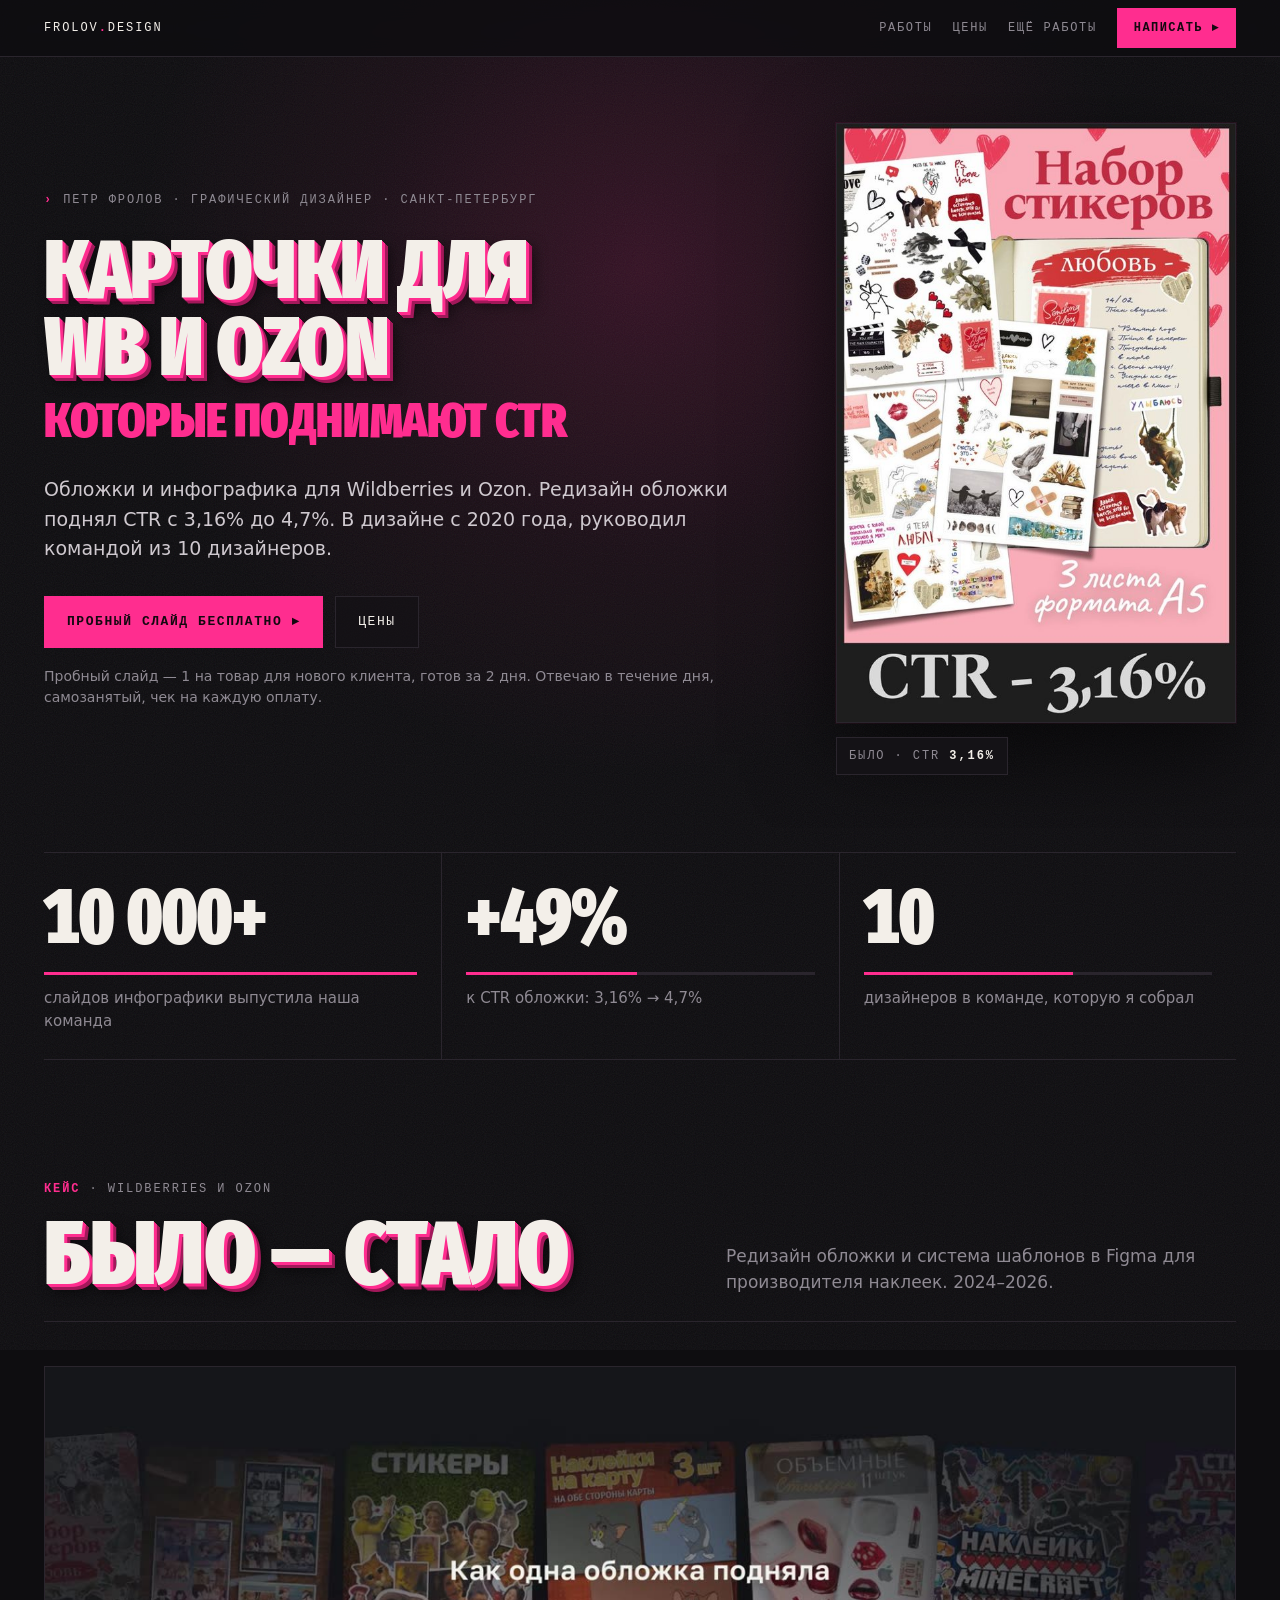
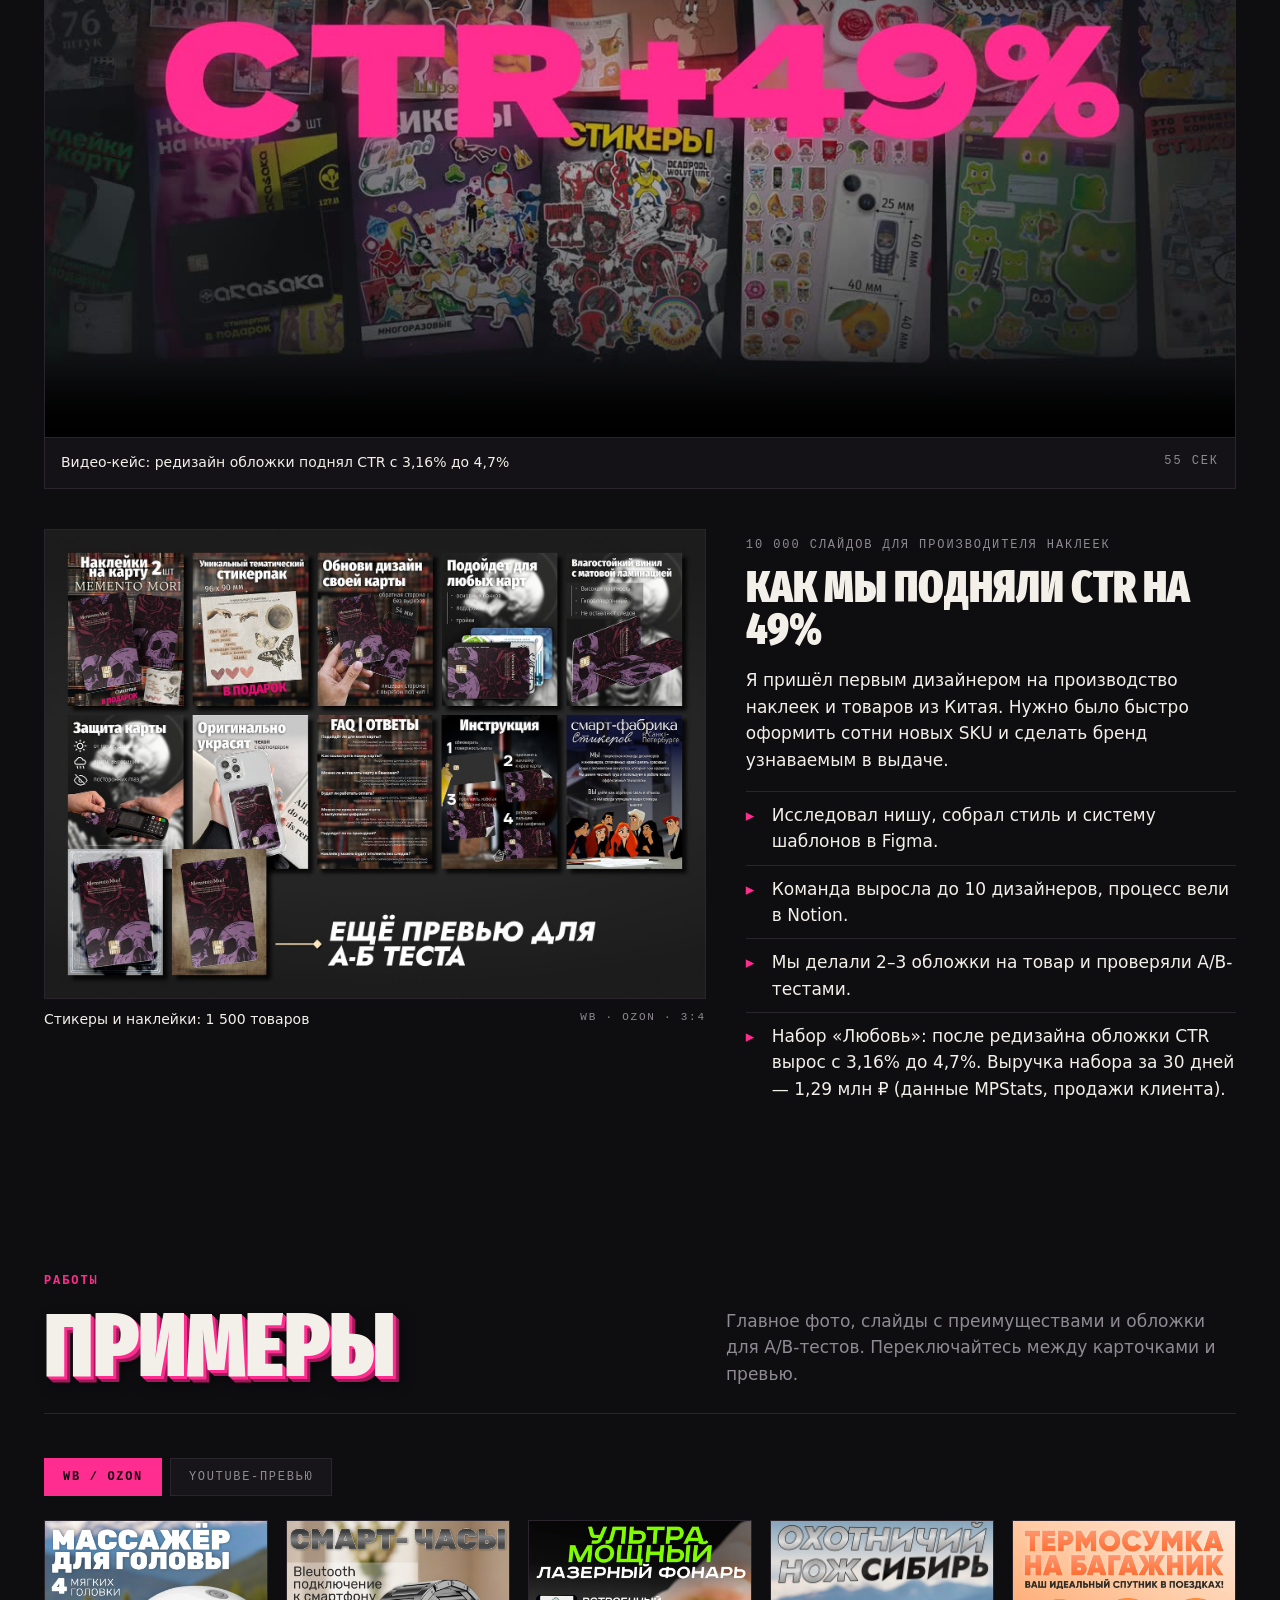
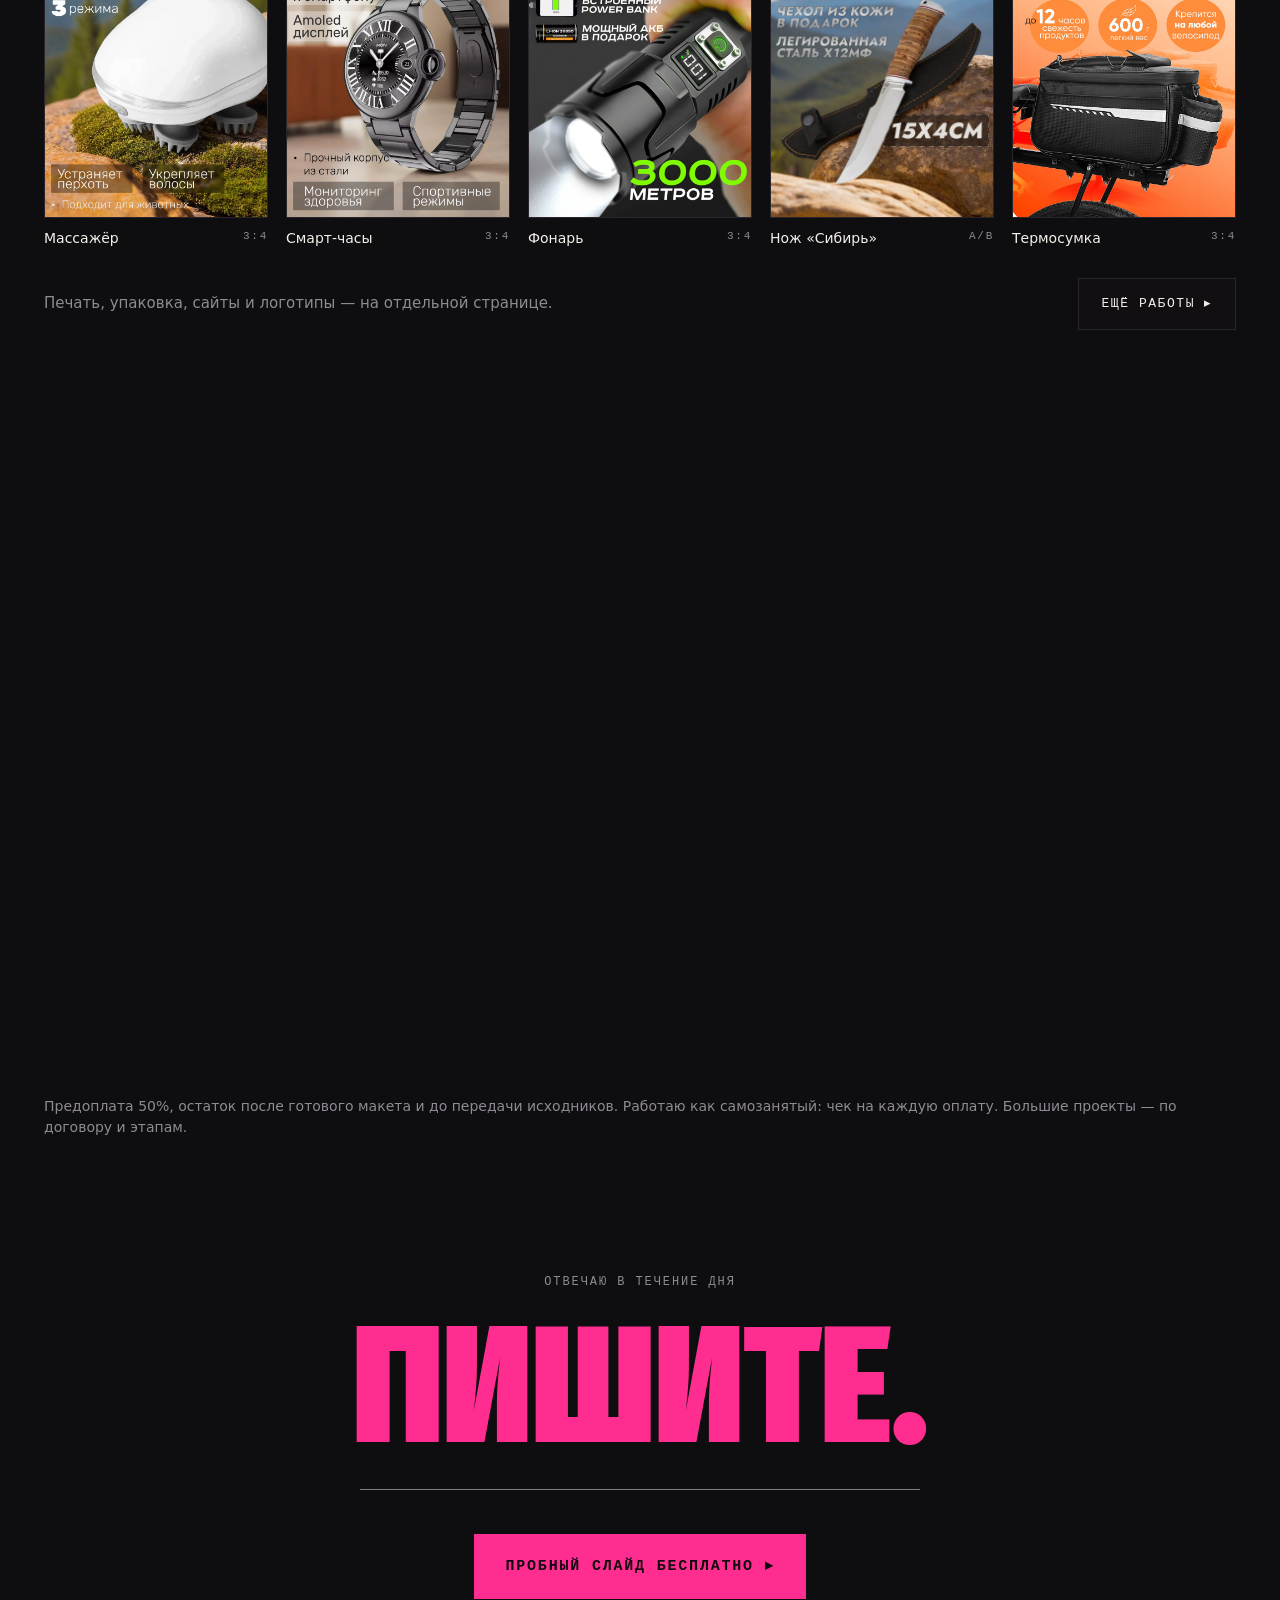
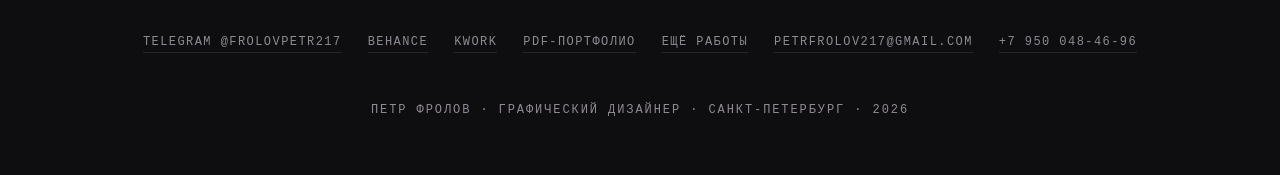
==== index.html @ deac5b21 "Главный экран: анимация «было → стало», пробный слайд с условиями, видео-кейс YouTube - Справа от за" ====
<!doctype html>
<html lang="ru">
<head>
<title>Петр Фролов — обложки и инфографика для WB и Ozon</title>
<meta name="description" content="Обложки и инфографика для Wildberries и Ozon, которые поднимают CTR: в кейсе обложка выросла с 3,16% до 4,7%. Превью для YouTube. Санкт-Петербург, удалённо. Пробный слайд бесплатно.">
<link rel="canonical" href="https://molluskin.github.io/frolovpetr.github.io/">
<meta property="og:title" content="Петр Фролов — обложки и инфографика для WB и Ozon">
<meta property="og:description" content="CTR обложки +49% в кейсе, 10 000+ слайдов, команда из 10 дизайнеров. Бесплатный пробный слайд на ваш товар.">
<meta property="og:type" content="website">
<meta property="og:locale" content="ru_RU">
<meta property="og:url" content="https://molluskin.github.io/frolovpetr.github.io/">
<meta property="og:image" content="https://molluskin.github.io/frolovpetr.github.io/img/stickers1.jpg">
<meta name="twitter:card" content="summary_large_image">
<meta charset="utf-8">
<meta name="viewport" content="width=device-width, initial-scale=1, viewport-fit=cover">
<meta name="theme-color" content="#0e0d10">
<link rel="icon" href="data:image/svg+xml,%3Csvg xmlns='http://www.w3.org/2000/svg' viewBox='0 0 32 32'%3E%3Crect width='32' height='32' rx='7' fill='%23ff2d8f'/%3E%3Ctext x='16' y='23' font-family='Arial' font-weight='900' font-size='18' text-anchor='middle' fill='%230e0d10'%3E%D0%9F%3C/text%3E%3C/svg%3E">
<link rel="preload" href="fonts/fira-sans-extra-condensed-cyrillic-900-normal.woff2" as="font" type="font/woff2" crossorigin>
<link rel="stylesheet" href="style.css">
<!-- Яндекс.Метрика: перед кодом счётчика добавьте <script>window.YM_ID=НОМЕР_СЧЁТЧИКА;</script>,
     в Метрике создайте JS-цели: tg_hero, tg_header, tg_price_1, tg_price_2, tg_price_3, tg_youtube, tg_final -->
</head>
<body>
<div class="atmo" aria-hidden="true"><div class="glow"></div><div class="grain"></div></div>

<header class="top">
  <div class="wrap">
    <a class="logo" href="#top">FROLOV<b>.</b>DESIGN</a>
    <nav>
      <a href="#work">Работы</a>
      <a href="#prices">Цены</a>
      <a href="more.html">Ещё работы</a>
      <a class="btn p" href="https://t.me/FrolovPetr217?text=%D0%97%D0%B4%D1%80%D0%B0%D0%B2%D1%81%D1%82%D0%B2%D1%83%D0%B9%D1%82%D0%B5%21%20%D0%A5%D0%BE%D1%87%D1%83%20%D0%BE%D0%B1%D1%81%D1%83%D0%B4%D0%B8%D1%82%D1%8C%20%D0%BF%D1%80%D0%BE%D0%B5%D0%BA%D1%82." target="_blank" rel="noopener" data-goal="tg_header">Написать ▸</a>
    </nav>
  </div>
</header>

<main id="top">
<!-- 1. ЗНАКОМСТВО -->
<section class="hero chap" id="start">
  <div class="wrap hgrid" style="position:relative;width:100%">
    <div class="htop">
    <div class="kicker mono"><b>›</b> Петр Фролов · графический дизайнер · Санкт-Петербург</div>
    <h1 class="cond ex">Карточки для WB&nbsp;и&nbsp;Ozon<span class="l2">которые поднимают CTR</span></h1>
    </div>
    <figure class="ba" aria-label="Редизайн обложки набора «Любовь»: CTR вырос с 3,16% до 4,7%, выручка 1,29 млн ₽ за 30 дней">
      <div class="ba-card">
        <img class="ba-old" src="img/hero_old.jpg" alt="Обложка до редизайна" width="600" height="899">
        <img class="ba-new" src="img/hero_new.jpg" alt="Обложка после редизайна" width="600" height="898">
        <div class="ba-money"><b>1,29 млн&nbsp;₽</b><span>выручка за 30 дней</span></div>
      </div>
      <figcaption class="ba-cap">
        <span class="ba-was mono">Было · CTR <b>3,16%</b></span>
        <span class="ba-now mono">Стало · CTR <b>4,7%</b></span>
      </figcaption>
    </figure>
    <div class="hbot">
    <p class="sub">Обложки и инфографика для Wildberries и Ozon. Редизайн обложки поднял CTR с 3,16% до 4,7%. В дизайне с 2020 года, руководил командой из 10 дизайнеров.</p>
    <div class="cta">
      <a class="btn p" href="https://t.me/FrolovPetr217?text=%D0%97%D0%B4%D1%80%D0%B0%D0%B2%D1%81%D1%82%D0%B2%D1%83%D0%B9%D1%82%D0%B5%21%20%D0%A5%D0%BE%D1%87%D1%83%20%D0%B1%D0%B5%D1%81%D0%BF%D0%BB%D0%B0%D1%82%D0%BD%D1%8B%D0%B9%20%D0%BF%D1%80%D0%BE%D0%B1%D0%BD%D1%8B%D0%B9%20%D1%81%D0%BB%D0%B0%D0%B9%D0%B4.%20%D0%9F%D0%BB%D0%BE%D1%89%D0%B0%D0%B4%D0%BA%D0%B0%3A%20WB%2FOzon.%20%D0%A2%D0%BE%D0%B2%D0%B0%D1%80%3A%20%E2%80%A6%20%D0%A1%D1%81%D1%8B%D0%BB%D0%BA%D0%B0%20%D0%BD%D0%B0%20%D0%BA%D0%B0%D1%80%D1%82%D0%BE%D1%87%D0%BA%D1%83%3A%20%E2%80%A6" target="_blank" rel="noopener" data-goal="tg_hero">Пробный слайд бесплатно ▸</a>
      <a class="btn" href="#prices">Цены</a>
    </div>
    <p class="trust">Пробный слайд — 1 на товар для нового клиента, готов за 2 дня. Отвечаю в течение дня, самозанятый, чек на каждую оплату.</p>
    </div>
  </div>
</section>

<!-- 2. ЦИФРЫ -->
<section class="chap" id="numbers" style="padding-top:24px">
  <div class="wrap">
    <div class="stats rv">
      <div class="stat"><div class="v" data-to="10000" data-suf="+">10 000+</div><div class="bar"><i style="--w:100%"></i></div><div class="l">слайдов инфографики выпустила наша команда</div></div>
      <div class="stat"><div class="v" data-to="49" data-pre="+" data-suf="%">+49%</div><div class="bar"><i style="--w:49%"></i></div><div class="l">к CTR обложки: 3,16% → 4,7%</div></div>
      <div class="stat"><div class="v" data-to="10">10</div><div class="bar"><i style="--w:60%"></i></div><div class="l">дизайнеров в команде, которую я собрал</div></div>
    </div>
  </div>
</section>

<!-- 3. ДОКАЗАТЕЛЬСТВО -->
<section class="chap" id="proof">
  <div class="wrap">
    <div class="chead rv">
      <div><div class="mono"><b>КЕЙС</b> · WILDBERRIES И OZON</div><h2 class="cond ex">Было — стало</h2></div>
      <p>Редизайн обложки и система шаблонов в Figma для производителя наклеек. 2024–2026.</p>
    </div>

    <figure class="vid rv" style="margin-bottom:40px">
      <video controls muted playsinline preload="metadata" poster="video/wb_poster.jpg" width="1920" height="1080"><source src="video/wb_case.mp4" type="video/mp4"></video>
      <figcaption><span>Видео-кейс: редизайн обложки поднял CTR с 3,16% до 4,7%</span><span class="mono">55 сек</span></figcaption>
    </figure>

    <div class="case rv">
      <figure class="frame"><span class="img"><img src="img/stickers1.jpg" alt="Подборка карточек стикеров для WB: обложки для A/B-теста" loading="lazy" width="1600" height="1138"></span>
        <figcaption><span>Стикеры и наклейки: 1 500 товаров</span><span class="mono">WB · OZON · 3:4</span></figcaption></figure>
      <div>
        <span class="mono">10 000 СЛАЙДОВ ДЛЯ ПРОИЗВОДИТЕЛЯ НАКЛЕЕК</span>
        <h3>Как мы подняли CTR на 49%</h3>
        <p>Я пришёл первым дизайнером на производство наклеек и товаров из Китая. Нужно было быстро оформить сотни новых SKU и сделать бренд узнаваемым в выдаче.</p>
        <ul>
          <li>Исследовал нишу, собрал стиль и систему шаблонов в Figma.</li>
          <li>Команда выросла до 10 дизайнеров, процесс вели в Notion.</li>
          <li>Мы делали 2–3 обложки на товар и проверяли A/B-тестами.</li>
          <li>Набор «Любовь»: после редизайна обложки CTR вырос с 3,16% до 4,7%. Выручка набора за 30 дней — 1,29 млн ₽ (данные MPStats, продажи клиента).</li>
        </ul>
      </div>
    </div>
  </div>
</section>

<!-- ОТЗЫВЫ: как только появятся 2–3 отзыва клиентов, раскомментируйте блок, замените текст и вставьте скриншоты переписки в img/reviews/
<section class="chap" id="reviews">
  <div class="wrap">
    <div class="chead rv"><div><div class="mono"><b>ОТЗЫВЫ</b></div><h2 class="cond ex">Говорят клиенты</h2></div><p>Скриншоты из переписки, имена показаны с разрешения.</p></div>
    <div class="grid g3 rv">
      <figure class="frame"><span class="img"><img src="img/reviews/1.jpg" alt="Отзыв клиента" loading="lazy" width="800" height="1000"></span><figcaption><span>Название магазина</span><span class="mono">WB</span></figcaption></figure>
    </div>
  </div>
</section>
-->

<!-- 4. ВИТРИНА -->
<section class="chap" id="work"><span id="youtube" class="anchor"></span>
  <div class="wrap">
    <div class="chead rv">
      <div><div class="mono"><b>РАБОТЫ</b></div><h2 class="cond ex">Примеры</h2></div>
      <p>Главное фото, слайды с преимуществами и обложки для A/B-тестов. Переключайтесь между карточками и превью.</p>
    </div>
    <div class="rv">
      <div class="tabs" role="tablist" aria-label="Тип работ">
        <button class="tab" type="button" role="tab" id="tab-wb" aria-selected="true" aria-controls="panel-wb">WB / Ozon</button>
        <button class="tab" type="button" role="tab" id="tab-yt" aria-selected="false" aria-controls="panel-yt">YouTube-превью</button>
      </div>
      <div class="panel" id="panel-wb" role="tabpanel" aria-labelledby="tab-wb">
        <div class="grid g5">
          <figure class="frame"><span class="img"><img src="img/massage.jpg" alt="Карточка массажёра для головы" loading="lazy" width="1200" height="1600"></span><figcaption><span>Массажёр</span><span class="mono">3:4</span></figcaption></figure>
          <figure class="frame"><span class="img"><img src="img/watch.jpg" alt="Карточка смарт-часов" loading="lazy" width="1200" height="1600"></span><figcaption><span>Смарт-часы</span><span class="mono">3:4</span></figcaption></figure>
          <figure class="frame"><span class="img"><img src="img/hism.jpg" alt="Карточка лазерного фонаря" loading="lazy" width="1200" height="1600"></span><figcaption><span>Фонарь</span><span class="mono">3:4</span></figcaption></figure>
          <figure class="frame"><span class="img"><img src="img/knife.jpg" alt="Карточка охотничьего ножа" loading="lazy" width="900" height="1200"></span><figcaption><span>Нож «Сибирь»</span><span class="mono">A/B</span></figcaption></figure>
          <figure class="frame"><span class="img"><img src="img/bag.jpg" alt="Карточка термосумки" loading="lazy" width="1200" height="1600"></span><figcaption><span>Термосумка</span><span class="mono">3:4</span></figcaption></figure>
        </div>
      </div>
      <div class="panel" id="panel-yt" role="tabpanel" aria-labelledby="tab-yt" hidden>
        <figure class="vid" style="margin-bottom:22px">
          <video controls muted playsinline preload="none" poster="video/yt_poster.jpg" width="1920" height="1080"><source src="video/yt_case.mp4" type="video/mp4"></video>
          <figcaption><span>Видео-кейс: 7 превью для учебных каналов и A/B-тесты</span><span class="mono">44 сек</span></figcaption>
        </figure>
        <div class="grid g2">
          <figure class="frame"><span class="img"><img src="img/yt_m8.jpg" alt="Превью «M8 HMC имба Китая»" loading="lazy" width="1502" height="1002"></span><figcaption><span>War Thunder</span><span class="mono">1280×720</span></figcaption></figure>
          <figure class="frame"><span class="img"><img src="img/yt_prison.jpg" alt="Превью «7 дней в тюрьме»" loading="lazy" width="1502" height="1002"></span><figcaption><span>Лайфстайл</span><span class="mono">1280×720</span></figcaption></figure>
          <figure class="frame"><span class="img"><img src="img/yt_bank.jpg" alt="Превью про финансы" loading="lazy" width="1506" height="1006"></span><figcaption><span>Финансы</span><span class="mono">1280×720</span></figcaption></figure>
          <figure class="frame"><span class="img"><img src="img/yt_eng.jpg" alt="Превью «Времена английского за 15 минут»" loading="lazy" width="1502" height="1002"></span><figcaption><span>Обучение</span><span class="mono">1280×720</span></figcaption></figure>
        </div>
      </div>
    </div>
    <div class="more rv">
      <p>Печать, упаковка, сайты и логотипы — на отдельной странице.</p>
      <a class="btn" href="more.html">Ещё работы ▸</a>
    </div>
  </div>
</section>

<!-- 5. ЦЕНЫ И ДЕЙСТВИЕ -->
<section class="chap" id="prices">
  <div class="wrap">
    <div class="chead rv">
      <div><div class="mono"><b>УСЛУГИ</b></div><h2 class="cond ex">Цены</h2></div>
      <p>Стартовые цены, точную сумму назову после брифа. В каждую услугу входят 2 круга правок и исходники.</p>
    </div>
    <div class="prices rv">
      <div class="price first"><span class="tag">WB / OZON · 2 ДНЯ</span><h3>Главное фото</h3><div class="cost">от 2 500 ₽</div><p>2 варианта обложки для A/B-теста. Хороший способ начать.</p><a class="go" href="https://t.me/FrolovPetr217?text=%D0%97%D0%B4%D1%80%D0%B0%D0%B2%D1%81%D1%82%D0%B2%D1%83%D0%B9%D1%82%D0%B5%21%20%D0%98%D0%BD%D1%82%D0%B5%D1%80%D0%B5%D1%81%D1%83%D0%B5%D1%82%20%C2%AB%D0%93%D0%BB%D0%B0%D0%B2%D0%BD%D0%BE%D0%B5%20%D1%84%D0%BE%D1%82%D0%BE%C2%BB%20%28%D0%BE%D1%82%202%20500%20%E2%82%BD%29.%20%D0%9F%D0%BB%D0%BE%D1%89%D0%B0%D0%B4%D0%BA%D0%B0%3A%20WB%2FOzon.%20%D0%A1%D1%81%D1%8B%D0%BB%D0%BA%D0%B0%20%D0%BD%D0%B0%20%D1%82%D0%BE%D0%B2%D0%B0%D1%80%3A%20%E2%80%A6" target="_blank" rel="noopener" data-goal="tg_price_1">Заказать ▸</a></div>
      <div class="price"><span class="tag">WB / OZON · 3–4 ДНЯ</span><h3>Карточка под ключ</h3><div class="cost">от 8 000 ₽</div><p>Обложка и 5 слайдов, анализ 5 конкурентов.</p><a class="go" href="https://t.me/FrolovPetr217?text=%D0%97%D0%B4%D1%80%D0%B0%D0%B2%D1%81%D1%82%D0%B2%D1%83%D0%B9%D1%82%D0%B5%21%20%D0%98%D0%BD%D1%82%D0%B5%D1%80%D0%B5%D1%81%D1%83%D0%B5%D1%82%20%C2%AB%D0%9A%D0%B0%D1%80%D1%82%D0%BE%D1%87%D0%BA%D0%B0%20%D0%BF%D0%BE%D0%B4%20%D0%BA%D0%BB%D1%8E%D1%87%C2%BB%20%28%D0%BE%D1%82%208%20000%20%E2%82%BD%29.%20%D0%9F%D0%BB%D0%BE%D1%89%D0%B0%D0%B4%D0%BA%D0%B0%3A%20WB%2FOzon.%20%D0%A1%D1%81%D1%8B%D0%BB%D0%BA%D0%B0%20%D0%BD%D0%B0%20%D1%82%D0%BE%D0%B2%D0%B0%D1%80%3A%20%E2%80%A6" target="_blank" rel="noopener" data-goal="tg_price_2">Заказать ▸</a></div>
      <div class="price"><span class="tag">WB / OZON · МЕСЯЦ</span><h3>Контент на месяц</h3><div class="cost">от 30 000 ₽</div><p>4 карточки под ключ, обновление обложек по тестам.</p><a class="go" href="https://t.me/FrolovPetr217?text=%D0%97%D0%B4%D1%80%D0%B0%D0%B2%D1%81%D1%82%D0%B2%D1%83%D0%B9%D1%82%D0%B5%21%20%D0%98%D0%BD%D1%82%D0%B5%D1%80%D0%B5%D1%81%D1%83%D0%B5%D1%82%20%C2%AB%D0%9A%D0%BE%D0%BD%D1%82%D0%B5%D0%BD%D1%82%20%D0%BD%D0%B0%20%D0%BC%D0%B5%D1%81%D1%8F%D1%86%C2%BB%20%28%D0%BE%D1%82%2030%20000%20%E2%82%BD%29.%20%D0%9F%D0%BB%D0%BE%D1%89%D0%B0%D0%B4%D0%BA%D0%B0%3A%20WB%2FOzon.%20%D0%A1%D0%BA%D0%BE%D0%BB%D1%8C%D0%BA%D0%BE%20%D1%82%D0%BE%D0%B2%D0%B0%D1%80%D0%BE%D0%B2%3A%20%E2%80%A6" target="_blank" rel="noopener" data-goal="tg_price_3">Заказать ▸</a></div>
    </div>
    <div class="lines rv">
      <div class="line"><div><b>Превью для YouTube — от 1 500 ₽</b> <span>1 день, пакет из 3 превью — от 4 000 ₽</span></div><a href="https://t.me/FrolovPetr217?text=%D0%97%D0%B4%D1%80%D0%B0%D0%B2%D1%81%D1%82%D0%B2%D1%83%D0%B9%D1%82%D0%B5%21%20%D0%98%D0%BD%D1%82%D0%B5%D1%80%D0%B5%D1%81%D1%83%D1%8E%D1%82%20%D0%BF%D1%80%D0%B5%D0%B2%D1%8C%D1%8E%20%D0%B4%D0%BB%D1%8F%20YouTube.%20%D0%A1%D1%81%D1%8B%D0%BB%D0%BA%D0%B0%20%D0%BD%D0%B0%20%D0%BA%D0%B0%D0%BD%D0%B0%D0%BB%3A%20%E2%80%A6" target="_blank" rel="noopener" data-goal="tg_youtube">Заказать ▸</a></div>
      <div class="line"><div><b>Печать, упаковка, логотипы, сайты, шаблоны в Figma — по запросу</b> <span>примеры на странице «Ещё работы»</span></div><a href="more.html">Смотреть ▸</a></div>
    </div>
    <p class="flow rv"><b>Бриф</b><i>→</i><b>2 концепта</b><i>→</i><b>2 круга правок</b><i>→</i><b>файлы</b> · обычно 2–5 дней</p>
    <p class="note">Предоплата 50%, остаток после готового макета и до передачи исходников. Работаю как самозанятый: чек на каждую оплату. Большие проекты — по договору и этапам.</p>
  </div>
</section>

<section class="final chap" id="contact">
  <div class="wrap">
    <div class="mono">ОТВЕЧАЮ В ТЕЧЕНИЕ ДНЯ</div>
    <h2 class="cond">Пишите.</h2>
    <div class="rule"></div>
    <a class="btn p big" href="https://t.me/FrolovPetr217?text=%D0%97%D0%B4%D1%80%D0%B0%D0%B2%D1%81%D1%82%D0%B2%D1%83%D0%B9%D1%82%D0%B5%21%20%D0%A5%D0%BE%D1%87%D1%83%20%D0%B1%D0%B5%D1%81%D0%BF%D0%BB%D0%B0%D1%82%D0%BD%D1%8B%D0%B9%20%D0%BF%D1%80%D0%BE%D0%B1%D0%BD%D1%8B%D0%B9%20%D1%81%D0%BB%D0%B0%D0%B9%D0%B4.%20%D0%9F%D0%BB%D0%BE%D1%89%D0%B0%D0%B4%D0%BA%D0%B0%3A%20WB%2FOzon.%20%D0%A2%D0%BE%D0%B2%D0%B0%D1%80%3A%20%E2%80%A6%20%D0%A1%D1%81%D1%8B%D0%BB%D0%BA%D0%B0%20%D0%BD%D0%B0%20%D0%BA%D0%B0%D1%80%D1%82%D0%BE%D1%87%D0%BA%D1%83%3A%20%E2%80%A6" target="_blank" rel="noopener" data-goal="tg_final">Пробный слайд бесплатно ▸</a>
    <div class="alt">
      <a href="https://t.me/FrolovPetr217" target="_blank" rel="noopener">Telegram @FrolovPetr217</a>
      <a href="https://www.behance.net/frolovpetr" target="_blank" rel="noopener">Behance</a>
      <a href="https://kwork.ru/user/frolovpetr" target="_blank" rel="noopener">Kwork</a>
      <a href="portfolio.pdf" download="Фролов_Петр_Портфолио.pdf">PDF-портфолио</a>
      <a href="more.html">Ещё работы</a>
      <a href="mailto:petrfrolov217@gmail.com">petrfrolov217@gmail.com</a>
      <a href="tel:+79500484696">+7 950 048-46-96</a>
    </div>
  </div>
</section>
</main>
<footer><div class="wrap mono">ПЕТР ФРОЛОВ · ГРАФИЧЕСКИЙ ДИЗАЙНЕР · САНКТ-ПЕТЕРБУРГ · 2026</div></footer>

<div class="lb" id="lb" hidden><button type="button" id="lbclose">Закрыть</button><img id="lbimg" alt=""></div>
<script src="app.js"></script>
</body>
</html>
---- style.css ----
/* Layout: HUD-рамка поверх страницы, секции как «главы» с моно-метками, тяжёлый узкий гротеск с выдавленной розовой тенью, сканер по ячейкам услуг */
@font-face{font-family:"Cond";font-weight:800;font-display:swap;src:url(fonts/fira-sans-extra-condensed-cyrillic-800-normal.woff2) format("woff2");unicode-range:U+0400-045F,U+0490-0491,U+04B0-04B1,U+2116}
@font-face{font-family:"Cond";font-weight:800;font-display:swap;src:url(fonts/fira-sans-extra-condensed-latin-800-normal.woff2) format("woff2");unicode-range:U+0000-00FF,U+2000-206F,U+20BD,U+2212}
@font-face{font-family:"Cond";font-weight:900;font-display:swap;src:url(fonts/fira-sans-extra-condensed-cyrillic-900-normal.woff2) format("woff2");unicode-range:U+0400-045F,U+0490-0491,U+04B0-04B1,U+2116}
@font-face{font-family:"Cond";font-weight:900;font-display:swap;src:url(fonts/fira-sans-extra-condensed-latin-900-normal.woff2) format("woff2");unicode-range:U+0000-00FF,U+2000-206F,U+20BD,U+2212}
@font-face{font-family:"Golos";font-weight:400;font-display:swap;src:url(fonts/golos-text-cyrillic-400-normal.woff2) format("woff2");unicode-range:U+0400-045F,U+0490-0491,U+04B0-04B1,U+2116}
@font-face{font-family:"Golos";font-weight:400;font-display:swap;src:url(fonts/golos-text-latin-400-normal.woff2) format("woff2");unicode-range:U+0000-00FF,U+2000-206F,U+20BD,U+2212}
@font-face{font-family:"Golos";font-weight:600;font-display:swap;src:url(fonts/golos-text-cyrillic-600-normal.woff2) format("woff2");unicode-range:U+0400-045F,U+0490-0491,U+04B0-04B1,U+2116}
@font-face{font-family:"Golos";font-weight:600;font-display:swap;src:url(fonts/golos-text-latin-600-normal.woff2) format("woff2");unicode-range:U+0000-00FF,U+2000-206F,U+20BD,U+2212}
@font-face{font-family:"Mono";font-weight:400;font-display:swap;src:url(fonts/jetbrains-mono-cyrillic-400-normal.woff2) format("woff2");unicode-range:U+0400-045F,U+0490-0491,U+04B0-04B1,U+2116}
@font-face{font-family:"Mono";font-weight:400;font-display:swap;src:url(fonts/jetbrains-mono-latin-400-normal.woff2) format("woff2");unicode-range:U+0000-00FF,U+2000-206F,U+20BD,U+2212}
@font-face{font-family:"Mono";font-weight:600;font-display:swap;src:url(fonts/jetbrains-mono-cyrillic-600-normal.woff2) format("woff2");unicode-range:U+0400-045F,U+0490-0491,U+04B0-04B1,U+2116}
@font-face{font-family:"Mono";font-weight:600;font-display:swap;src:url(fonts/jetbrains-mono-latin-600-normal.woff2) format("woff2");unicode-range:U+0000-00FF,U+2000-206F,U+20BD,U+2212}

:root{
  --bg:#0e0d10; --bg2:#141216; --cell:#18151a; --ink:#f3efe9; --muted:#8f8a93; --dim:#57525b;
  --line:#2a252d; --pink:#ff2d8f; --pink-d:#a3195b; --glow:rgba(255,45,143,.16);
  --cond:"Cond","Arial Narrow","Roboto Condensed",Impact,sans-serif;
  --body:"Golos",system-ui,-apple-system,"Segoe UI",sans-serif;
  --mono:"Mono",ui-monospace,Menlo,Consolas,monospace;
  --wrap:1240px;
  color-scheme:dark;
}
*{box-sizing:border-box}
html{scroll-behavior:smooth}
body{margin:0;background:var(--bg);color:var(--ink);font-family:var(--body);font-size:17px;line-height:1.55;overflow-x:hidden}
img{max-width:100%}
[hidden]{display:none!important}
a{color:inherit}
:focus-visible{outline:2px solid var(--pink);outline-offset:3px}
::selection{background:var(--pink);color:var(--bg)}

/* атмосфера: свечение, развёртка, зерно */
.atmo{position:fixed;inset:0;pointer-events:none;z-index:0}
.atmo .glow{position:absolute;width:90vmax;height:90vmax;left:50%;top:var(--gy,30%);transform:translate(-50%,-50%);background:radial-gradient(circle,var(--glow) 0,rgba(255,45,143,.05) 35%,transparent 62%);transition:top 1.2s cubic-bezier(.2,.7,.2,1)}
.atmo .scan{position:absolute;inset:0;background:repeating-linear-gradient(0deg,rgba(255,255,255,.018) 0 1px,transparent 1px 4px)}
.atmo .grain{position:absolute;inset:-50%;opacity:.07;background-image:url("data:image/svg+xml,%3Csvg xmlns='http://www.w3.org/2000/svg' width='160' height='160'%3E%3Cfilter id='n'%3E%3CfeTurbulence type='fractalNoise' baseFrequency='.9' numOctaves='2'/%3E%3C/filter%3E%3Crect width='100%25' height='100%25' filter='url(%23n)'/%3E%3C/svg%3E");animation:grain 1.2s steps(4) infinite}
@keyframes grain{0%{transform:translate(0,0)}25%{transform:translate(-3%,2%)}50%{transform:translate(2%,-3%)}75%{transform:translate(-2%,-1%)}100%{transform:translate(0,0)}}

/* каркас */
main,footer{position:relative;z-index:1}
.wrap{max-width:var(--wrap);margin:0 auto;padding-left:max(24px,env(safe-area-inset-left,0px));padding-right:max(24px,env(safe-area-inset-right,0px))}
.mono{font-family:var(--mono);font-size:12px;letter-spacing:.16em;text-transform:uppercase;color:var(--muted)}
.mono b{color:var(--pink);font-weight:600}
.pink{color:var(--pink)}
.cond{font-family:var(--cond);font-weight:900;letter-spacing:-.005em;text-transform:uppercase;line-height:.92}
.ex{text-shadow:1px 1px 0 var(--pink),2px 2px 0 var(--pink),3px 3px 0 var(--pink),4px 4px 0 var(--pink-d),5px 5px 0 var(--pink-d),6px 6px 0 var(--pink-d),7px 7px 14px rgba(0,0,0,.6)}
section.chap{padding-block:96px 24px;scroll-margin-top:56px}
.chead{display:grid;grid-template-columns:minmax(0,1fr) minmax(0,30em);gap:20px 56px;align-items:end;margin-bottom:44px;border-bottom:1px solid var(--line);padding-bottom:26px}
.chead h2{margin:14px 0 0;font-size:clamp(48px,7vw,104px);text-wrap:balance}
.chead p{margin:0;color:var(--muted)}

/* hero */
.cta{display:flex;gap:12px;flex-wrap:wrap;margin-top:34px}
.btn{position:relative;display:inline-flex;align-items:center;gap:10px;padding:15px 22px;font-family:var(--mono);font-size:13px;letter-spacing:.12em;text-transform:uppercase;text-decoration:none;border:1px solid var(--line);background:rgba(20,18,22,.7);color:var(--ink);transition:border-color .2s,background .2s,transform .2s}
.btn:hover{border-color:var(--pink);transform:translateY(-2px)}
.btn.p{background:var(--pink);border-color:var(--pink);color:#140810;font-weight:600}
.btn.p:hover{background:#ff4b9f}

/* статистика */
.stats{display:grid;grid-template-columns:repeat(3,minmax(0,1fr));gap:0;border-top:1px solid var(--line)}
.stat{padding:28px 24px 26px 0;border-bottom:1px solid var(--line)}
.stat+.stat{padding-left:24px;border-left:1px solid var(--line)}
.stat .v{font-family:var(--cond);font-weight:900;font-size:clamp(56px,6vw,92px);line-height:.95;font-variant-numeric:tabular-nums}
.stat .bar{height:3px;background:var(--line);margin:18px 0 12px;position:relative;overflow:hidden}
.stat .bar i{position:absolute;inset:0 auto 0 0;width:var(--w,100%);background:var(--pink);transition:width 1.6s cubic-bezier(.2,.7,.2,1)}
.stat .l{font-size:15px;color:var(--muted)}

/* видео */
.vid{position:relative;margin:0;border:1px solid var(--line);background:#000}
.vid video{display:block;width:100%;height:auto;aspect-ratio:16/9}
.vid figcaption{display:flex;justify-content:space-between;gap:16px;padding:14px 16px;font-size:14px;border-top:1px solid var(--line);background:var(--bg2)}

/* карточки работ */
.frame{position:relative;margin:0}
.frame .img{position:relative;display:block;overflow:hidden;background:var(--bg2);border:1px solid var(--line);cursor:zoom-in;transition:border-color .25s}
.frame img{display:block;width:100%;height:auto;transition:transform .6s cubic-bezier(.2,.7,.2,1)}
.frame .img::after{content:"";position:absolute;left:0;right:0;top:-30%;height:30%;background:linear-gradient(180deg,transparent,rgba(255,45,143,.22),transparent);opacity:0;pointer-events:none}
.frame:hover .img{border-color:var(--pink)}
.frame:hover img{transform:scale(1.03)}
.frame:hover .img::after{opacity:1;animation:sweep 1.1s ease-out}
@keyframes sweep{from{top:-30%}to{top:100%}}
.frame figcaption{display:flex;justify-content:space-between;gap:12px;margin-top:10px;font-size:14px}
.frame figcaption .mono{font-size:11px;white-space:nowrap}
.grid{display:grid;gap:18px}
.g2{grid-template-columns:repeat(2,minmax(0,1fr))}
.g3{grid-template-columns:repeat(3,minmax(0,1fr))}
.g5{grid-template-columns:repeat(5,minmax(0,1fr))}
.case{display:grid;grid-template-columns:minmax(0,1.35fr) minmax(0,1fr);gap:40px;align-items:start;margin-bottom:40px}
.case h3{font-family:var(--cond);font-weight:900;text-transform:uppercase;font-size:44px;line-height:.95;margin:12px 0 16px}
.case ul{list-style:none;padding:0;margin:18px 0 0}
.case li{position:relative;padding:10px 0 10px 26px;border-top:1px solid var(--line)}
.case li::before{content:"▸";position:absolute;left:0;color:var(--pink)}
.strip{height:540px;overflow-y:auto;border:1px solid var(--line);background:var(--bg2)}
.strip img{display:block;width:100%;height:auto}
.browser{border:1px solid var(--line);background:var(--bg2)}
.browser .bar{display:flex;gap:6px;align-items:center;padding:10px 12px;border-bottom:1px solid var(--line)}
.browser .bar i{width:9px;height:9px;border-radius:50%;background:var(--dim);display:block}
.browser .bar span{margin-left:10px}
.browser .view{height:470px;overflow-y:auto}
.browser img{display:block;width:100%;height:auto}

/* цены */
.prices{display:grid;grid-template-columns:repeat(3,minmax(0,1fr));gap:10px}
.price{position:relative;padding:24px 22px 22px;background:var(--cell);border:1px solid var(--line);transition:border-color .25s,transform .25s}
.price:hover{border-color:var(--pink);transform:translateY(-3px)}
.price .tag{font-family:var(--mono);font-size:11px;letter-spacing:.14em;color:var(--dim)}
.price h3{margin:10px 0 6px;font-size:19px}
.price .cost{font-family:var(--cond);font-weight:900;font-size:42px;line-height:1;color:var(--pink)}
.price p{margin:10px 0 0;font-size:14px;color:var(--muted)}
.note{margin-top:18px;font-size:14px;color:var(--muted)}

/* появление */
.anim .rv{opacity:0;transform:translateY(26px);transition:opacity .8s cubic-bezier(.2,.7,.2,1),transform .8s cubic-bezier(.2,.7,.2,1)}
.anim .rv.in{opacity:1;transform:none}

/* лайтбокс */
.lb{position:fixed;inset:0;z-index:60;background:rgba(8,7,9,.94);display:flex;align-items:center;justify-content:center;padding:max(24px,env(safe-area-inset-top,0px)) max(16px,env(safe-area-inset-right,0px)) max(24px,env(safe-area-inset-bottom,0px)) max(16px,env(safe-area-inset-left,0px))}
.lb img{max-width:100%;max-height:100%;object-fit:contain;cursor:zoom-out;border:1px solid var(--line)}
.lb button{position:fixed;top:calc(16px + env(safe-area-inset-top,0px));right:calc(16px + env(safe-area-inset-right,0px));background:var(--pink);color:#140810;border:0;padding:9px 14px;font-family:var(--mono);font-size:12px;letter-spacing:.12em;text-transform:uppercase;cursor:pointer}

/* шапка-липучка */
.top{position:fixed;top:0;left:0;right:0;z-index:40;background:rgba(14,13,16,.82);backdrop-filter:blur(10px);-webkit-backdrop-filter:blur(10px);border-bottom:1px solid var(--line)}
.top .wrap{display:flex;align-items:center;justify-content:space-between;gap:16px;min-height:56px;padding-top:env(safe-area-inset-top,0px)}
.top .logo{font-family:var(--mono);font-size:12px;letter-spacing:.16em;text-transform:uppercase;text-decoration:none;color:var(--ink)}
.top .logo b{color:var(--pink);font-weight:600}
.top nav{display:flex;align-items:center;gap:20px}
.top nav a:not(.btn){font-family:var(--mono);font-size:12px;letter-spacing:.14em;text-transform:uppercase;text-decoration:none;color:var(--muted)}
.top nav a:not(.btn):hover{color:var(--ink)}
.top .btn{padding:10px 16px;font-size:12px}

/* hero */
.hero{min-height:min(92svh,900px);display:flex;align-items:center;padding-block:120px 64px;position:relative;overflow:hidden}
.kicker{display:flex;align-items:center;gap:10px}
.hero h1{font-size:clamp(52px,8.4vw,132px);line-height:.95;margin:22px 0 0}
.hero h1 .l2{display:block;color:var(--pink);text-shadow:none;font-size:.6em;line-height:1;margin-top:.18em}
.hero .sub{max-width:38em;margin:30px 0 0;font-size:19px;color:#cfc9cf}
.cta{display:flex;gap:12px;flex-wrap:wrap;margin-top:32px}
.btn{position:relative;display:inline-flex;align-items:center;gap:10px;padding:15px 22px;font-family:var(--mono);font-size:13px;letter-spacing:.12em;text-transform:uppercase;text-decoration:none;border:1px solid var(--line);background:rgba(20,18,22,.7);color:var(--ink);transition:border-color .2s,background .2s,transform .2s}
.btn:hover{border-color:var(--pink);transform:translateY(-2px)}
.btn.p{background:var(--pink);border-color:var(--pink);color:#140810;font-weight:600}
.btn.p:hover{background:#ff4b9f}
.trust{margin:18px 0 0;font-size:14px;color:var(--muted)}

/* переключатель витрины */
.tabs{display:flex;gap:8px;margin:0 0 24px}
.tab{font-family:var(--mono);font-size:12px;letter-spacing:.14em;text-transform:uppercase;padding:11px 18px;background:var(--cell);color:var(--muted);border:1px solid var(--line);cursor:pointer;transition:border-color .2s,color .2s,background .2s}
.tab:hover{border-color:var(--pink);color:var(--ink)}
.tab[aria-selected="true"]{background:var(--pink);border-color:var(--pink);color:#140810;font-weight:600}
.panel[hidden]{display:none!important}
.more{margin-top:28px;display:flex;justify-content:space-between;gap:16px;flex-wrap:wrap;align-items:center}
.more p{margin:0;color:var(--muted);font-size:15px}

/* цены: кнопка в карточке и строки под сеткой */
.price{display:flex;flex-direction:column}
.price p{flex:1}
.price .go{margin-top:18px;align-self:flex-start;font-family:var(--mono);font-size:12px;letter-spacing:.12em;text-transform:uppercase;text-decoration:none;color:var(--pink);border-bottom:1px solid transparent;padding-bottom:2px}
.price .go:hover{border-bottom-color:var(--pink)}
.price.first{border-color:var(--pink)}
.lines{margin-top:10px;display:grid;gap:10px}
.line{display:flex;justify-content:space-between;align-items:center;gap:16px;flex-wrap:wrap;padding:18px 22px;background:var(--cell);border:1px solid var(--line)}
.line b{font-size:18px}
.line span{color:var(--muted);font-size:14px}
.line a{font-family:var(--mono);font-size:12px;letter-spacing:.12em;text-transform:uppercase;color:var(--pink);text-decoration:none}
.line a:hover{text-decoration:underline}
.flow{margin-top:26px;font-family:var(--mono);font-size:12px;letter-spacing:.14em;text-transform:uppercase;color:var(--muted)}
.flow b{color:var(--ink);font-weight:600}
.flow i{font-style:normal;color:var(--pink);margin:0 .4em}

/* финал */
.final{padding-block:110px 90px;text-align:center}
.final h2{font-size:clamp(72px,13vw,200px);margin:18px 0 0;color:var(--pink)}
.final .rule{width:min(560px,80%);height:1px;background:var(--ink);margin:26px auto 0;opacity:.5}
.final .big{margin-top:44px;font-size:15px;padding:20px 30px}
.final .alt{margin-top:34px;display:flex;justify-content:center;gap:10px 26px;flex-wrap:wrap;font-family:var(--mono);font-size:12px;letter-spacing:.12em;text-transform:uppercase}
.final .alt a{color:var(--muted);text-decoration:none;border-bottom:1px solid var(--line)}
.final .alt a:hover{color:var(--ink);border-bottom-color:var(--pink)}
footer{padding-block:24px 56px;text-align:center}

@media (max-width:980px){
  .chead,.case{grid-template-columns:1fr}
  .stats{grid-template-columns:repeat(3,minmax(0,1fr))}
  .g5{grid-template-columns:repeat(3,minmax(0,1fr))}
  .prices,.g3{grid-template-columns:repeat(2,minmax(0,1fr))}
}
@media (max-width:640px){
  body{font-size:16px}
  .wrap{padding-left:max(18px,env(safe-area-inset-left,0px));padding-right:max(18px,env(safe-area-inset-right,0px))}
  .top nav a:not(.btn){display:none}
  section.chap{padding-block:72px 16px}
  .hero{padding-block:104px 48px}
  .stats,.g2,.g3,.prices{grid-template-columns:1fr}
  .stat+.stat{padding-left:0;border-left:0}
  .g5{grid-template-columns:repeat(2,minmax(0,1fr))}
  .strip{height:420px}.browser .view{height:380px}
  .case h3{font-size:36px}
  .tab{flex:1;padding:12px 8px}
  .cta .btn{width:100%;justify-content:center}
}
@media (prefers-reduced-motion:reduce){
  html{scroll-behavior:auto}
  .atmo .grain{animation:none}
  .anim .rv{opacity:1;transform:none;transition:none}
}

/* hero: было → стало */
.hgrid{display:grid;grid-template-columns:minmax(0,1fr) minmax(260px,400px);grid-template-areas:"top vis" "bot vis";column-gap:64px;align-items:center}
.htop{grid-area:top;align-self:end}.hbot{grid-area:bot;align-self:start}.ba{grid-area:vis}
.hero .hgrid h1{font-size:clamp(48px,6.4vw,112px)}
.ba{margin:0;position:relative}
.ba-card{position:relative;aspect-ratio:600/899;border:1px solid var(--line);background:var(--cell);overflow:hidden;box-shadow:0 30px 80px rgba(0,0,0,.55),0 0 0 1px rgba(255,45,143,.08)}
.ba-card img{position:absolute;inset:0;width:100%;height:100%;object-fit:cover;display:block}
.ba-old{animation:baOld 9s cubic-bezier(.4,0,.2,1) infinite}
.ba-new{opacity:0;animation:baNew 9s cubic-bezier(.4,0,.2,1) infinite}
.ba-money{position:absolute;left:8%;right:8%;bottom:19%;padding:14px 16px;background:var(--pink);color:#140810;transform:rotate(-3deg) scale(.6);opacity:0;animation:baMoney 9s cubic-bezier(.3,1.5,.5,1) infinite;box-shadow:0 18px 40px rgba(0,0,0,.45)}
.ba-money b{display:block;font-family:var(--cond);font-weight:900;font-size:clamp(34px,3.6vw,52px);line-height:.95;text-transform:uppercase}
.ba-money span{display:block;font-family:var(--mono);font-size:11px;letter-spacing:.12em;text-transform:uppercase;margin-top:6px}
.ba-cap{position:relative;height:40px;margin-top:14px}
.ba-cap span{position:absolute;left:0;top:0;padding:9px 12px;border:1px solid var(--line);background:var(--bg2);white-space:nowrap}
.ba-cap b{color:var(--ink)}
.ba-was{animation:baOld 9s infinite}
.ba-now{opacity:0;border-color:var(--pink)!important;animation:baNew 9s infinite}
.ba-now b{color:var(--pink)}
@keyframes baOld{0%,26%{opacity:1;filter:none;transform:none}38%,92%{opacity:0;filter:blur(10px) saturate(.4);transform:scale(1.04)}100%{opacity:1;filter:none;transform:none}}
@keyframes baNew{0%,28%{opacity:0;transform:scale(.97)}40%,90%{opacity:1;transform:none}100%{opacity:0;transform:scale(.97)}}
@keyframes baMoney{0%,44%{opacity:0;transform:rotate(-3deg) scale(.6)}52%,86%{opacity:1;transform:rotate(-3deg) scale(1)}94%,100%{opacity:0;transform:rotate(-3deg) scale(.9)}}
.anchor{position:relative;top:-70px;display:block}
@media (max-width:980px){
  .hgrid{grid-template-columns:1fr;grid-template-areas:"top" "vis" "bot"}
  .ba{width:min(300px,72vw);margin:32px auto 0}
}
@media (max-width:640px){
  .hero{padding-block:84px 40px;min-height:0}
  .hero .kicker{display:none}
  .hero .hgrid h1{margin-top:0}
  .ba{width:min(200px,52vw);margin:22px auto 0}
  .ba-cap{height:34px;margin-top:10px;display:flex;justify-content:center}.ba-cap span{left:0;right:0;margin:0 auto;width:max-content;padding:7px 10px;font-size:10px}
  .ba-money{padding:9px 10px}.ba-money b{font-size:26px}.ba-money span{font-size:9px}
  .hero .sub{margin-top:18px;font-size:16px}
  .cta{margin-top:20px}
  .hero .hgrid h1{font-size:clamp(48px,11vw,96px)}
}
@media (prefers-reduced-motion:reduce){
  .ba-old,.ba-was{animation:none;opacity:0}
  .ba-new,.ba-now,.ba-money{animation:none;opacity:1}
  .ba-money{transform:rotate(-3deg)}
}
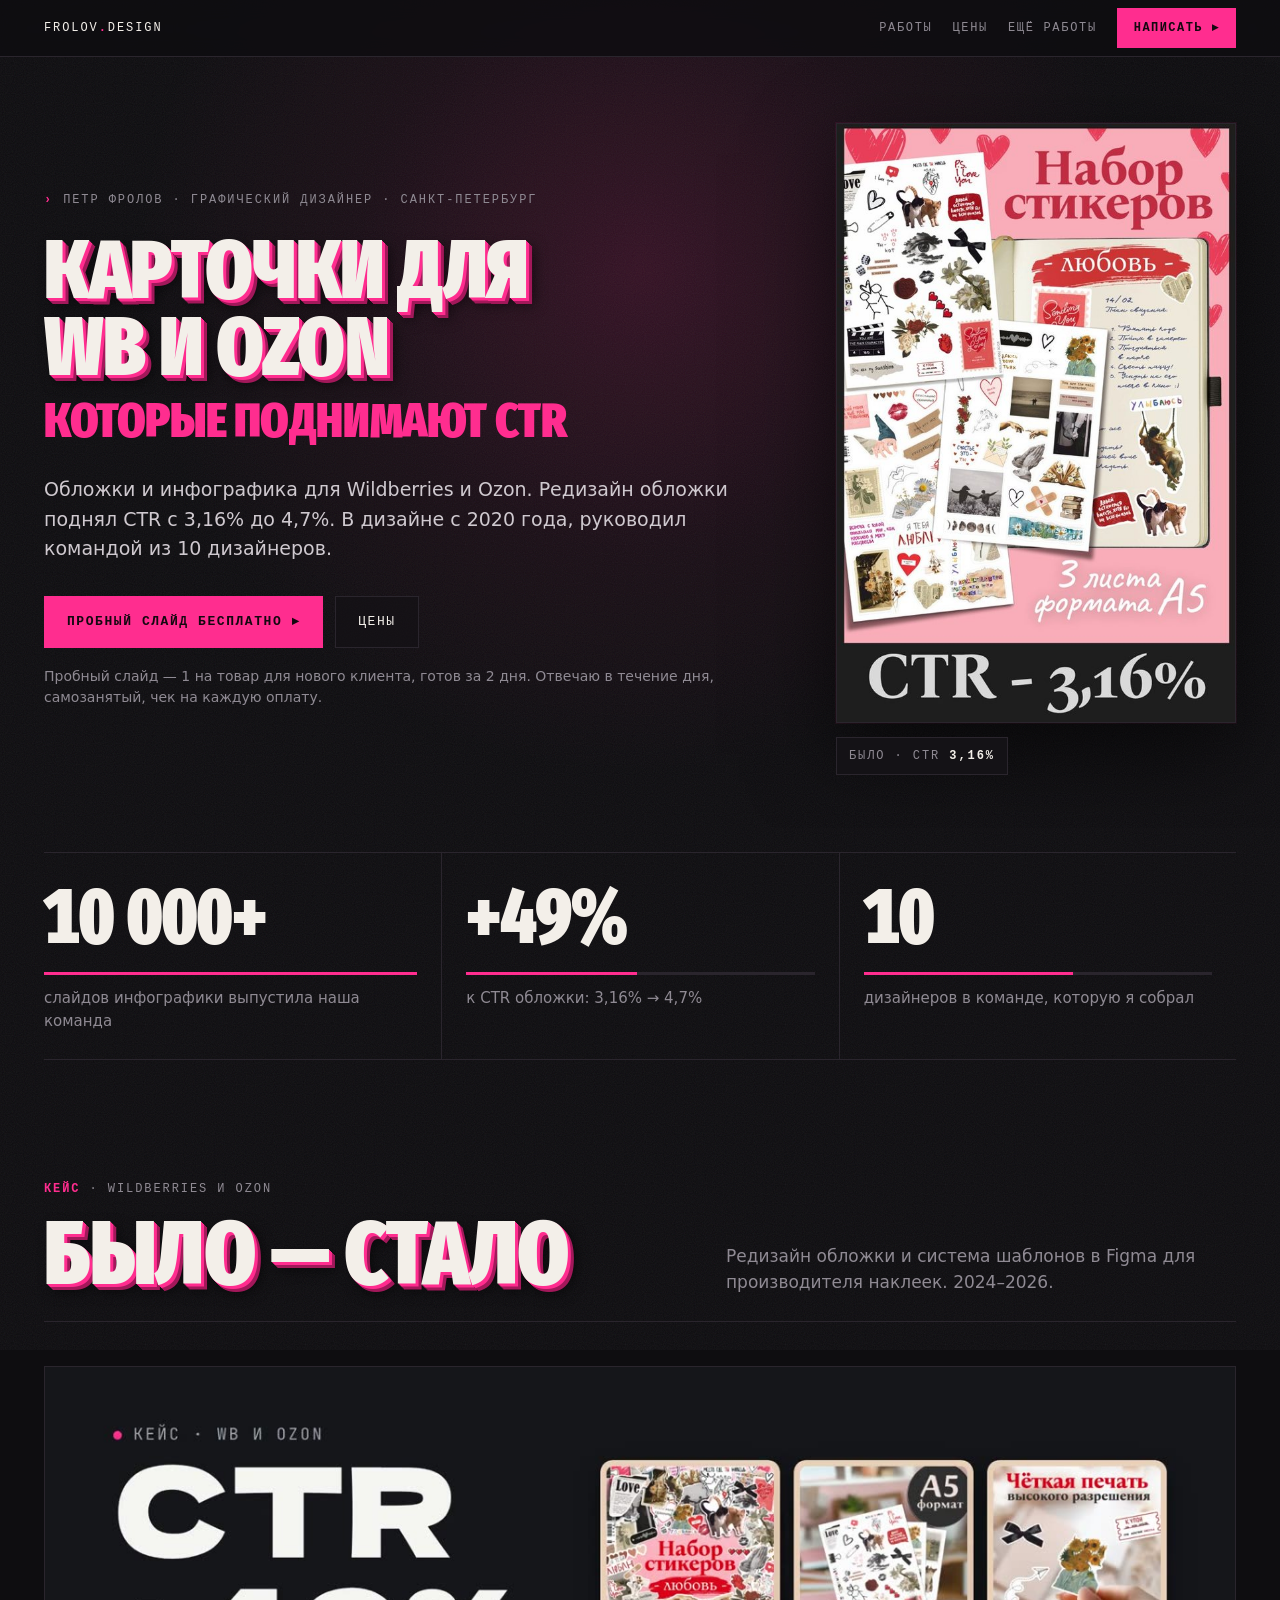
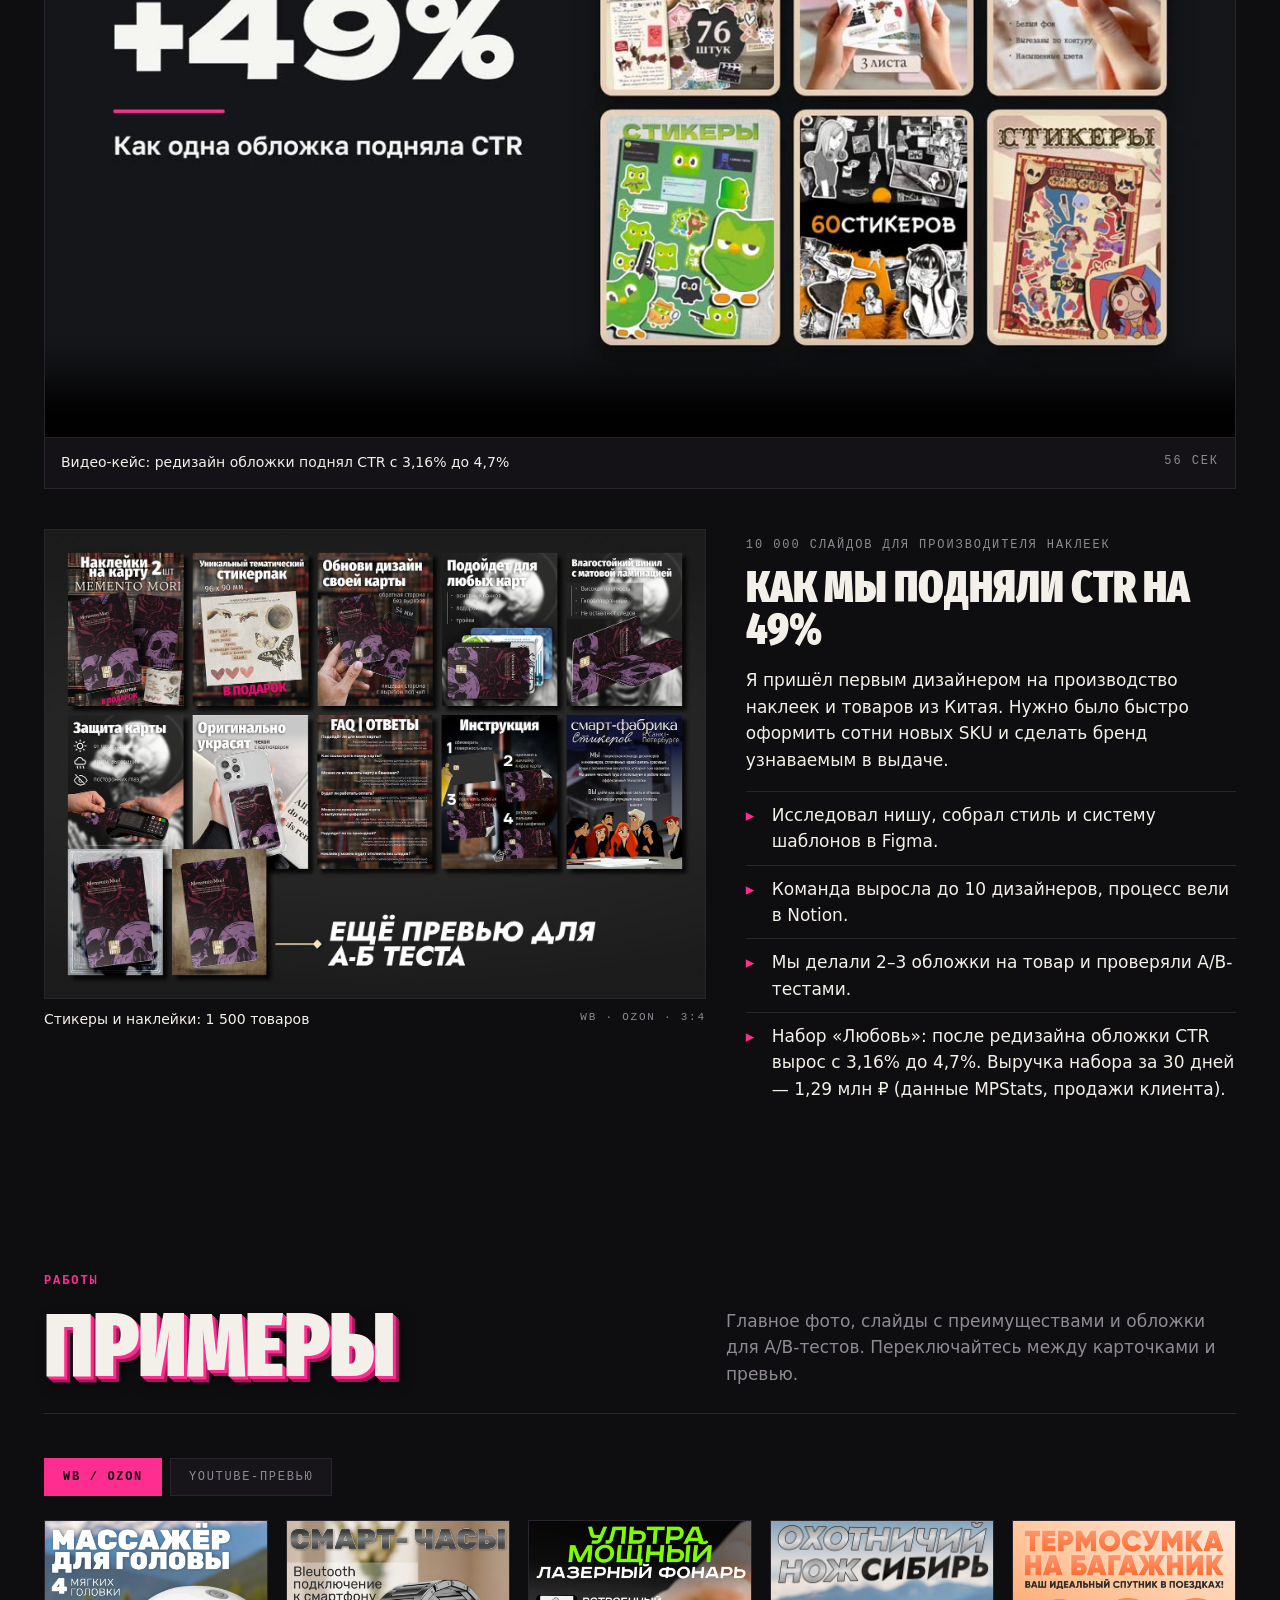
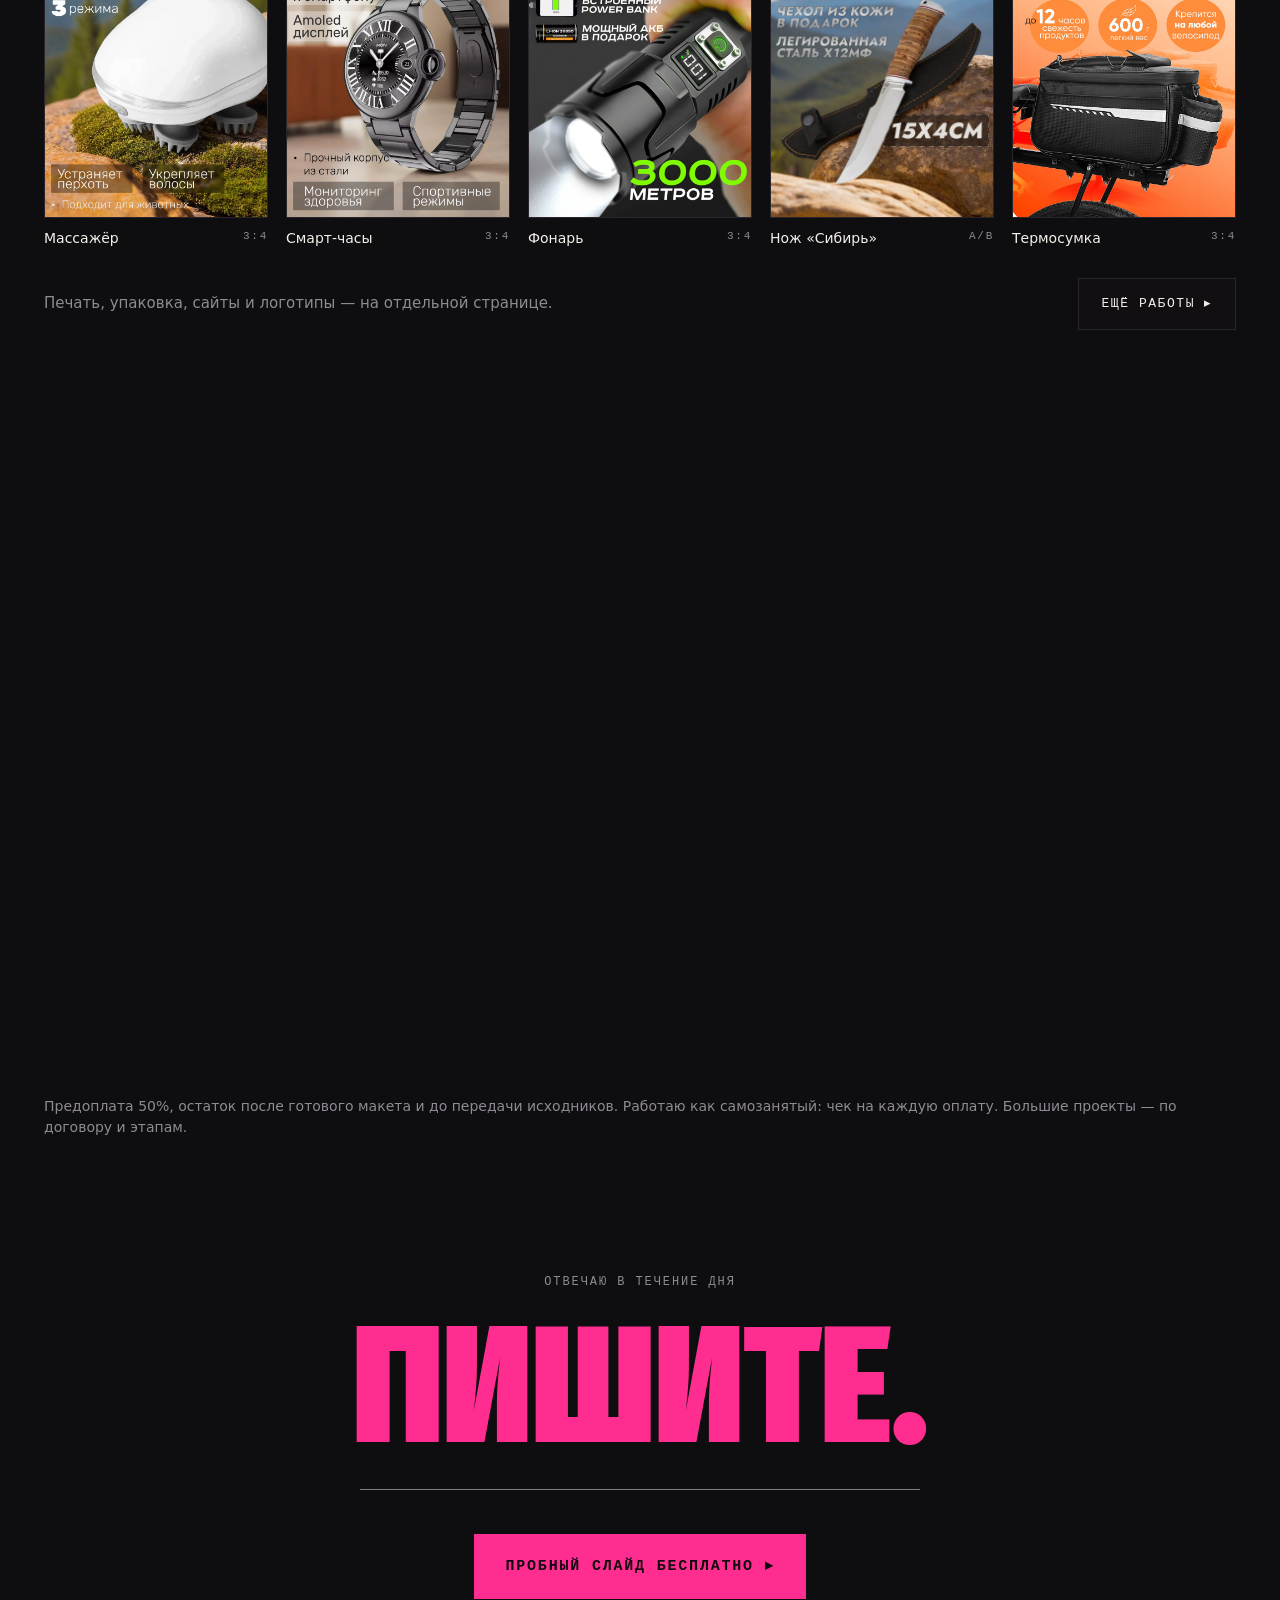
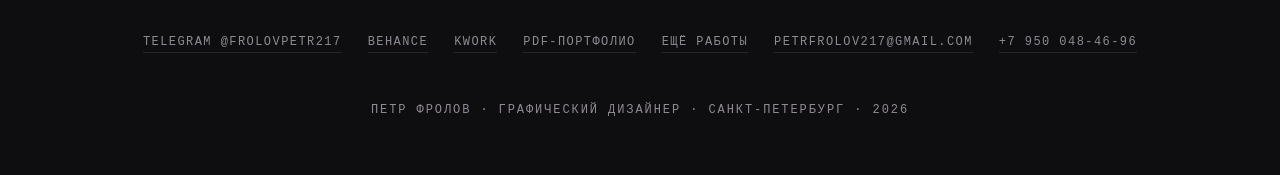
==== commit 907867ef: "Видео-кейсы в новом стиле «Чистый акцент»: WB/Ozon, путеводитель, STURM, YouTube Заменены ролики и п" ====
--- a/index.html
+++ b/index.html
@@ -86,7 +86,7 @@
 
     <figure class="vid rv" style="margin-bottom:40px">
       <video controls muted playsinline preload="metadata" poster="video/wb_poster.jpg" width="1920" height="1080"><source src="video/wb_case.mp4" type="video/mp4"></video>
-      <figcaption><span>Видео-кейс: редизайн обложки поднял CTR с 3,16% до 4,7%</span><span class="mono">55 сек</span></figcaption>
+      <figcaption><span>Видео-кейс: редизайн обложки поднял CTR с 3,16% до 4,7%</span><span class="mono">56 сек</span></figcaption>
     </figure>
 
     <div class="case rv">
@@ -142,7 +142,7 @@
       <div class="panel" id="panel-yt" role="tabpanel" aria-labelledby="tab-yt" hidden>
         <figure class="vid" style="margin-bottom:22px">
           <video controls muted playsinline preload="none" poster="video/yt_poster.jpg" width="1920" height="1080"><source src="video/yt_case.mp4" type="video/mp4"></video>
-          <figcaption><span>Видео-кейс: 7 превью для учебных каналов и A/B-тесты</span><span class="mono">44 сек</span></figcaption>
+          <figcaption><span>Видео-кейс: 7 превью для учебных каналов и A/B-тесты</span><span class="mono">51 сек</span></figcaption>
         </figure>
         <div class="grid g2">
           <figure class="frame"><span class="img"><img src="img/yt_m8.jpg" alt="Превью «M8 HMC имба Китая»" loading="lazy" width="1502" height="1002"></span><figcaption><span>War Thunder</span><span class="mono">1280×720</span></figcaption></figure>
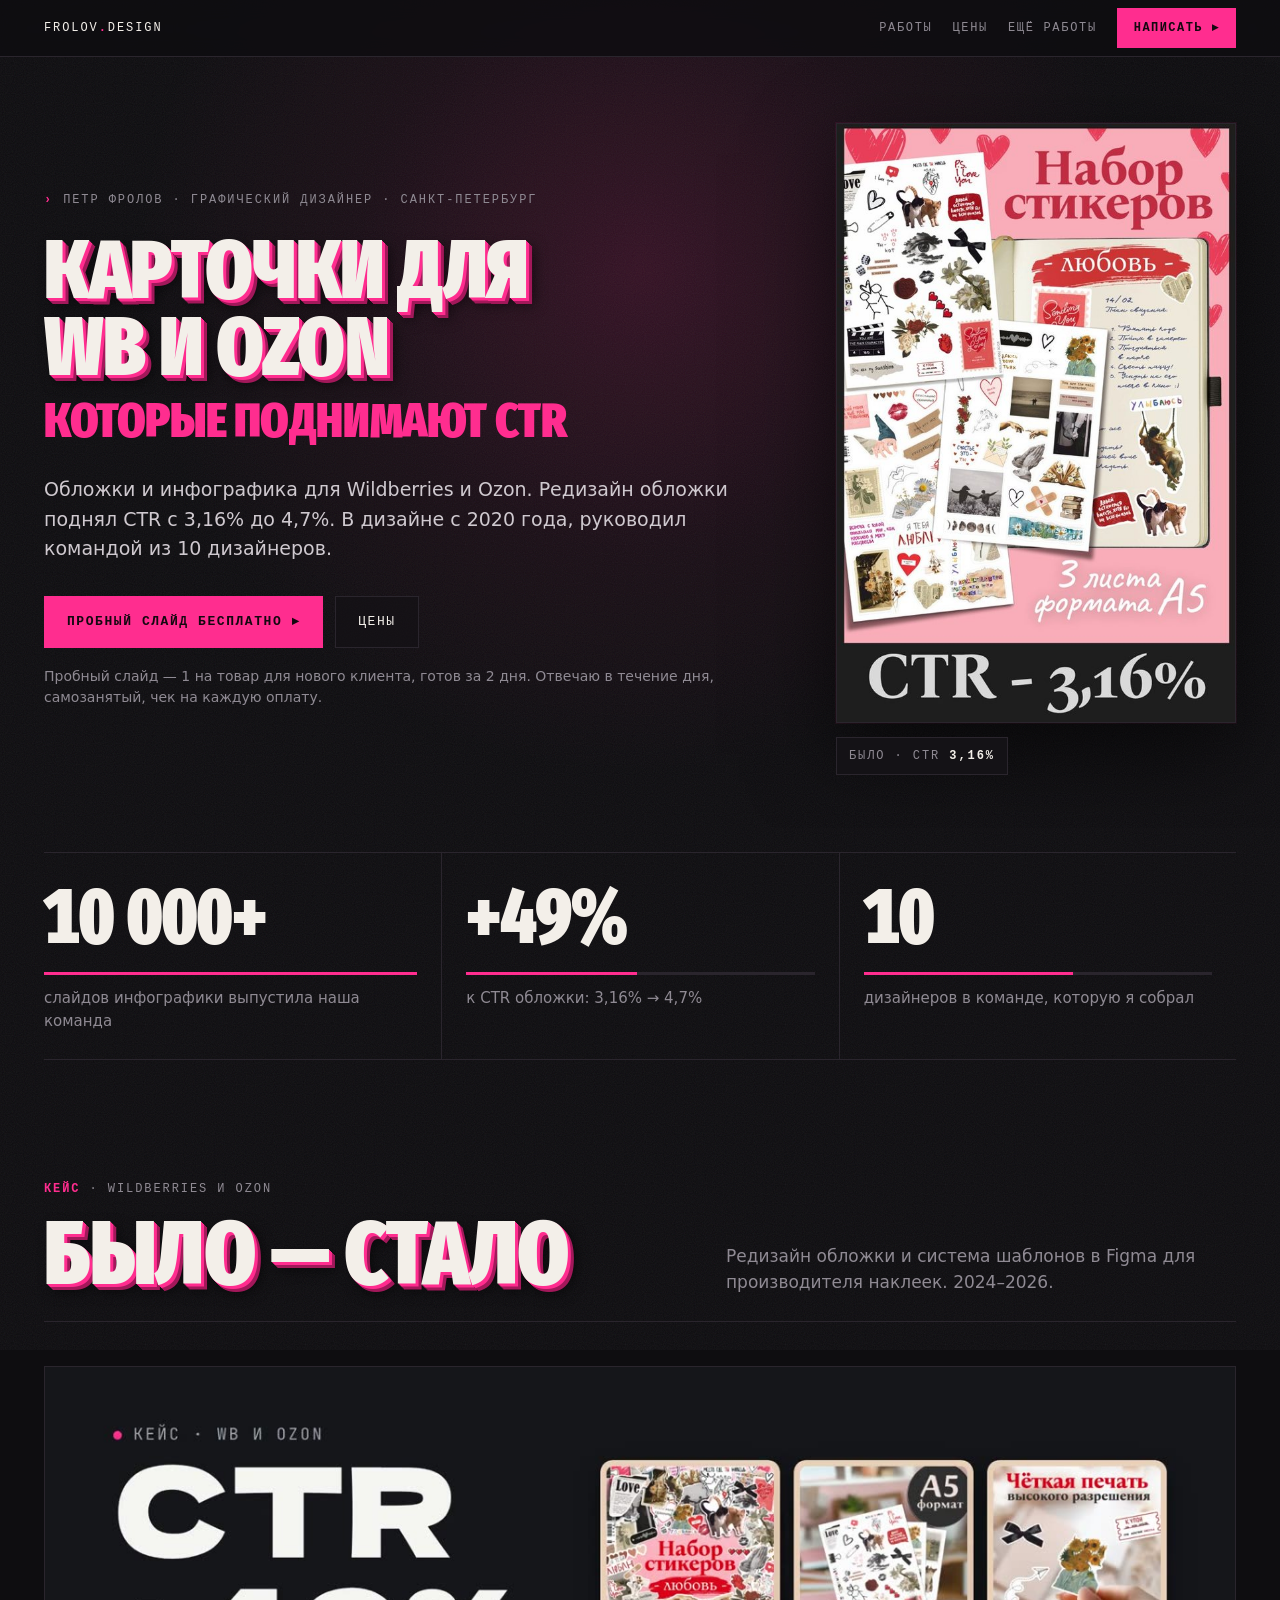
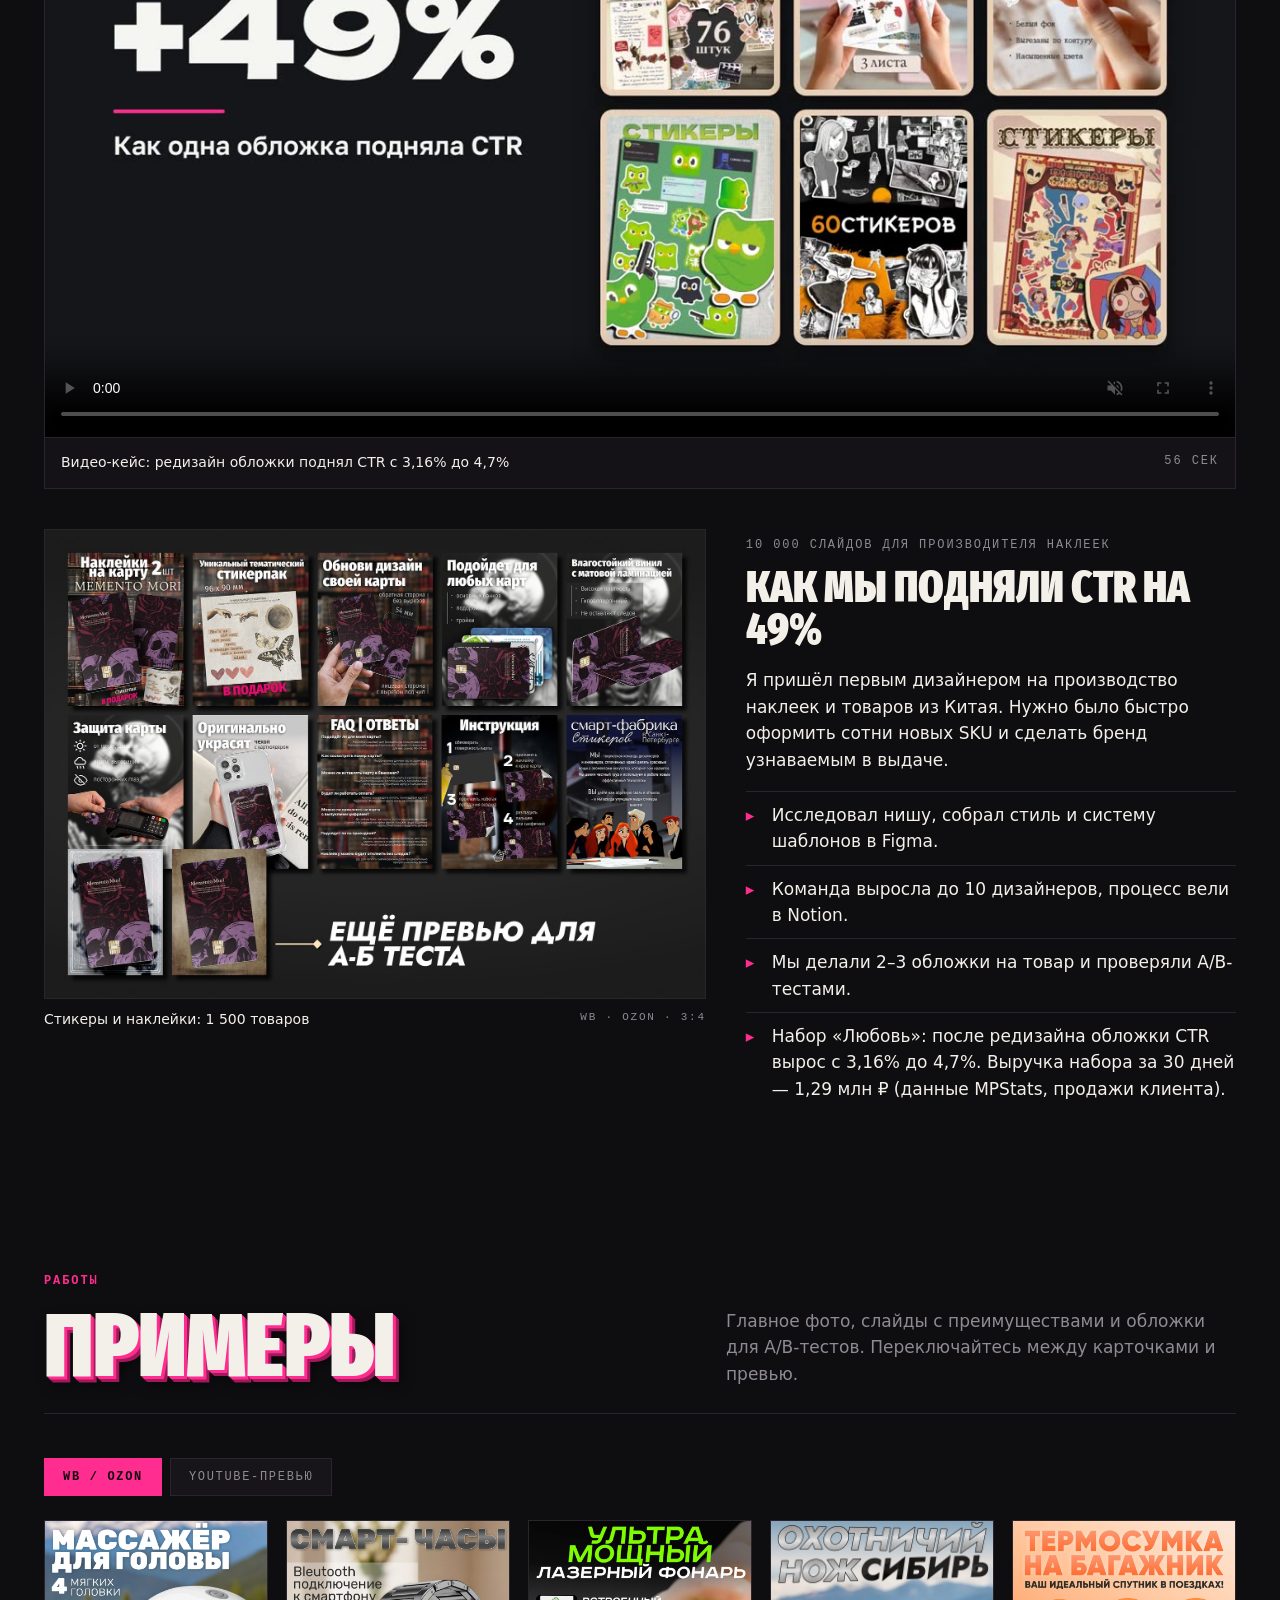
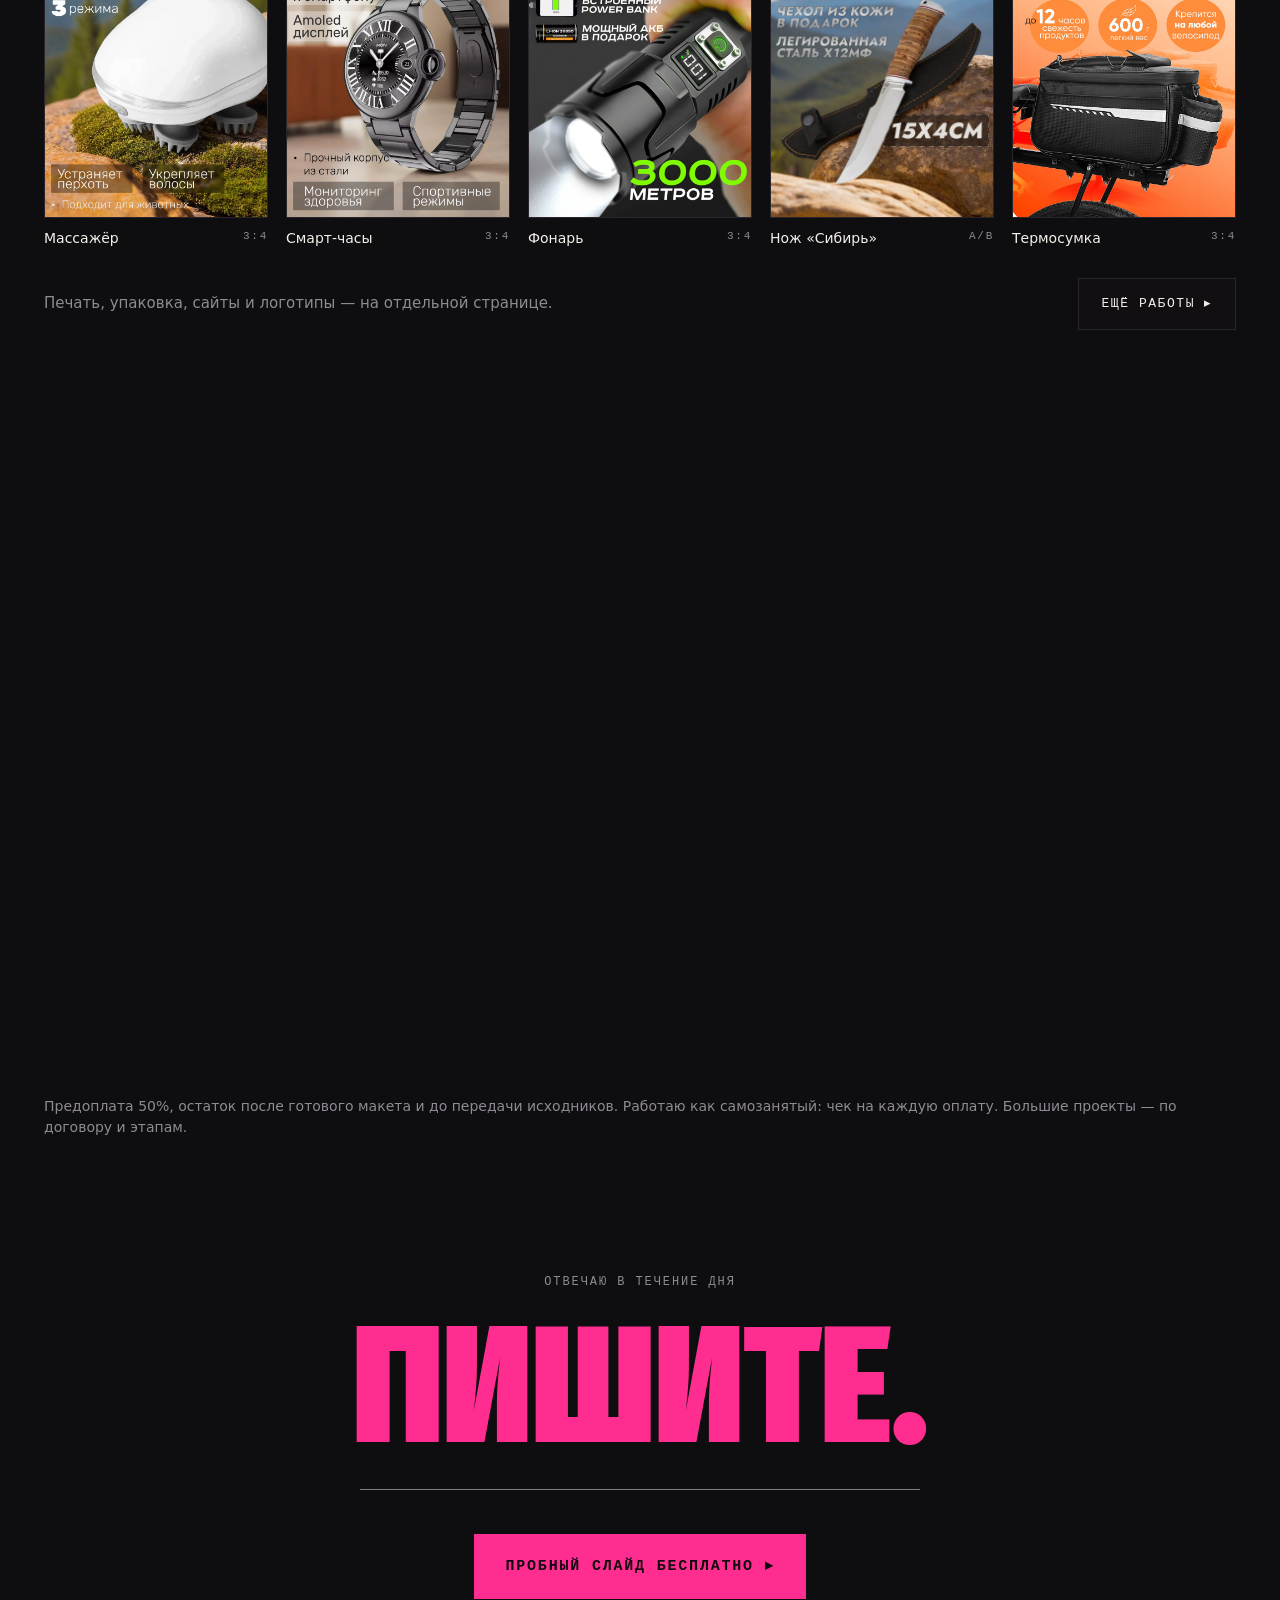
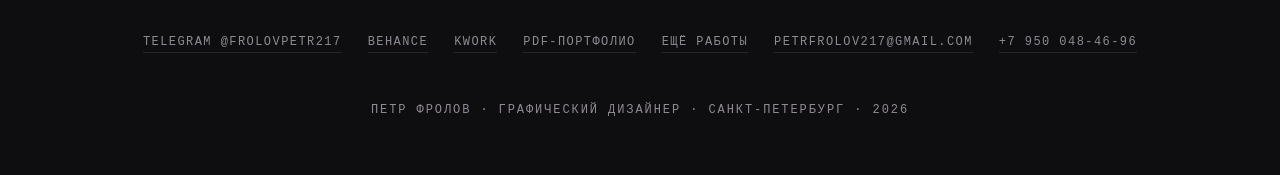
==== commit ff07d378: "Обновить адрес сайта на новый ник GitHub Canonical, og:url, og:image и README теперь указывают на fr" ====
--- a/index.html
+++ b/index.html
@@ -3,13 +3,13 @@
 <head>
 <title>Петр Фролов — обложки и инфографика для WB и Ozon</title>
 <meta name="description" content="Обложки и инфографика для Wildberries и Ozon, которые поднимают CTR: в кейсе обложка выросла с 3,16% до 4,7%. Превью для YouTube. Санкт-Петербург, удалённо. Пробный слайд бесплатно.">
-<link rel="canonical" href="https://molluskin.github.io/frolovpetr.github.io/">
+<link rel="canonical" href="https://frolovpeter.github.io/portfolio_design/">
 <meta property="og:title" content="Петр Фролов — обложки и инфографика для WB и Ozon">
 <meta property="og:description" content="CTR обложки +49% в кейсе, 10 000+ слайдов, команда из 10 дизайнеров. Бесплатный пробный слайд на ваш товар.">
 <meta property="og:type" content="website">
 <meta property="og:locale" content="ru_RU">
-<meta property="og:url" content="https://molluskin.github.io/frolovpetr.github.io/">
-<meta property="og:image" content="https://molluskin.github.io/frolovpetr.github.io/img/stickers1.jpg">
+<meta property="og:url" content="https://frolovpeter.github.io/portfolio_design/">
+<meta property="og:image" content="https://frolovpeter.github.io/portfolio_design/img/stickers1.jpg">
 <meta name="twitter:card" content="summary_large_image">
 <meta charset="utf-8">
 <meta name="viewport" content="width=device-width, initial-scale=1, viewport-fit=cover">
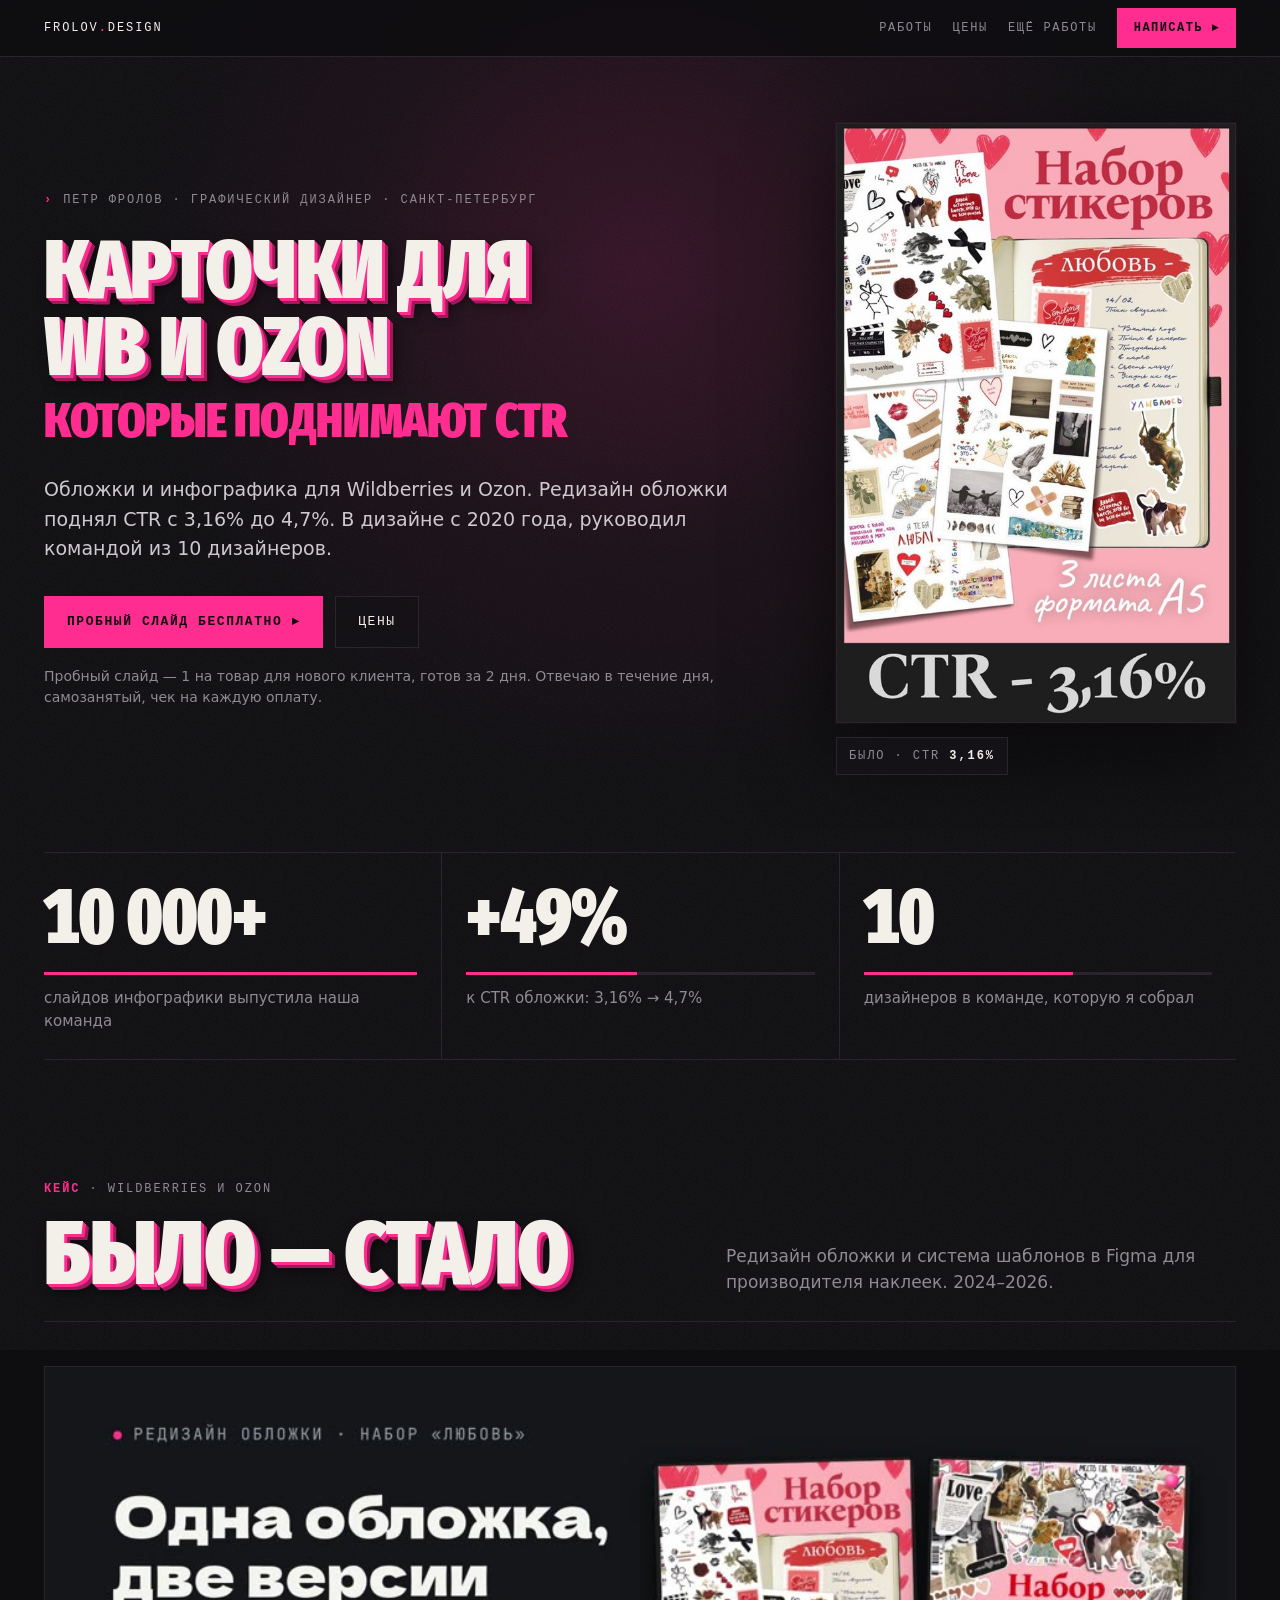
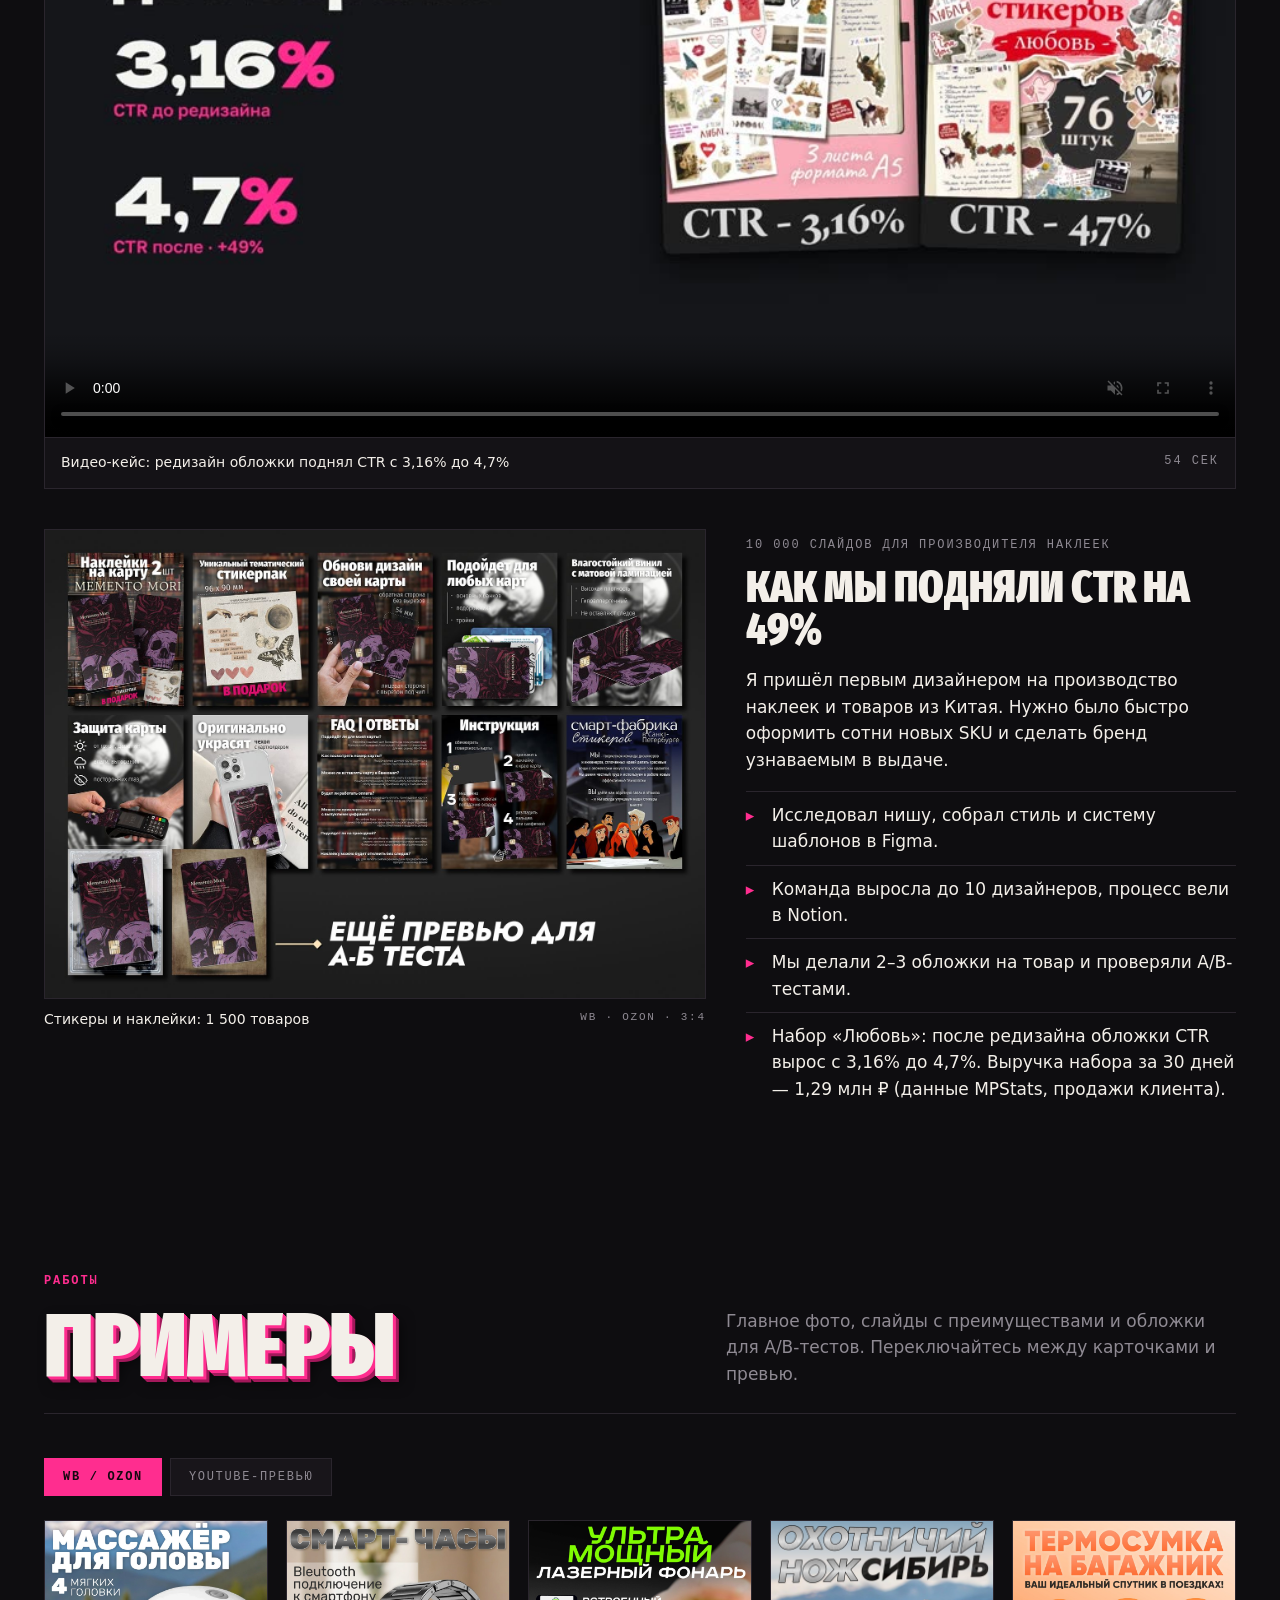
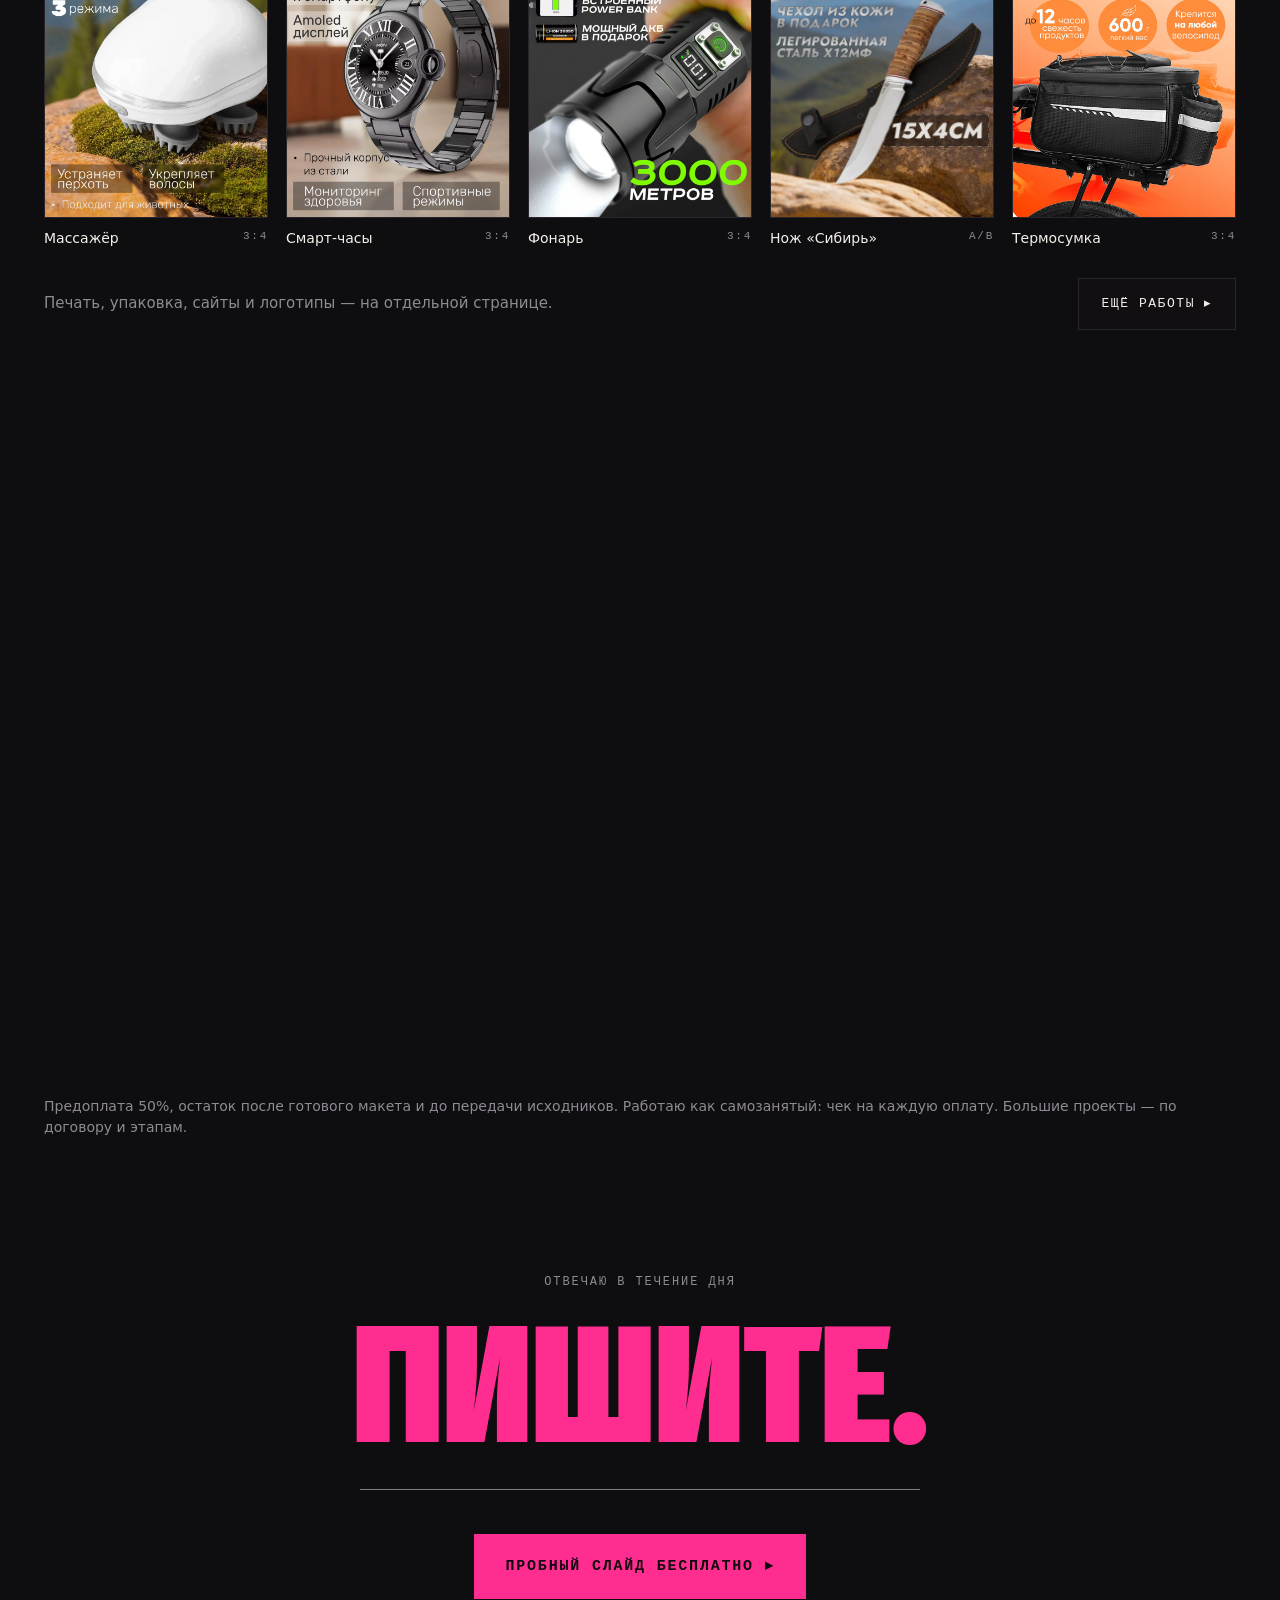
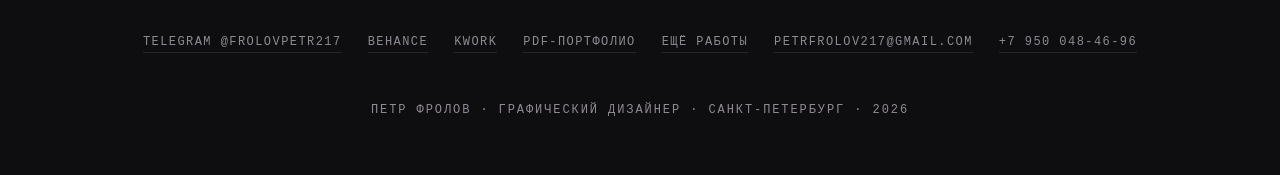
==== commit b93ced0a: "Видео-кейсы пересобраны в стиле «Чистый акцент»: WB/Ozon, путеводитель, STURM, YouTube, логотипы Нов" ====
--- a/index.html
+++ b/index.html
@@ -17,8 +17,20 @@
 <link rel="icon" href="data:image/svg+xml,%3Csvg xmlns='http://www.w3.org/2000/svg' viewBox='0 0 32 32'%3E%3Crect width='32' height='32' rx='7' fill='%23ff2d8f'/%3E%3Ctext x='16' y='23' font-family='Arial' font-weight='900' font-size='18' text-anchor='middle' fill='%230e0d10'%3E%D0%9F%3C/text%3E%3C/svg%3E">
 <link rel="preload" href="fonts/fira-sans-extra-condensed-cyrillic-900-normal.woff2" as="font" type="font/woff2" crossorigin>
 <link rel="stylesheet" href="style.css">
-<!-- Яндекс.Метрика: перед кодом счётчика добавьте <script>window.YM_ID=НОМЕР_СЧЁТЧИКА;</script>,
-     в Метрике создайте JS-цели: tg_hero, tg_header, tg_price_1, tg_price_2, tg_price_3, tg_youtube, tg_final -->
+<script>window.YM_ID=114085937;</script>
+<!-- Yandex.Metrika counter -->
+<script type="text/javascript">
+    (function(m,e,t,r,i,k,a){
+        m[i]=m[i]||function(){(m[i].a=m[i].a||[]).push(arguments)};
+        m[i].l=1*new Date();
+        for (var j = 0; j < document.scripts.length; j++) {if (document.scripts[j].src === r) { return; }}
+        k=e.createElement(t),a=e.getElementsByTagName(t)[0],k.async=1,k.src=r,a.parentNode.insertBefore(k,a)
+    })(window, document,'script','https://mc.yandex.ru/metrika/tag.js?id=114085937', 'ym');
+
+    ym(114085937, 'init', {ssr:true, webvisor:true, clickmap:true, ecommerce:"dataLayer", referrer: document.referrer, url: location.href, accurateTrackBounce:true, trackLinks:true});
+</script>
+<noscript><div><img src="https://mc.yandex.ru/watch/114085937" style="position:absolute; left:-9999px;" alt="" /></div></noscript>
+<!-- /Yandex.Metrika counter -->
 </head>
 <body>
 <div class="atmo" aria-hidden="true"><div class="glow"></div><div class="grain"></div></div>
@@ -86,7 +98,7 @@
 
     <figure class="vid rv" style="margin-bottom:40px">
       <video controls muted playsinline preload="metadata" poster="video/wb_poster.jpg" width="1920" height="1080"><source src="video/wb_case.mp4" type="video/mp4"></video>
-      <figcaption><span>Видео-кейс: редизайн обложки поднял CTR с 3,16% до 4,7%</span><span class="mono">56 сек</span></figcaption>
+      <figcaption><span>Видео-кейс: редизайн обложки поднял CTR с 3,16% до 4,7%</span><span class="mono">54 сек</span></figcaption>
     </figure>
 
     <div class="case rv">
@@ -142,7 +154,7 @@
       <div class="panel" id="panel-yt" role="tabpanel" aria-labelledby="tab-yt" hidden>
         <figure class="vid" style="margin-bottom:22px">
           <video controls muted playsinline preload="none" poster="video/yt_poster.jpg" width="1920" height="1080"><source src="video/yt_case.mp4" type="video/mp4"></video>
-          <figcaption><span>Видео-кейс: 7 превью для учебных каналов и A/B-тесты</span><span class="mono">51 сек</span></figcaption>
+          <figcaption><span>Видео-кейс: 7 превью для учебных каналов и A/B-тесты</span><span class="mono">38 сек</span></figcaption>
         </figure>
         <div class="grid g2">
           <figure class="frame"><span class="img"><img src="img/yt_m8.jpg" alt="Превью «M8 HMC имба Китая»" loading="lazy" width="1502" height="1002"></span><figcaption><span>War Thunder</span><span class="mono">1280×720</span></figcaption></figure>
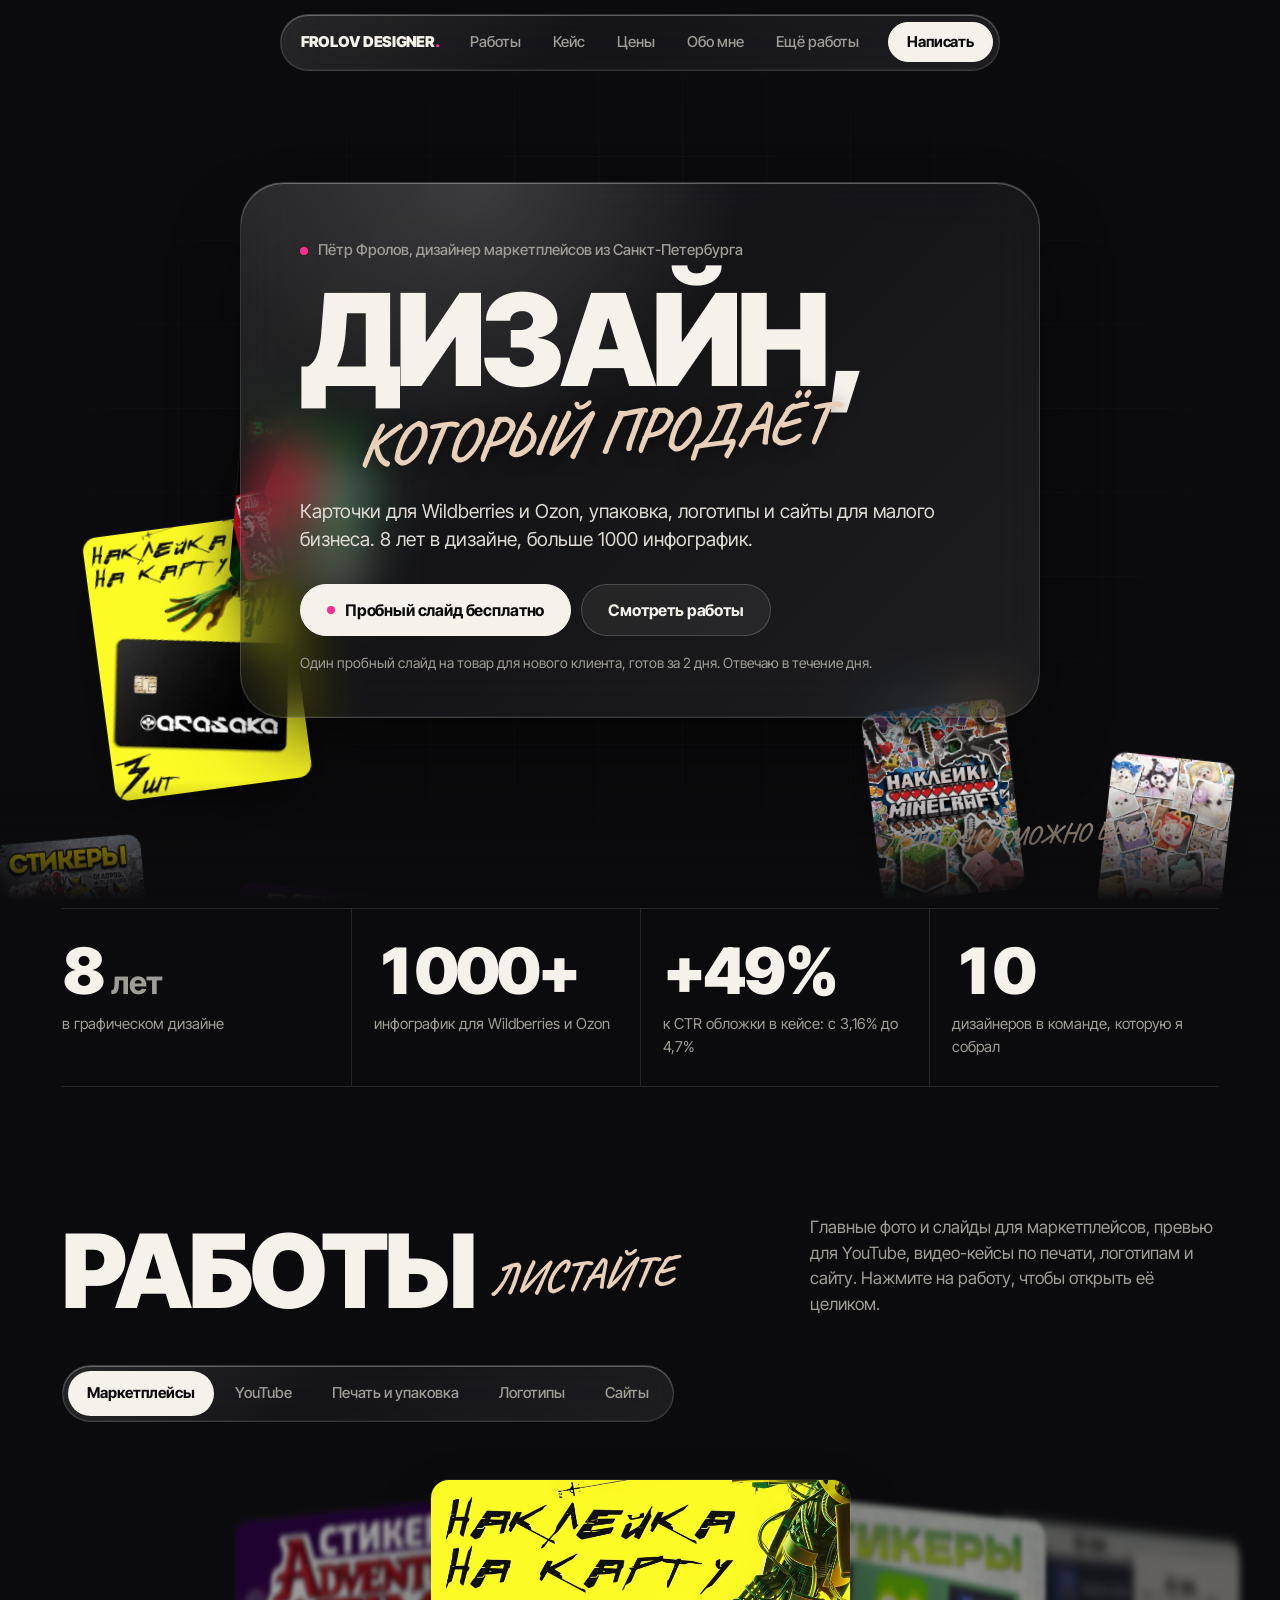
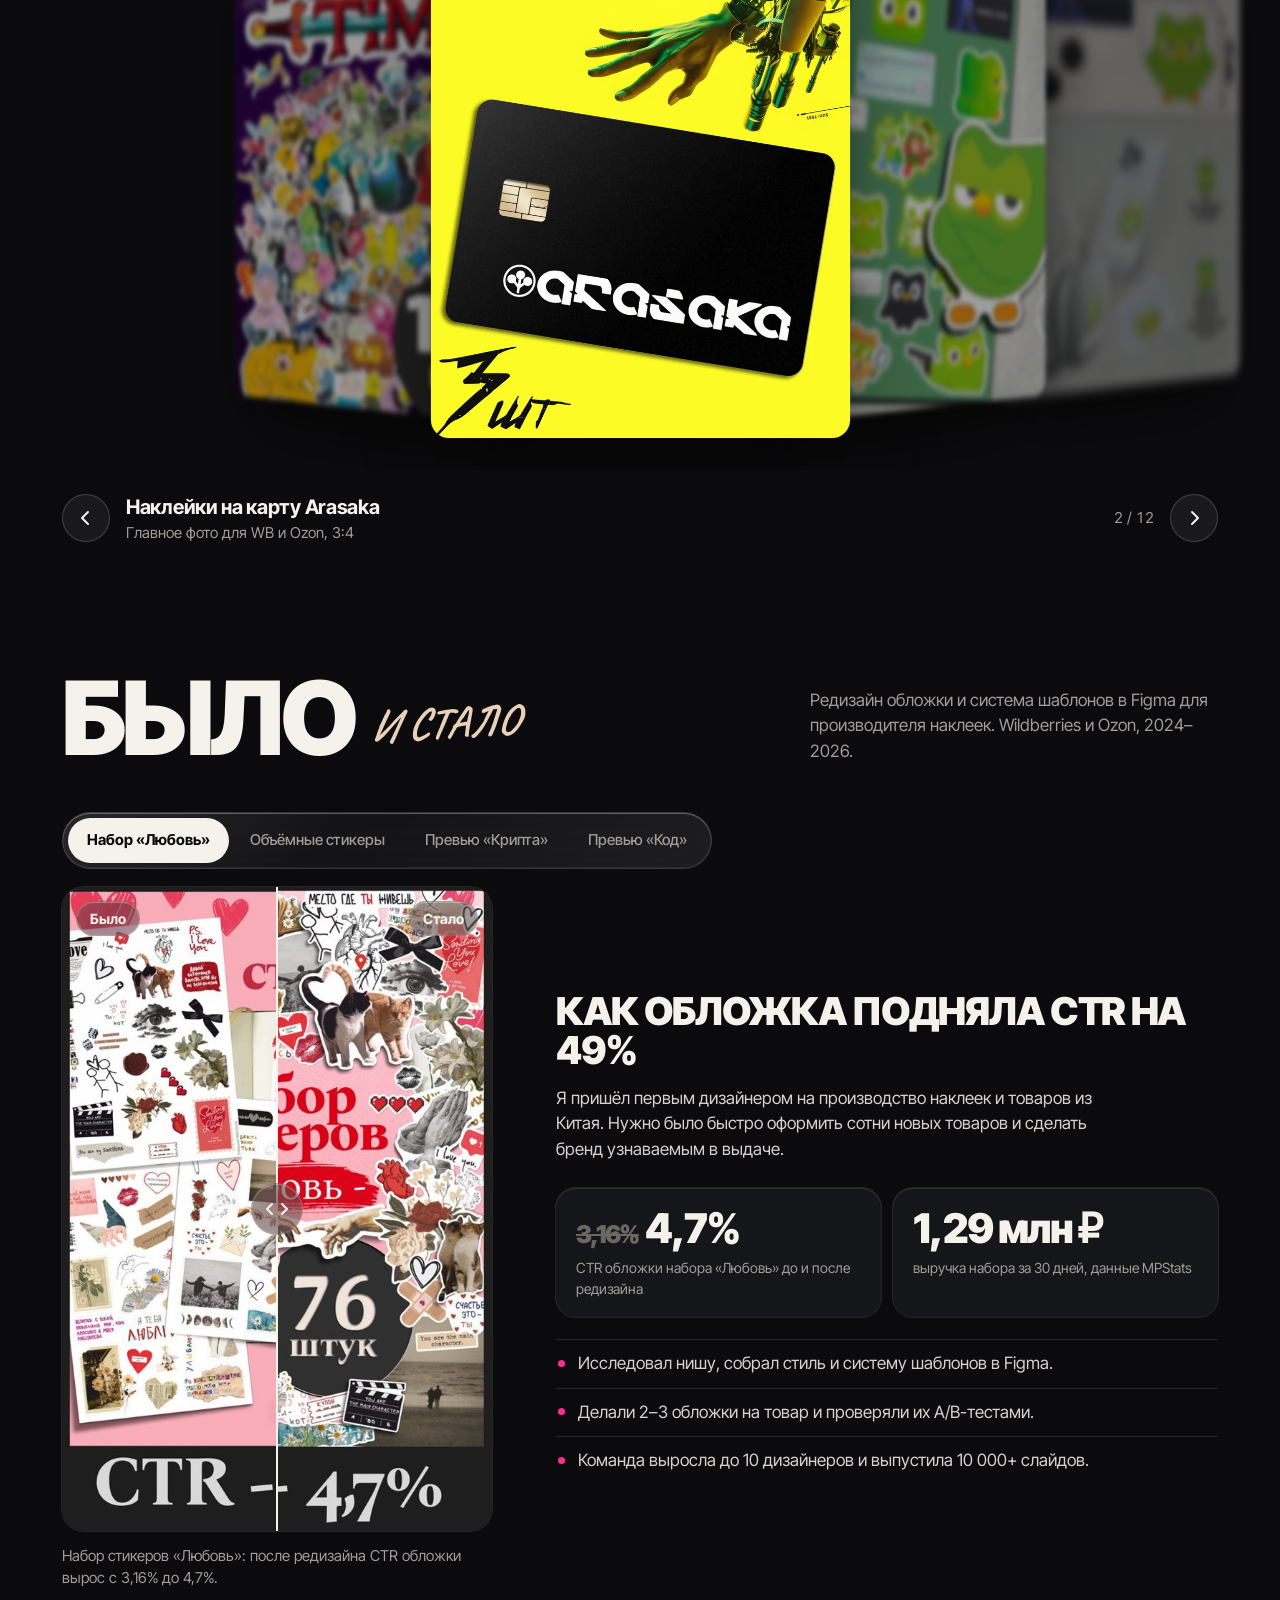
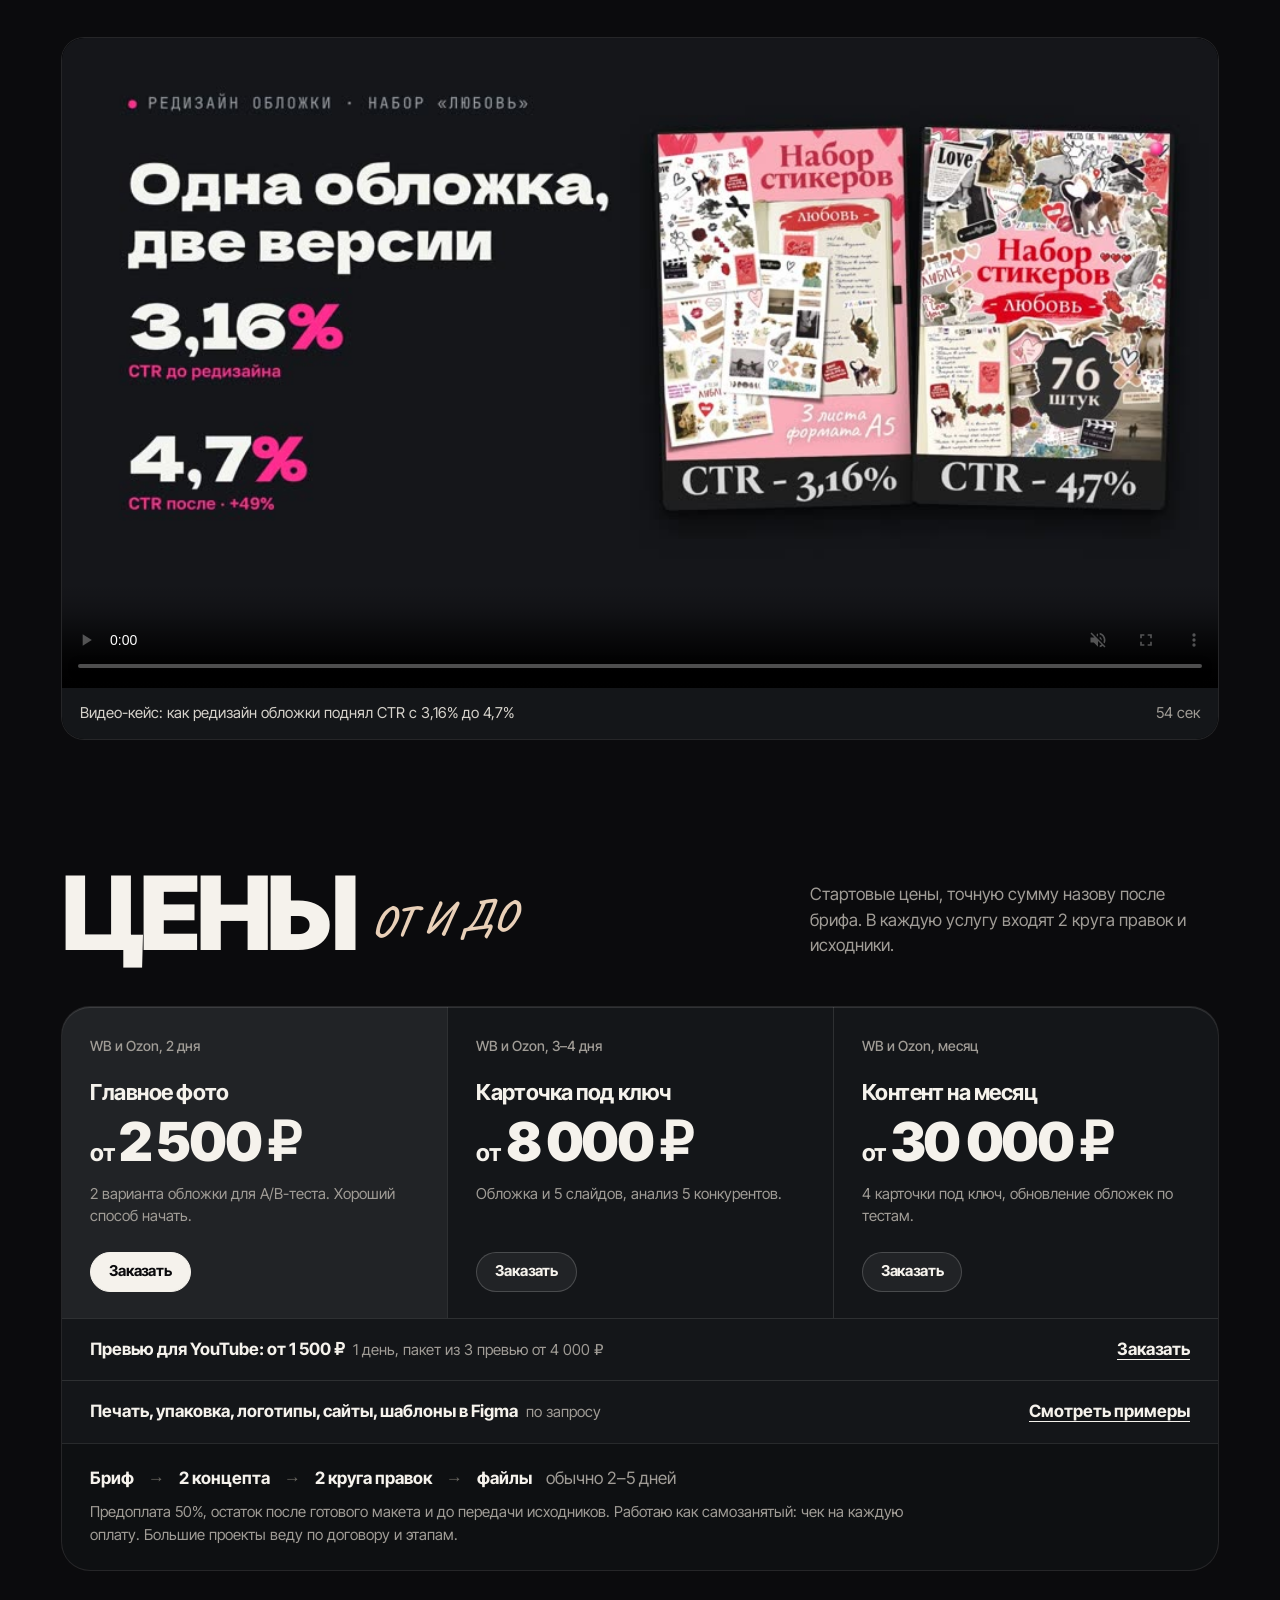
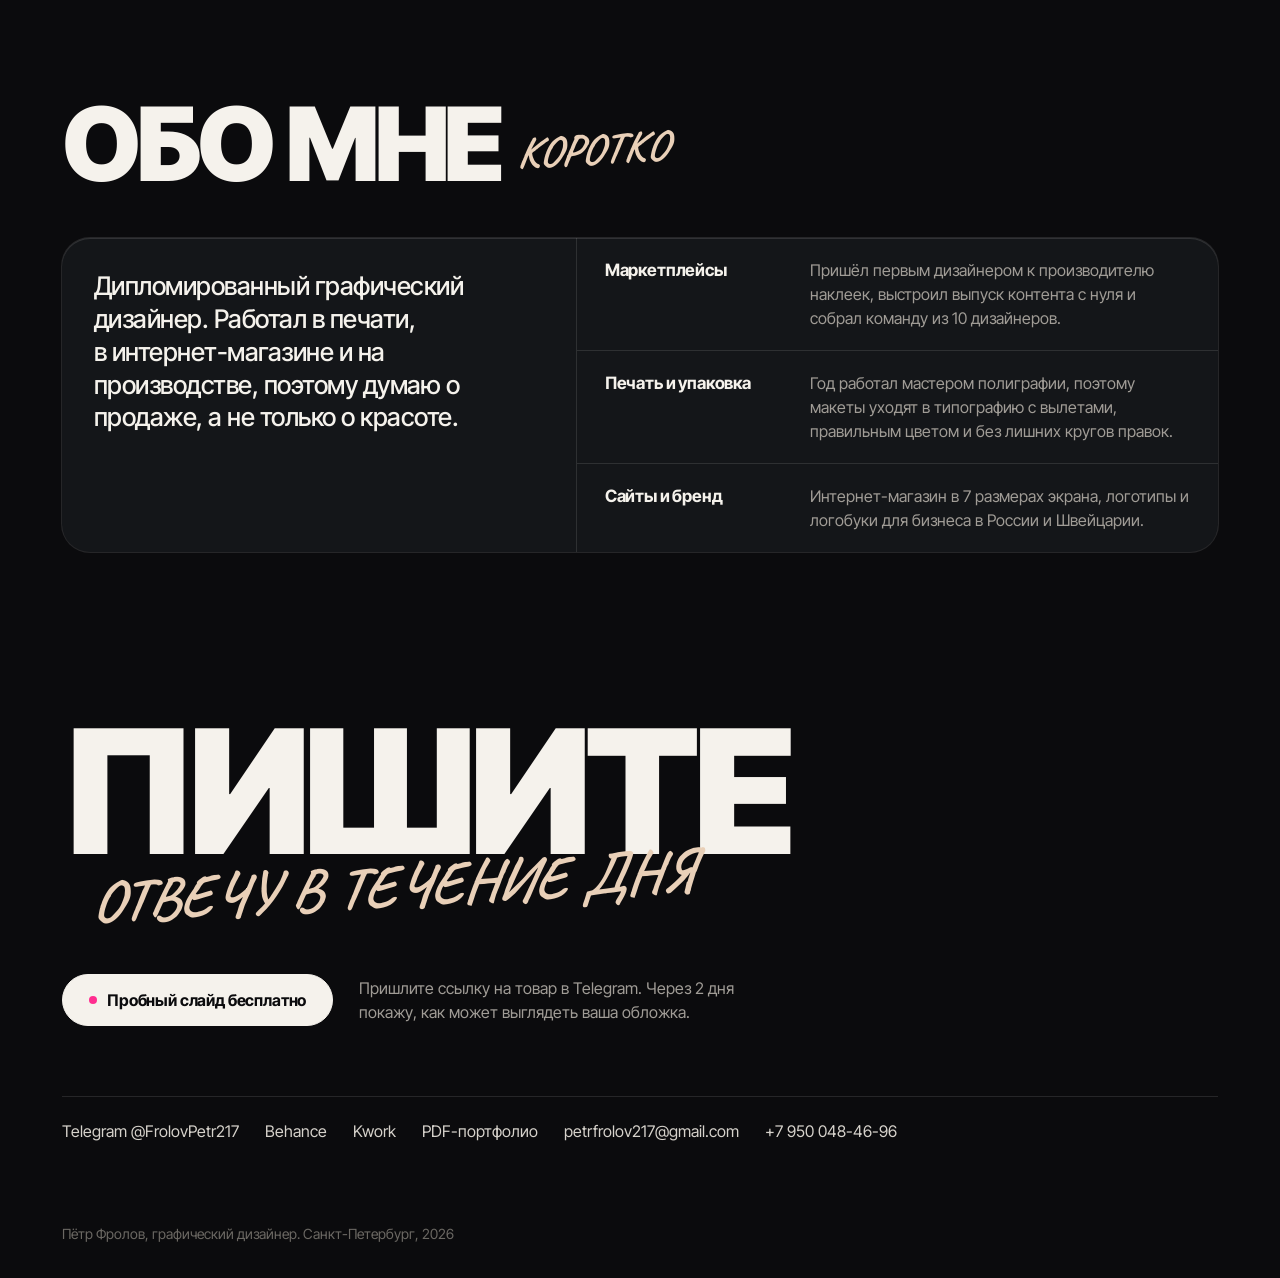
==== commit 00156145: "Редизайн сайта: система «Стекло» Первый экран со стеклом и карточками стикеров, которые можно бросат" ====
--- a/index.html
+++ b/index.html
@@ -1,21 +1,22 @@
 <!doctype html>
 <html lang="ru">
 <head>
-<title>Петр Фролов — обложки и инфографика для WB и Ozon</title>
+<title>Пётр Фролов — дизайн карточек для WB и Ozon</title>
 <meta name="description" content="Обложки и инфографика для Wildberries и Ozon, которые поднимают CTR: в кейсе обложка выросла с 3,16% до 4,7%. Превью для YouTube. Санкт-Петербург, удалённо. Пробный слайд бесплатно.">
 <link rel="canonical" href="https://frolovpeter.github.io/portfolio_design/">
-<meta property="og:title" content="Петр Фролов — обложки и инфографика для WB и Ozon">
+<meta property="og:title" content="Пётр Фролов — дизайн карточек для WB и Ozon">
 <meta property="og:description" content="CTR обложки +49% в кейсе, 10 000+ слайдов, команда из 10 дизайнеров. Бесплатный пробный слайд на ваш товар.">
 <meta property="og:type" content="website">
 <meta property="og:locale" content="ru_RU">
 <meta property="og:url" content="https://frolovpeter.github.io/portfolio_design/">
-<meta property="og:image" content="https://frolovpeter.github.io/portfolio_design/img/stickers1.jpg">
+<meta property="og:image" content="https://frolovpeter.github.io/portfolio_design/video/wb_poster.jpg">
 <meta name="twitter:card" content="summary_large_image">
 <meta charset="utf-8">
 <meta name="viewport" content="width=device-width, initial-scale=1, viewport-fit=cover">
-<meta name="theme-color" content="#0e0d10">
-<link rel="icon" href="data:image/svg+xml,%3Csvg xmlns='http://www.w3.org/2000/svg' viewBox='0 0 32 32'%3E%3Crect width='32' height='32' rx='7' fill='%23ff2d8f'/%3E%3Ctext x='16' y='23' font-family='Arial' font-weight='900' font-size='18' text-anchor='middle' fill='%230e0d10'%3E%D0%9F%3C/text%3E%3C/svg%3E">
-<link rel="preload" href="fonts/fira-sans-extra-condensed-cyrillic-900-normal.woff2" as="font" type="font/woff2" crossorigin>
+<meta name="theme-color" content="#0b0b0d">
+<link rel="icon" href="data:image/svg+xml,%3Csvg xmlns='http://www.w3.org/2000/svg' viewBox='0 0 32 32'%3E%3Crect width='32' height='32' rx='9' fill='%230b0b0d'/%3E%3Ctext x='14' y='23' font-family='Arial' font-weight='900' font-size='19' text-anchor='middle' fill='%23f5f2ec'%3E%D0%9F%3C/text%3E%3Ccircle cx='25' cy='21' r='3' fill='%23ff2d8f'/%3E%3C/svg%3E">
+<link rel="preload" href="fonts/inter-tight-cyrillic-900-normal.woff2" as="font" type="font/woff2" crossorigin>
+<link rel="preload" href="fonts/caveat-cyrillic-700-normal.woff2" as="font" type="font/woff2" crossorigin>
 <link rel="stylesheet" href="style.css">
 <script>window.YM_ID=114085937;</script>
 <!-- Yandex.Metrika counter -->
@@ -33,186 +34,196 @@
 <!-- /Yandex.Metrika counter -->
 </head>
 <body>
-<div class="atmo" aria-hidden="true"><div class="glow"></div><div class="grain"></div></div>
-
-<header class="top">
-  <div class="wrap">
-    <a class="logo" href="#top">FROLOV<b>.</b>DESIGN</a>
-    <nav>
-      <a href="#work">Работы</a>
-      <a href="#prices">Цены</a>
-      <a href="more.html">Ещё работы</a>
-      <a class="btn p" href="https://t.me/FrolovPetr217?text=%D0%97%D0%B4%D1%80%D0%B0%D0%B2%D1%81%D1%82%D0%B2%D1%83%D0%B9%D1%82%D0%B5%21%20%D0%A5%D0%BE%D1%87%D1%83%20%D0%BE%D0%B1%D1%81%D1%83%D0%B4%D0%B8%D1%82%D1%8C%20%D0%BF%D1%80%D0%BE%D0%B5%D0%BA%D1%82." target="_blank" rel="noopener" data-goal="tg_header">Написать ▸</a>
-    </nav>
-  </div>
+<script>document.body.className="intro"</script>
+
+<header class="nav glass" id="nav">
+  <a class="brand" href="#top">Frolov Designer<i>.</i></a>
+  <nav id="navlinks" aria-label="Разделы">
+    <a href="#work">Работы</a>
+    <a href="#case">Кейс</a>
+    <a href="#prices">Цены</a>
+    <a href="#about">Обо мне</a>
+    <a href="more.html">Ещё работы</a>
+  </nav>
+  <a class="btn light sm" href="https://t.me/FrolovPetr217?text=%D0%97%D0%B4%D1%80%D0%B0%D0%B2%D1%81%D1%82%D0%B2%D1%83%D0%B9%D1%82%D0%B5%21%20%D0%A5%D0%BE%D1%87%D1%83%20%D0%BE%D0%B1%D1%81%D1%83%D0%B4%D0%B8%D1%82%D1%8C%20%D0%BF%D1%80%D0%BE%D0%B5%D0%BA%D1%82." target="_blank" rel="noopener" data-goal="tg_header">Написать</a>
+  <button class="burger" type="button" aria-expanded="false" aria-controls="navlinks" aria-label="Меню"><span></span><span></span></button>
 </header>
 
 <main id="top">
-<!-- 1. ЗНАКОМСТВО -->
-<section class="hero chap" id="start">
-  <div class="wrap hgrid" style="position:relative;width:100%">
-    <div class="htop">
-    <div class="kicker mono"><b>›</b> Петр Фролов · графический дизайнер · Санкт-Петербург</div>
-    <h1 class="cond ex">Карточки для WB&nbsp;и&nbsp;Ozon<span class="l2">которые поднимают CTR</span></h1>
-    </div>
-    <figure class="ba" aria-label="Редизайн обложки набора «Любовь»: CTR вырос с 3,16% до 4,7%, выручка 1,29 млн ₽ за 30 дней">
-      <div class="ba-card">
-        <img class="ba-old" src="img/hero_old.jpg" alt="Обложка до редизайна" width="600" height="899">
-        <img class="ba-new" src="img/hero_new.jpg" alt="Обложка после редизайна" width="600" height="898">
-        <div class="ba-money"><b>1,29 млн&nbsp;₽</b><span>выручка за 30 дней</span></div>
-      </div>
-      <figcaption class="ba-cap">
-        <span class="ba-was mono">Было · CTR <b>3,16%</b></span>
-        <span class="ba-now mono">Стало · CTR <b>4,7%</b></span>
-      </figcaption>
+
+<!-- 1. ПЕРВЫЙ ЭКРАН: стекло и карточки, которые можно бросать -->
+<section class="hero" id="hero">
+  <div class="stage" id="stage" aria-hidden="true"></div>
+  <div class="plate glass" id="plate">
+    <p class="who">Пётр Фролов, дизайнер маркетплейсов<span>&nbsp;из Санкт-Петербурга</span></p>
+    <h1><span class="big">Дизайн,</span><span class="hand">который продаёт</span></h1>
+    <p class="lead">Карточки для Wildberries и Ozon, упаковка, логотипы и сайты для малого бизнеса. 8 лет в дизайне, больше 1000 инфографик.</p>
+    <div class="cta">
+      <a class="btn light" href="https://t.me/FrolovPetr217?text=%D0%97%D0%B4%D1%80%D0%B0%D0%B2%D1%81%D1%82%D0%B2%D1%83%D0%B9%D1%82%D0%B5%21%20%D0%A5%D0%BE%D1%87%D1%83%20%D0%B1%D0%B5%D1%81%D0%BF%D0%BB%D0%B0%D1%82%D0%BD%D1%8B%D0%B9%20%D0%BF%D1%80%D0%BE%D0%B1%D0%BD%D1%8B%D0%B9%20%D1%81%D0%BB%D0%B0%D0%B9%D0%B4.%20%D0%9F%D0%BB%D0%BE%D1%89%D0%B0%D0%B4%D0%BA%D0%B0%3A%20WB%2FOzon.%20%D0%A2%D0%BE%D0%B2%D0%B0%D1%80%3A%20%E2%80%A6%20%D0%A1%D1%81%D1%8B%D0%BB%D0%BA%D0%B0%20%D0%BD%D0%B0%20%D0%BA%D0%B0%D1%80%D1%82%D0%BE%D1%87%D0%BA%D1%83%3A%20%E2%80%A6" target="_blank" rel="noopener" data-goal="tg_hero"><span class="dot"></span>Пробный слайд бесплатно</a>
+      <a class="btn" href="#work">Смотреть работы</a>
+    </div>
+    <p class="trust">Один пробный слайд на товар для нового клиента, готов за 2 дня. Отвечаю в течение дня.</p>
+  </div>
+  <p class="hint hand" aria-hidden="true">карточки можно бросать
+    <svg width="34" height="26" viewBox="0 0 34 26" fill="none" stroke="currentColor" stroke-width="2.4" stroke-linecap="round" stroke-linejoin="round"><path d="M2 22C10 23 20 18 30 5"/><path d="M21 4l9 1-2 9"/></svg>
+  </p>
+</section>
+
+<!-- 2. ФАКТЫ -->
+<section aria-label="Коротко в цифрах">
+  <div class="wrap">
+    <div class="facts">
+      <div class="fact"><b>8 <small>лет</small></b><span>в графическом дизайне</span></div>
+      <div class="fact"><b>1000+</b><span>инфографик для Wildberries и Ozon</span></div>
+      <div class="fact"><b>+49%</b><span>к CTR обложки в кейсе: с 3,16% до 4,7%</span></div>
+      <div class="fact"><b>10</b><span>дизайнеров в команде, которую я собрал</span></div>
+    </div>
+  </div>
+</section>
+
+<!-- 3. РАБОТЫ: карусель -->
+<section class="sec" id="work"><span id="youtube"></span>
+  <div class="wrap">
+    <div class="shead">
+      <h2>Работы<span class="hand">листайте</span></h2>
+      <p>Главные фото и слайды для маркетплейсов, превью для YouTube, видео-кейсы по печати, логотипам и сайту. Нажмите на работу, чтобы открыть её целиком.</p>
+    </div>
+    <div class="seg glass" id="seg" role="tablist" aria-label="Тип работ"></div>
+  </div>
+  <div class="cf" id="cf" tabindex="0" role="region" aria-roledescription="карусель" aria-label="Работы"></div>
+  <div class="wrap">
+    <div class="cf-bar">
+      <button class="rnd" id="cf-prev" type="button" aria-label="Предыдущая работа"><svg width="18" height="18" viewBox="0 0 18 18" fill="none" stroke="currentColor" stroke-width="2" stroke-linecap="round" stroke-linejoin="round"><path d="M11 3L5 9l6 6"/></svg></button>
+      <div class="t" aria-live="polite"><b id="cf-title"></b><span id="cf-note"></span></div>
+      <span class="n" id="cf-n"></span>
+      <button class="rnd" id="cf-next" type="button" aria-label="Следующая работа"><svg width="18" height="18" viewBox="0 0 18 18" fill="none" stroke="currentColor" stroke-width="2" stroke-linecap="round" stroke-linejoin="round"><path d="M7 3l6 6-6 6"/></svg></button>
+    </div>
+  </div>
+</section>
+
+<!-- 4. КЕЙС -->
+<section class="sec" id="case">
+  <div class="wrap">
+    <div class="shead">
+      <h2>Было<span class="hand">и стало</span></h2>
+      <p>Редизайн обложки и система шаблонов в Figma для производителя наклеек. Wildberries и Ozon, 2024–2026.</p>
+    </div>
+    <div class="seg glass" id="ba-seg" role="tablist" aria-label="Пример редизайна"></div>
+    <div class="case2" id="case2">
+      <div class="bawrap">
+        <figure class="ba" id="ba">
+          <img class="new" src="img/hero_new.jpg" alt="Обложка набора стикеров «Любовь» после редизайна" width="600" height="898">
+          <img class="old" src="img/hero_old.jpg" alt="Обложка набора стикеров «Любовь» до редизайна" width="600" height="899">
+          <span class="bar"></span>
+          <span class="knob glass"><svg width="22" height="14" viewBox="0 0 22 14" fill="none" stroke="currentColor" stroke-width="2" stroke-linecap="round" stroke-linejoin="round"><path d="M6 2L1 7l5 5M16 2l5 5-5 5"/></svg></span>
+          <span class="chip l glass" id="ba-l">Было</span><span class="chip r glass" id="ba-r">Стало</span>
+          <input type="range" min="0" max="100" value="50" aria-label="Сравнить два варианта">
+        </figure>
+        <p class="bacap" id="ba-cap" aria-live="polite"></p>
+      </div>
+      <div class="story" data-ba="0">
+        <h3>Как обложка подняла CTR на 49%</h3>
+        <p>Я пришёл первым дизайнером на производство наклеек и товаров из Китая. Нужно было быстро оформить сотни новых товаров и сделать бренд узнаваемым в выдаче.</p>
+        <div class="duo">
+          <div><b><em>3,16%</em>4,7%</b><span>CTR обложки набора «Любовь» до и после редизайна</span></div>
+          <div><b>1,29 млн ₽</b><span>выручка набора за 30 дней, данные MPStats</span></div>
+        </div>
+        <ul class="ticks">
+          <li>Исследовал нишу, собрал стиль и систему шаблонов в Figma.</li>
+          <li>Делали 2–3 обложки на товар и проверяли их A/B-тестами.</li>
+          <li>Команда выросла до 10 дизайнеров и выпустила 10 000+ слайдов.</li>
+        </ul>
+      </div>
+      <div class="story" data-ba="1" hidden>
+        <h3>Объёмные стикеры: новая обложка</h3>
+        <p>Ещё один редизайн для того же производителя наклеек. Слева обложка февраля 2024 года, справа сентября. Потяните ползунок, чтобы сравнить.</p>
+      </div>
+      <div class="story" data-ba="2" hidden>
+        <h3>Превью для YouTube: два варианта на тест</h3>
+        <p>Одно видео, две идеи обложки. Оба варианта уходят в A/B-тест, а выбирает зритель. Потяните ползунок, чтобы сравнить.</p>
+      </div>
+    </div>
+    <figure class="vid" style="margin-top:clamp(28px,4vw,48px)">
+      <video controls muted playsinline preload="metadata" poster="video/wb_poster.jpg" width="1920" height="1080"><source src="video/wb_case.mp4" type="video/mp4"></video>
+      <figcaption><span>Видео-кейс: как редизайн обложки поднял CTR с 3,16% до 4,7%</span><span>54 сек</span></figcaption>
     </figure>
-    <div class="hbot">
-    <p class="sub">Обложки и инфографика для Wildberries и Ozon. Редизайн обложки поднял CTR с 3,16% до 4,7%. В дизайне с 2020 года, руководил командой из 10 дизайнеров.</p>
-    <div class="cta">
-      <a class="btn p" href="https://t.me/FrolovPetr217?text=%D0%97%D0%B4%D1%80%D0%B0%D0%B2%D1%81%D1%82%D0%B2%D1%83%D0%B9%D1%82%D0%B5%21%20%D0%A5%D0%BE%D1%87%D1%83%20%D0%B1%D0%B5%D1%81%D0%BF%D0%BB%D0%B0%D1%82%D0%BD%D1%8B%D0%B9%20%D0%BF%D1%80%D0%BE%D0%B1%D0%BD%D1%8B%D0%B9%20%D1%81%D0%BB%D0%B0%D0%B9%D0%B4.%20%D0%9F%D0%BB%D0%BE%D1%89%D0%B0%D0%B4%D0%BA%D0%B0%3A%20WB%2FOzon.%20%D0%A2%D0%BE%D0%B2%D0%B0%D1%80%3A%20%E2%80%A6%20%D0%A1%D1%81%D1%8B%D0%BB%D0%BA%D0%B0%20%D0%BD%D0%B0%20%D0%BA%D0%B0%D1%80%D1%82%D0%BE%D1%87%D0%BA%D1%83%3A%20%E2%80%A6" target="_blank" rel="noopener" data-goal="tg_hero">Пробный слайд бесплатно ▸</a>
-      <a class="btn" href="#prices">Цены</a>
-    </div>
-    <p class="trust">Пробный слайд — 1 на товар для нового клиента, готов за 2 дня. Отвечаю в течение дня, самозанятый, чек на каждую оплату.</p>
-    </div>
-  </div>
-</section>
-
-<!-- 2. ЦИФРЫ -->
-<section class="chap" id="numbers" style="padding-top:24px">
-  <div class="wrap">
-    <div class="stats rv">
-      <div class="stat"><div class="v" data-to="10000" data-suf="+">10 000+</div><div class="bar"><i style="--w:100%"></i></div><div class="l">слайдов инфографики выпустила наша команда</div></div>
-      <div class="stat"><div class="v" data-to="49" data-pre="+" data-suf="%">+49%</div><div class="bar"><i style="--w:49%"></i></div><div class="l">к CTR обложки: 3,16% → 4,7%</div></div>
-      <div class="stat"><div class="v" data-to="10">10</div><div class="bar"><i style="--w:60%"></i></div><div class="l">дизайнеров в команде, которую я собрал</div></div>
-    </div>
-  </div>
-</section>
-
-<!-- 3. ДОКАЗАТЕЛЬСТВО -->
-<section class="chap" id="proof">
-  <div class="wrap">
-    <div class="chead rv">
-      <div><div class="mono"><b>КЕЙС</b> · WILDBERRIES И OZON</div><h2 class="cond ex">Было — стало</h2></div>
-      <p>Редизайн обложки и система шаблонов в Figma для производителя наклеек. 2024–2026.</p>
-    </div>
-
-    <figure class="vid rv" style="margin-bottom:40px">
-      <video controls muted playsinline preload="metadata" poster="video/wb_poster.jpg" width="1920" height="1080"><source src="video/wb_case.mp4" type="video/mp4"></video>
-      <figcaption><span>Видео-кейс: редизайн обложки поднял CTR с 3,16% до 4,7%</span><span class="mono">54 сек</span></figcaption>
-    </figure>
-
-    <div class="case rv">
-      <figure class="frame"><span class="img"><img src="img/stickers1.jpg" alt="Подборка карточек стикеров для WB: обложки для A/B-теста" loading="lazy" width="1600" height="1138"></span>
-        <figcaption><span>Стикеры и наклейки: 1 500 товаров</span><span class="mono">WB · OZON · 3:4</span></figcaption></figure>
-      <div>
-        <span class="mono">10 000 СЛАЙДОВ ДЛЯ ПРОИЗВОДИТЕЛЯ НАКЛЕЕК</span>
-        <h3>Как мы подняли CTR на 49%</h3>
-        <p>Я пришёл первым дизайнером на производство наклеек и товаров из Китая. Нужно было быстро оформить сотни новых SKU и сделать бренд узнаваемым в выдаче.</p>
-        <ul>
-          <li>Исследовал нишу, собрал стиль и систему шаблонов в Figma.</li>
-          <li>Команда выросла до 10 дизайнеров, процесс вели в Notion.</li>
-          <li>Мы делали 2–3 обложки на товар и проверяли A/B-тестами.</li>
-          <li>Набор «Любовь»: после редизайна обложки CTR вырос с 3,16% до 4,7%. Выручка набора за 30 дней — 1,29 млн ₽ (данные MPStats, продажи клиента).</li>
-        </ul>
-      </div>
-    </div>
-  </div>
-</section>
-
-<!-- ОТЗЫВЫ: как только появятся 2–3 отзыва клиентов, раскомментируйте блок, замените текст и вставьте скриншоты переписки в img/reviews/
-<section class="chap" id="reviews">
-  <div class="wrap">
-    <div class="chead rv"><div><div class="mono"><b>ОТЗЫВЫ</b></div><h2 class="cond ex">Говорят клиенты</h2></div><p>Скриншоты из переписки, имена показаны с разрешения.</p></div>
-    <div class="grid g3 rv">
-      <figure class="frame"><span class="img"><img src="img/reviews/1.jpg" alt="Отзыв клиента" loading="lazy" width="800" height="1000"></span><figcaption><span>Название магазина</span><span class="mono">WB</span></figcaption></figure>
+  </div>
+</section>
+
+<!-- ОТЗЫВЫ: когда появятся 2–3 отзыва, раскомментируйте блок и положите скриншоты в img/reviews/
+<section class="sec" id="reviews">
+  <div class="wrap">
+    <div class="shead"><h2>Отзывы<span class="hand">клиентов</span></h2><p>Скриншоты из переписки, имена показаны с разрешения.</p></div>
+    <div class="grid g3">
+      <figure class="frame"><span class="img"><img src="img/reviews/1.jpg" alt="Отзыв клиента" loading="lazy" width="800" height="1000"></span><figcaption><span>Название магазина</span><span>WB</span></figcaption></figure>
     </div>
   </div>
 </section>
 -->
 
-<!-- 4. ВИТРИНА -->
-<section class="chap" id="work"><span id="youtube" class="anchor"></span>
-  <div class="wrap">
-    <div class="chead rv">
-      <div><div class="mono"><b>РАБОТЫ</b></div><h2 class="cond ex">Примеры</h2></div>
-      <p>Главное фото, слайды с преимуществами и обложки для A/B-тестов. Переключайтесь между карточками и превью.</p>
-    </div>
-    <div class="rv">
-      <div class="tabs" role="tablist" aria-label="Тип работ">
-        <button class="tab" type="button" role="tab" id="tab-wb" aria-selected="true" aria-controls="panel-wb">WB / Ozon</button>
-        <button class="tab" type="button" role="tab" id="tab-yt" aria-selected="false" aria-controls="panel-yt">YouTube-превью</button>
-      </div>
-      <div class="panel" id="panel-wb" role="tabpanel" aria-labelledby="tab-wb">
-        <div class="grid g5">
-          <figure class="frame"><span class="img"><img src="img/massage.jpg" alt="Карточка массажёра для головы" loading="lazy" width="1200" height="1600"></span><figcaption><span>Массажёр</span><span class="mono">3:4</span></figcaption></figure>
-          <figure class="frame"><span class="img"><img src="img/watch.jpg" alt="Карточка смарт-часов" loading="lazy" width="1200" height="1600"></span><figcaption><span>Смарт-часы</span><span class="mono">3:4</span></figcaption></figure>
-          <figure class="frame"><span class="img"><img src="img/hism.jpg" alt="Карточка лазерного фонаря" loading="lazy" width="1200" height="1600"></span><figcaption><span>Фонарь</span><span class="mono">3:4</span></figcaption></figure>
-          <figure class="frame"><span class="img"><img src="img/knife.jpg" alt="Карточка охотничьего ножа" loading="lazy" width="900" height="1200"></span><figcaption><span>Нож «Сибирь»</span><span class="mono">A/B</span></figcaption></figure>
-          <figure class="frame"><span class="img"><img src="img/bag.jpg" alt="Карточка термосумки" loading="lazy" width="1200" height="1600"></span><figcaption><span>Термосумка</span><span class="mono">3:4</span></figcaption></figure>
-        </div>
-      </div>
-      <div class="panel" id="panel-yt" role="tabpanel" aria-labelledby="tab-yt" hidden>
-        <figure class="vid" style="margin-bottom:22px">
-          <video controls muted playsinline preload="none" poster="video/yt_poster.jpg" width="1920" height="1080"><source src="video/yt_case.mp4" type="video/mp4"></video>
-          <figcaption><span>Видео-кейс: 7 превью для учебных каналов и A/B-тесты</span><span class="mono">38 сек</span></figcaption>
-        </figure>
-        <div class="grid g2">
-          <figure class="frame"><span class="img"><img src="img/yt_m8.jpg" alt="Превью «M8 HMC имба Китая»" loading="lazy" width="1502" height="1002"></span><figcaption><span>War Thunder</span><span class="mono">1280×720</span></figcaption></figure>
-          <figure class="frame"><span class="img"><img src="img/yt_prison.jpg" alt="Превью «7 дней в тюрьме»" loading="lazy" width="1502" height="1002"></span><figcaption><span>Лайфстайл</span><span class="mono">1280×720</span></figcaption></figure>
-          <figure class="frame"><span class="img"><img src="img/yt_bank.jpg" alt="Превью про финансы" loading="lazy" width="1506" height="1006"></span><figcaption><span>Финансы</span><span class="mono">1280×720</span></figcaption></figure>
-          <figure class="frame"><span class="img"><img src="img/yt_eng.jpg" alt="Превью «Времена английского за 15 минут»" loading="lazy" width="1502" height="1002"></span><figcaption><span>Обучение</span><span class="mono">1280×720</span></figcaption></figure>
-        </div>
-      </div>
-    </div>
-    <div class="more rv">
-      <p>Печать, упаковка, сайты и логотипы — на отдельной странице.</p>
-      <a class="btn" href="more.html">Ещё работы ▸</a>
-    </div>
-  </div>
-</section>
-
-<!-- 5. ЦЕНЫ И ДЕЙСТВИЕ -->
-<section class="chap" id="prices">
-  <div class="wrap">
-    <div class="chead rv">
-      <div><div class="mono"><b>УСЛУГИ</b></div><h2 class="cond ex">Цены</h2></div>
+<!-- 5. ЦЕНЫ -->
+<section class="sec" id="prices">
+  <div class="wrap">
+    <div class="shead">
+      <h2>Цены<span class="hand">от и до</span></h2>
       <p>Стартовые цены, точную сумму назову после брифа. В каждую услугу входят 2 круга правок и исходники.</p>
     </div>
-    <div class="prices rv">
-      <div class="price first"><span class="tag">WB / OZON · 2 ДНЯ</span><h3>Главное фото</h3><div class="cost">от 2 500 ₽</div><p>2 варианта обложки для A/B-теста. Хороший способ начать.</p><a class="go" href="https://t.me/FrolovPetr217?text=%D0%97%D0%B4%D1%80%D0%B0%D0%B2%D1%81%D1%82%D0%B2%D1%83%D0%B9%D1%82%D0%B5%21%20%D0%98%D0%BD%D1%82%D0%B5%D1%80%D0%B5%D1%81%D1%83%D0%B5%D1%82%20%C2%AB%D0%93%D0%BB%D0%B0%D0%B2%D0%BD%D0%BE%D0%B5%20%D1%84%D0%BE%D1%82%D0%BE%C2%BB%20%28%D0%BE%D1%82%202%20500%20%E2%82%BD%29.%20%D0%9F%D0%BB%D0%BE%D1%89%D0%B0%D0%B4%D0%BA%D0%B0%3A%20WB%2FOzon.%20%D0%A1%D1%81%D1%8B%D0%BB%D0%BA%D0%B0%20%D0%BD%D0%B0%20%D1%82%D0%BE%D0%B2%D0%B0%D1%80%3A%20%E2%80%A6" target="_blank" rel="noopener" data-goal="tg_price_1">Заказать ▸</a></div>
-      <div class="price"><span class="tag">WB / OZON · 3–4 ДНЯ</span><h3>Карточка под ключ</h3><div class="cost">от 8 000 ₽</div><p>Обложка и 5 слайдов, анализ 5 конкурентов.</p><a class="go" href="https://t.me/FrolovPetr217?text=%D0%97%D0%B4%D1%80%D0%B0%D0%B2%D1%81%D1%82%D0%B2%D1%83%D0%B9%D1%82%D0%B5%21%20%D0%98%D0%BD%D1%82%D0%B5%D1%80%D0%B5%D1%81%D1%83%D0%B5%D1%82%20%C2%AB%D0%9A%D0%B0%D1%80%D1%82%D0%BE%D1%87%D0%BA%D0%B0%20%D0%BF%D0%BE%D0%B4%20%D0%BA%D0%BB%D1%8E%D1%87%C2%BB%20%28%D0%BE%D1%82%208%20000%20%E2%82%BD%29.%20%D0%9F%D0%BB%D0%BE%D1%89%D0%B0%D0%B4%D0%BA%D0%B0%3A%20WB%2FOzon.%20%D0%A1%D1%81%D1%8B%D0%BB%D0%BA%D0%B0%20%D0%BD%D0%B0%20%D1%82%D0%BE%D0%B2%D0%B0%D1%80%3A%20%E2%80%A6" target="_blank" rel="noopener" data-goal="tg_price_2">Заказать ▸</a></div>
-      <div class="price"><span class="tag">WB / OZON · МЕСЯЦ</span><h3>Контент на месяц</h3><div class="cost">от 30 000 ₽</div><p>4 карточки под ключ, обновление обложек по тестам.</p><a class="go" href="https://t.me/FrolovPetr217?text=%D0%97%D0%B4%D1%80%D0%B0%D0%B2%D1%81%D1%82%D0%B2%D1%83%D0%B9%D1%82%D0%B5%21%20%D0%98%D0%BD%D1%82%D0%B5%D1%80%D0%B5%D1%81%D1%83%D0%B5%D1%82%20%C2%AB%D0%9A%D0%BE%D0%BD%D1%82%D0%B5%D0%BD%D1%82%20%D0%BD%D0%B0%20%D0%BC%D0%B5%D1%81%D1%8F%D1%86%C2%BB%20%28%D0%BE%D1%82%2030%20000%20%E2%82%BD%29.%20%D0%9F%D0%BB%D0%BE%D1%89%D0%B0%D0%B4%D0%BA%D0%B0%3A%20WB%2FOzon.%20%D0%A1%D0%BA%D0%BE%D0%BB%D1%8C%D0%BA%D0%BE%20%D1%82%D0%BE%D0%B2%D0%B0%D1%80%D0%BE%D0%B2%3A%20%E2%80%A6" target="_blank" rel="noopener" data-goal="tg_price_3">Заказать ▸</a></div>
-    </div>
-    <div class="lines rv">
-      <div class="line"><div><b>Превью для YouTube — от 1 500 ₽</b> <span>1 день, пакет из 3 превью — от 4 000 ₽</span></div><a href="https://t.me/FrolovPetr217?text=%D0%97%D0%B4%D1%80%D0%B0%D0%B2%D1%81%D1%82%D0%B2%D1%83%D0%B9%D1%82%D0%B5%21%20%D0%98%D0%BD%D1%82%D0%B5%D1%80%D0%B5%D1%81%D1%83%D1%8E%D1%82%20%D0%BF%D1%80%D0%B5%D0%B2%D1%8C%D1%8E%20%D0%B4%D0%BB%D1%8F%20YouTube.%20%D0%A1%D1%81%D1%8B%D0%BB%D0%BA%D0%B0%20%D0%BD%D0%B0%20%D0%BA%D0%B0%D0%BD%D0%B0%D0%BB%3A%20%E2%80%A6" target="_blank" rel="noopener" data-goal="tg_youtube">Заказать ▸</a></div>
-      <div class="line"><div><b>Печать, упаковка, логотипы, сайты, шаблоны в Figma — по запросу</b> <span>примеры на странице «Ещё работы»</span></div><a href="more.html">Смотреть ▸</a></div>
-    </div>
-    <p class="flow rv"><b>Бриф</b><i>→</i><b>2 концепта</b><i>→</i><b>2 круга правок</b><i>→</i><b>файлы</b> · обычно 2–5 дней</p>
-    <p class="note">Предоплата 50%, остаток после готового макета и до передачи исходников. Работаю как самозанятый: чек на каждую оплату. Большие проекты — по договору и этапам.</p>
-  </div>
-</section>
-
-<section class="final chap" id="contact">
-  <div class="wrap">
-    <div class="mono">ОТВЕЧАЮ В ТЕЧЕНИЕ ДНЯ</div>
-    <h2 class="cond">Пишите.</h2>
-    <div class="rule"></div>
-    <a class="btn p big" href="https://t.me/FrolovPetr217?text=%D0%97%D0%B4%D1%80%D0%B0%D0%B2%D1%81%D1%82%D0%B2%D1%83%D0%B9%D1%82%D0%B5%21%20%D0%A5%D0%BE%D1%87%D1%83%20%D0%B1%D0%B5%D1%81%D0%BF%D0%BB%D0%B0%D1%82%D0%BD%D1%8B%D0%B9%20%D0%BF%D1%80%D0%BE%D0%B1%D0%BD%D1%8B%D0%B9%20%D1%81%D0%BB%D0%B0%D0%B9%D0%B4.%20%D0%9F%D0%BB%D0%BE%D1%89%D0%B0%D0%B4%D0%BA%D0%B0%3A%20WB%2FOzon.%20%D0%A2%D0%BE%D0%B2%D0%B0%D1%80%3A%20%E2%80%A6%20%D0%A1%D1%81%D1%8B%D0%BB%D0%BA%D0%B0%20%D0%BD%D0%B0%20%D0%BA%D0%B0%D1%80%D1%82%D0%BE%D1%87%D0%BA%D1%83%3A%20%E2%80%A6" target="_blank" rel="noopener" data-goal="tg_final">Пробный слайд бесплатно ▸</a>
+    <div class="pbox">
+      <div class="prices">
+      <div class="price first"><span class="tag">WB и Ozon, 2 дня</span><h3>Главное фото</h3><div class="cost"><small>от</small>2 500 ₽</div><p>2 варианта обложки для A/B-теста. Хороший способ начать.</p><a class="btn sm" href="https://t.me/FrolovPetr217?text=%D0%97%D0%B4%D1%80%D0%B0%D0%B2%D1%81%D1%82%D0%B2%D1%83%D0%B9%D1%82%D0%B5%21%20%D0%98%D0%BD%D1%82%D0%B5%D1%80%D0%B5%D1%81%D1%83%D0%B5%D1%82%20%C2%AB%D0%93%D0%BB%D0%B0%D0%B2%D0%BD%D0%BE%D0%B5%20%D1%84%D0%BE%D1%82%D0%BE%C2%BB%20%28%D0%BE%D1%82%202%20500%20%E2%82%BD%29.%20%D0%9F%D0%BB%D0%BE%D1%89%D0%B0%D0%B4%D0%BA%D0%B0%3A%20WB%2FOzon.%20%D0%A1%D1%81%D1%8B%D0%BB%D0%BA%D0%B0%20%D0%BD%D0%B0%20%D1%82%D0%BE%D0%B2%D0%B0%D1%80%3A%20%E2%80%A6" target="_blank" rel="noopener" data-goal="tg_price_1">Заказать</a></div>
+      <div class="price"><span class="tag">WB и Ozon, 3–4 дня</span><h3>Карточка под ключ</h3><div class="cost"><small>от</small>8 000 ₽</div><p>Обложка и 5 слайдов, анализ 5 конкурентов.</p><a class="btn sm" href="https://t.me/FrolovPetr217?text=%D0%97%D0%B4%D1%80%D0%B0%D0%B2%D1%81%D1%82%D0%B2%D1%83%D0%B9%D1%82%D0%B5%21%20%D0%98%D0%BD%D1%82%D0%B5%D1%80%D0%B5%D1%81%D1%83%D0%B5%D1%82%20%C2%AB%D0%9A%D0%B0%D1%80%D1%82%D0%BE%D1%87%D0%BA%D0%B0%20%D0%BF%D0%BE%D0%B4%20%D0%BA%D0%BB%D1%8E%D1%87%C2%BB%20%28%D0%BE%D1%82%208%20000%20%E2%82%BD%29.%20%D0%9F%D0%BB%D0%BE%D1%89%D0%B0%D0%B4%D0%BA%D0%B0%3A%20WB%2FOzon.%20%D0%A1%D1%81%D1%8B%D0%BB%D0%BA%D0%B0%20%D0%BD%D0%B0%20%D1%82%D0%BE%D0%B2%D0%B0%D1%80%3A%20%E2%80%A6" target="_blank" rel="noopener" data-goal="tg_price_2">Заказать</a></div>
+      <div class="price"><span class="tag">WB и Ozon, месяц</span><h3>Контент на месяц</h3><div class="cost"><small>от</small>30 000 ₽</div><p>4 карточки под ключ, обновление обложек по тестам.</p><a class="btn sm" href="https://t.me/FrolovPetr217?text=%D0%97%D0%B4%D1%80%D0%B0%D0%B2%D1%81%D1%82%D0%B2%D1%83%D0%B9%D1%82%D0%B5%21%20%D0%98%D0%BD%D1%82%D0%B5%D1%80%D0%B5%D1%81%D1%83%D0%B5%D1%82%20%C2%AB%D0%9A%D0%BE%D0%BD%D1%82%D0%B5%D0%BD%D1%82%20%D0%BD%D0%B0%20%D0%BC%D0%B5%D1%81%D1%8F%D1%86%C2%BB%20%28%D0%BE%D1%82%2030%20000%20%E2%82%BD%29.%20%D0%9F%D0%BB%D0%BE%D1%89%D0%B0%D0%B4%D0%BA%D0%B0%3A%20WB%2FOzon.%20%D0%A1%D0%BA%D0%BE%D0%BB%D1%8C%D0%BA%D0%BE%20%D1%82%D0%BE%D0%B2%D0%B0%D1%80%D0%BE%D0%B2%3A%20%E2%80%A6" target="_blank" rel="noopener" data-goal="tg_price_3">Заказать</a></div>
+    </div>
+
+      <div class="line"><div><b>Превью для YouTube: от 1 500 ₽</b><span>1 день, пакет из 3 превью от 4 000 ₽</span></div><a href="https://t.me/FrolovPetr217?text=%D0%97%D0%B4%D1%80%D0%B0%D0%B2%D1%81%D1%82%D0%B2%D1%83%D0%B9%D1%82%D0%B5%21%20%D0%98%D0%BD%D1%82%D0%B5%D1%80%D0%B5%D1%81%D1%83%D1%8E%D1%82%20%D0%BF%D1%80%D0%B5%D0%B2%D1%8C%D1%8E%20%D0%B4%D0%BB%D1%8F%20YouTube.%20%D0%A1%D1%81%D1%8B%D0%BB%D0%BA%D0%B0%20%D0%BD%D0%B0%20%D0%BA%D0%B0%D0%BD%D0%B0%D0%BB%3A%20%E2%80%A6" target="_blank" rel="noopener" data-goal="tg_youtube">Заказать</a></div>
+      <div class="line"><div><b>Печать, упаковка, логотипы, сайты, шаблоны в Figma</b><span>по запросу</span></div><a href="more.html">Смотреть примеры</a></div>
+      <div class="pfoot">
+        <p class="flow">Бриф<i>→</i>2 концепта<i>→</i>2 круга правок<i>→</i>файлы <span>обычно 2–5 дней</span></p>
+        <p class="note">Предоплата 50%, остаток после готового макета и до передачи исходников. Работаю как самозанятый: чек на каждую оплату. Большие проекты веду по договору и этапам.</p>
+      </div>
+    </div>
+  </div>
+</section>
+
+<!-- 6. ОБО МНЕ -->
+<section class="sec" id="about">
+  <div class="wrap">
+    <div class="shead">
+      <h2>Обо мне<span class="hand">коротко</span></h2>
+    </div>
+    <div class="abox">
+      <p class="lede">Дипломированный графический дизайнер. Работал в печати, в интернет-магазине и на производстве, поэтому думаю о продаже, а не только о красоте.</p>
+      <dl>
+        <div><dt>Маркетплейсы</dt><dd>Пришёл первым дизайнером к производителю наклеек, выстроил выпуск контента с нуля и собрал команду из 10 дизайнеров.</dd></div>
+        <div><dt>Печать и упаковка</dt><dd>Год работал мастером полиграфии, поэтому макеты уходят в типографию с вылетами, правильным цветом и без лишних кругов правок.</dd></div>
+        <div><dt>Сайты и бренд</dt><dd>Интернет-магазин в 7 размерах экрана, логотипы и логобуки для бизнеса в России и Швейцарии.</dd></div>
+      </dl>
+    </div>
+  </div>
+</section>
+
+<!-- 7. ФИНАЛ -->
+<section class="final" id="contact">
+  <div class="wrap">
+    <h2>Пишите<span class="hand">отвечу в течение дня</span></h2>
+    <div class="row">
+      <a class="btn light" href="https://t.me/FrolovPetr217?text=%D0%97%D0%B4%D1%80%D0%B0%D0%B2%D1%81%D1%82%D0%B2%D1%83%D0%B9%D1%82%D0%B5%21%20%D0%A5%D0%BE%D1%87%D1%83%20%D0%B1%D0%B5%D1%81%D0%BF%D0%BB%D0%B0%D1%82%D0%BD%D1%8B%D0%B9%20%D0%BF%D1%80%D0%BE%D0%B1%D0%BD%D1%8B%D0%B9%20%D1%81%D0%BB%D0%B0%D0%B9%D0%B4.%20%D0%9F%D0%BB%D0%BE%D1%89%D0%B0%D0%B4%D0%BA%D0%B0%3A%20WB%2FOzon.%20%D0%A2%D0%BE%D0%B2%D0%B0%D1%80%3A%20%E2%80%A6%20%D0%A1%D1%81%D1%8B%D0%BB%D0%BA%D0%B0%20%D0%BD%D0%B0%20%D0%BA%D0%B0%D1%80%D1%82%D0%BE%D1%87%D0%BA%D1%83%3A%20%E2%80%A6" target="_blank" rel="noopener" data-goal="tg_final"><span class="dot"></span>Пробный слайд бесплатно</a>
+      <p>Пришлите ссылку на товар в Telegram. Через 2 дня покажу, как может выглядеть ваша обложка.</p>
+    </div>
     <div class="alt">
       <a href="https://t.me/FrolovPetr217" target="_blank" rel="noopener">Telegram @FrolovPetr217</a>
       <a href="https://www.behance.net/frolovpetr" target="_blank" rel="noopener">Behance</a>
       <a href="https://kwork.ru/user/frolovpetr" target="_blank" rel="noopener">Kwork</a>
       <a href="portfolio.pdf" download="Фролов_Петр_Портфолио.pdf">PDF-портфолио</a>
-      <a href="more.html">Ещё работы</a>
       <a href="mailto:petrfrolov217@gmail.com">petrfrolov217@gmail.com</a>
       <a href="tel:+79500484696">+7 950 048-46-96</a>
     </div>
   </div>
 </section>
 </main>
-<footer><div class="wrap mono">ПЕТР ФРОЛОВ · ГРАФИЧЕСКИЙ ДИЗАЙНЕР · САНКТ-ПЕТЕРБУРГ · 2026</div></footer>
-
-<div class="lb" id="lb" hidden><button type="button" id="lbclose">Закрыть</button><img id="lbimg" alt=""></div>
+<footer><div class="wrap">Пётр Фролов, графический дизайнер. Санкт-Петербург, 2026</div></footer>
+
+<div class="lb" id="lb" hidden><button class="btn sm" type="button" id="lbclose">Закрыть</button></div>
 <script src="app.js"></script>
 </body>
 </html>
--- a/style.css
+++ b/style.css
@@ -1,247 +1,292 @@
-/* Layout: HUD-рамка поверх страницы, секции как «главы» с моно-метками, тяжёлый узкий гротеск с выдавленной розовой тенью, сканер по ячейкам услуг */
-@font-face{font-family:"Cond";font-weight:800;font-display:swap;src:url(fonts/fira-sans-extra-condensed-cyrillic-800-normal.woff2) format("woff2");unicode-range:U+0400-045F,U+0490-0491,U+04B0-04B1,U+2116}
-@font-face{font-family:"Cond";font-weight:800;font-display:swap;src:url(fonts/fira-sans-extra-condensed-latin-800-normal.woff2) format("woff2");unicode-range:U+0000-00FF,U+2000-206F,U+20BD,U+2212}
-@font-face{font-family:"Cond";font-weight:900;font-display:swap;src:url(fonts/fira-sans-extra-condensed-cyrillic-900-normal.woff2) format("woff2");unicode-range:U+0400-045F,U+0490-0491,U+04B0-04B1,U+2116}
-@font-face{font-family:"Cond";font-weight:900;font-display:swap;src:url(fonts/fira-sans-extra-condensed-latin-900-normal.woff2) format("woff2");unicode-range:U+0000-00FF,U+2000-206F,U+20BD,U+2212}
-@font-face{font-family:"Golos";font-weight:400;font-display:swap;src:url(fonts/golos-text-cyrillic-400-normal.woff2) format("woff2");unicode-range:U+0400-045F,U+0490-0491,U+04B0-04B1,U+2116}
-@font-face{font-family:"Golos";font-weight:400;font-display:swap;src:url(fonts/golos-text-latin-400-normal.woff2) format("woff2");unicode-range:U+0000-00FF,U+2000-206F,U+20BD,U+2212}
-@font-face{font-family:"Golos";font-weight:600;font-display:swap;src:url(fonts/golos-text-cyrillic-600-normal.woff2) format("woff2");unicode-range:U+0400-045F,U+0490-0491,U+04B0-04B1,U+2116}
-@font-face{font-family:"Golos";font-weight:600;font-display:swap;src:url(fonts/golos-text-latin-600-normal.woff2) format("woff2");unicode-range:U+0000-00FF,U+2000-206F,U+20BD,U+2212}
-@font-face{font-family:"Mono";font-weight:400;font-display:swap;src:url(fonts/jetbrains-mono-cyrillic-400-normal.woff2) format("woff2");unicode-range:U+0400-045F,U+0490-0491,U+04B0-04B1,U+2116}
-@font-face{font-family:"Mono";font-weight:400;font-display:swap;src:url(fonts/jetbrains-mono-latin-400-normal.woff2) format("woff2");unicode-range:U+0000-00FF,U+2000-206F,U+20BD,U+2212}
-@font-face{font-family:"Mono";font-weight:600;font-display:swap;src:url(fonts/jetbrains-mono-cyrillic-600-normal.woff2) format("woff2");unicode-range:U+0400-045F,U+0490-0491,U+04B0-04B1,U+2116}
-@font-face{font-family:"Mono";font-weight:600;font-display:swap;src:url(fonts/jetbrains-mono-latin-600-normal.woff2) format("woff2");unicode-range:U+0000-00FF,U+2000-206F,U+20BD,U+2212}
+/* Пётр Фролов — портфолио. Система «Стекло»: чёрная сцена, дымчатое стекло, тяжёлый гротеск + маркерная пропись. */
+@font-face{font-family:"Tight";font-weight:400;font-display:swap;src:url(fonts/inter-tight-cyrillic-400-normal.woff2) format("woff2");unicode-range:U+0301,U+0400-045F,U+0490-0491,U+04B0-04B1,U+2116}
+@font-face{font-family:"Tight";font-weight:400;font-display:swap;src:url(fonts/inter-tight-latin-400-normal.woff2) format("woff2");unicode-range:U+0000-00FF,U+0131,U+2000-206F,U+20AC,U+20BD,U+2122,U+2190-2193,U+2212}
+@font-face{font-family:"Tight";font-weight:500;font-display:swap;src:url(fonts/inter-tight-cyrillic-500-normal.woff2) format("woff2");unicode-range:U+0301,U+0400-045F,U+0490-0491,U+04B0-04B1,U+2116}
+@font-face{font-family:"Tight";font-weight:500;font-display:swap;src:url(fonts/inter-tight-latin-500-normal.woff2) format("woff2");unicode-range:U+0000-00FF,U+0131,U+2000-206F,U+20AC,U+20BD,U+2122,U+2190-2193,U+2212}
+@font-face{font-family:"Tight";font-weight:700;font-display:swap;src:url(fonts/inter-tight-cyrillic-700-normal.woff2) format("woff2");unicode-range:U+0301,U+0400-045F,U+0490-0491,U+04B0-04B1,U+2116}
+@font-face{font-family:"Tight";font-weight:700;font-display:swap;src:url(fonts/inter-tight-latin-700-normal.woff2) format("woff2");unicode-range:U+0000-00FF,U+0131,U+2000-206F,U+20AC,U+20BD,U+2122,U+2190-2193,U+2212}
+@font-face{font-family:"Tight";font-weight:900;font-display:swap;src:url(fonts/inter-tight-cyrillic-900-normal.woff2) format("woff2");unicode-range:U+0301,U+0400-045F,U+0490-0491,U+04B0-04B1,U+2116}
+@font-face{font-family:"Tight";font-weight:900;font-display:swap;src:url(fonts/inter-tight-latin-900-normal.woff2) format("woff2");unicode-range:U+0000-00FF,U+0131,U+2000-206F,U+20AC,U+20BD,U+2122,U+2190-2193,U+2212}
+@font-face{font-family:"Hand";font-weight:700;font-display:swap;src:url(fonts/caveat-cyrillic-700-normal.woff2) format("woff2");unicode-range:U+0301,U+0400-045F,U+0490-0491,U+04B0-04B1,U+2116}
+@font-face{font-family:"Hand";font-weight:700;font-display:swap;src:url(fonts/caveat-latin-700-normal.woff2) format("woff2");unicode-range:U+0000-00FF,U+0131,U+2000-206F,U+20AC,U+20BD,U+2122,U+2190-2193,U+2212}
 
 :root{
-  --bg:#0e0d10; --bg2:#141216; --cell:#18151a; --ink:#f3efe9; --muted:#8f8a93; --dim:#57525b;
-  --line:#2a252d; --pink:#ff2d8f; --pink-d:#a3195b; --glow:rgba(255,45,143,.16);
-  --cond:"Cond","Arial Narrow","Roboto Condensed",Impact,sans-serif;
-  --body:"Golos",system-ui,-apple-system,"Segoe UI",sans-serif;
-  --mono:"Mono",ui-monospace,Menlo,Consolas,monospace;
-  --wrap:1240px;
+  --stage:#0b0b0d; --panel:#141619; --panel2:#1a1c20;
+  --ink:#f5f2ec; --mute:#a09c96; --dim:#6b6863;
+  --line:rgba(255,255,255,.11); --rim:rgba(255,255,255,.3);
+  --cream:#e9d0b8; --pink:#ff2d8f;
+  --sans:"Tight","Helvetica Neue",Arial,sans-serif;
+  --hand:"Hand","Segoe Print","Comic Sans MS",cursive;
+  --wrap:1200px; --r:28px;
+  --ease:cubic-bezier(.2,.7,.2,1);
   color-scheme:dark;
 }
 *{box-sizing:border-box}
-html{scroll-behavior:smooth}
-body{margin:0;background:var(--bg);color:var(--ink);font-family:var(--body);font-size:17px;line-height:1.55;overflow-x:hidden}
-img{max-width:100%}
+html{scroll-behavior:smooth;-webkit-text-size-adjust:100%}
+body{margin:0;background:var(--stage);color:var(--ink);font-family:var(--sans);font-size:17px;line-height:1.5;overflow-x:hidden;-webkit-font-smoothing:antialiased}
+img,video{max-width:100%}
 [hidden]{display:none!important}
 a{color:inherit}
-:focus-visible{outline:2px solid var(--pink);outline-offset:3px}
-::selection{background:var(--pink);color:var(--bg)}
-
-/* атмосфера: свечение, развёртка, зерно */
-.atmo{position:fixed;inset:0;pointer-events:none;z-index:0}
-.atmo .glow{position:absolute;width:90vmax;height:90vmax;left:50%;top:var(--gy,30%);transform:translate(-50%,-50%);background:radial-gradient(circle,var(--glow) 0,rgba(255,45,143,.05) 35%,transparent 62%);transition:top 1.2s cubic-bezier(.2,.7,.2,1)}
-.atmo .scan{position:absolute;inset:0;background:repeating-linear-gradient(0deg,rgba(255,255,255,.018) 0 1px,transparent 1px 4px)}
-.atmo .grain{position:absolute;inset:-50%;opacity:.07;background-image:url("data:image/svg+xml,%3Csvg xmlns='http://www.w3.org/2000/svg' width='160' height='160'%3E%3Cfilter id='n'%3E%3CfeTurbulence type='fractalNoise' baseFrequency='.9' numOctaves='2'/%3E%3C/filter%3E%3Crect width='100%25' height='100%25' filter='url(%23n)'/%3E%3C/svg%3E");animation:grain 1.2s steps(4) infinite}
-@keyframes grain{0%{transform:translate(0,0)}25%{transform:translate(-3%,2%)}50%{transform:translate(2%,-3%)}75%{transform:translate(-2%,-1%)}100%{transform:translate(0,0)}}
-
-/* каркас */
-main,footer{position:relative;z-index:1}
-.wrap{max-width:var(--wrap);margin:0 auto;padding-left:max(24px,env(safe-area-inset-left,0px));padding-right:max(24px,env(safe-area-inset-right,0px))}
-.mono{font-family:var(--mono);font-size:12px;letter-spacing:.16em;text-transform:uppercase;color:var(--muted)}
-.mono b{color:var(--pink);font-weight:600}
+h1,h2,h3,p,figure{margin:0}
+button{font:inherit;color:inherit}
+:focus-visible{outline:2px solid var(--cream);outline-offset:3px;border-radius:6px}
+::selection{background:var(--cream);color:#111}
+.wrap{max-width:var(--wrap);margin:0 auto;padding-inline:max(22px,env(safe-area-inset-left,0px)) max(22px,env(safe-area-inset-right,0px))}
 .pink{color:var(--pink)}
-.cond{font-family:var(--cond);font-weight:900;letter-spacing:-.005em;text-transform:uppercase;line-height:.92}
-.ex{text-shadow:1px 1px 0 var(--pink),2px 2px 0 var(--pink),3px 3px 0 var(--pink),4px 4px 0 var(--pink-d),5px 5px 0 var(--pink-d),6px 6px 0 var(--pink-d),7px 7px 14px rgba(0,0,0,.6)}
-section.chap{padding-block:96px 24px;scroll-margin-top:56px}
-.chead{display:grid;grid-template-columns:minmax(0,1fr) minmax(0,30em);gap:20px 56px;align-items:end;margin-bottom:44px;border-bottom:1px solid var(--line);padding-bottom:26px}
-.chead h2{margin:14px 0 0;font-size:clamp(48px,7vw,104px);text-wrap:balance}
-.chead p{margin:0;color:var(--muted)}
-
-/* hero */
-.cta{display:flex;gap:12px;flex-wrap:wrap;margin-top:34px}
-.btn{position:relative;display:inline-flex;align-items:center;gap:10px;padding:15px 22px;font-family:var(--mono);font-size:13px;letter-spacing:.12em;text-transform:uppercase;text-decoration:none;border:1px solid var(--line);background:rgba(20,18,22,.7);color:var(--ink);transition:border-color .2s,background .2s,transform .2s}
-.btn:hover{border-color:var(--pink);transform:translateY(-2px)}
-.btn.p{background:var(--pink);border-color:var(--pink);color:#140810;font-weight:600}
-.btn.p:hover{background:#ff4b9f}
-
-/* статистика */
-.stats{display:grid;grid-template-columns:repeat(3,minmax(0,1fr));gap:0;border-top:1px solid var(--line)}
-.stat{padding:28px 24px 26px 0;border-bottom:1px solid var(--line)}
-.stat+.stat{padding-left:24px;border-left:1px solid var(--line)}
-.stat .v{font-family:var(--cond);font-weight:900;font-size:clamp(56px,6vw,92px);line-height:.95;font-variant-numeric:tabular-nums}
-.stat .bar{height:3px;background:var(--line);margin:18px 0 12px;position:relative;overflow:hidden}
-.stat .bar i{position:absolute;inset:0 auto 0 0;width:var(--w,100%);background:var(--pink);transition:width 1.6s cubic-bezier(.2,.7,.2,1)}
-.stat .l{font-size:15px;color:var(--muted)}
-
-/* видео */
-.vid{position:relative;margin:0;border:1px solid var(--line);background:#000}
-.vid video{display:block;width:100%;height:auto;aspect-ratio:16/9}
-.vid figcaption{display:flex;justify-content:space-between;gap:16px;padding:14px 16px;font-size:14px;border-top:1px solid var(--line);background:var(--bg2)}
-
-/* карточки работ */
-.frame{position:relative;margin:0}
-.frame .img{position:relative;display:block;overflow:hidden;background:var(--bg2);border:1px solid var(--line);cursor:zoom-in;transition:border-color .25s}
-.frame img{display:block;width:100%;height:auto;transition:transform .6s cubic-bezier(.2,.7,.2,1)}
-.frame .img::after{content:"";position:absolute;left:0;right:0;top:-30%;height:30%;background:linear-gradient(180deg,transparent,rgba(255,45,143,.22),transparent);opacity:0;pointer-events:none}
-.frame:hover .img{border-color:var(--pink)}
-.frame:hover img{transform:scale(1.03)}
-.frame:hover .img::after{opacity:1;animation:sweep 1.1s ease-out}
-@keyframes sweep{from{top:-30%}to{top:100%}}
-.frame figcaption{display:flex;justify-content:space-between;gap:12px;margin-top:10px;font-size:14px}
-.frame figcaption .mono{font-size:11px;white-space:nowrap}
+
+/* ——— типографика ——— */
+.big{font-weight:900;text-transform:uppercase;letter-spacing:-.04em;line-height:.88}
+.hand{font-family:var(--hand);font-weight:700;text-transform:uppercase;letter-spacing:.005em;line-height:.9;color:var(--cream);display:inline-block;transform:rotate(-3deg) skewX(-8deg);transform-origin:left bottom}
+.muted{color:var(--mute)}
+
+/* ——— стекло ——— */
+.glass{
+  position:relative;
+  background:linear-gradient(135deg,rgba(255,255,255,.11),rgba(255,255,255,.03) 42%,rgba(255,255,255,.07)),rgba(16,16,19,.38);
+  -webkit-backdrop-filter:blur(26px) saturate(165%);backdrop-filter:blur(26px) saturate(165%);
+  border:1px solid rgba(255,255,255,.13);
+  box-shadow:inset 0 1px 0 var(--rim),inset 0 -1px 0 rgba(255,255,255,.06),0 40px 90px -30px rgba(0,0,0,.85);
+}
+@supports not ((backdrop-filter:blur(2px)) or (-webkit-backdrop-filter:blur(2px))){.glass{background:rgba(22,22,26,.94)}}
+
+/* ——— кнопки ——— */
+.btn{display:inline-flex;align-items:center;justify-content:center;gap:10px;min-height:52px;padding:0 26px;border-radius:999px;font-weight:700;font-size:16px;letter-spacing:-.01em;text-decoration:none;white-space:nowrap;border:1px solid rgba(255,255,255,.18);background:rgba(255,255,255,.06);color:var(--ink);cursor:pointer;transition:background .2s,border-color .2s,transform .2s var(--ease)}
+.btn:hover{background:rgba(255,255,255,.13);border-color:rgba(255,255,255,.32)}
+.btn:active{transform:scale(.97)}
+.btn.light{background:var(--ink);border-color:var(--ink);color:#0b0b0d}
+.btn.light:hover{background:#fff;border-color:#fff}
+.btn.sm{min-height:40px;padding:0 18px;font-size:15px}
+.btn .dot{width:8px;height:8px;border-radius:50%;background:var(--pink);flex:none}
+
+/* ——— навигация: стеклянная пилюля ——— */
+.nav{position:fixed;z-index:50;top:calc(14px + env(safe-area-inset-top,0px));left:50%;transform:translateX(-50%);display:flex;align-items:center;gap:6px;padding:6px 6px 6px 20px;border-radius:999px;max-width:calc(100vw - 24px)}
+.nav .brand{font-weight:900;text-transform:uppercase;letter-spacing:-.02em;font-size:15px;text-decoration:none;white-space:nowrap;margin-right:10px}
+.nav .brand i{font-style:normal;color:var(--pink)}
+.nav nav{display:flex;gap:2px}
+.nav nav a{padding:9px 14px;border-radius:999px;font-size:15px;font-weight:500;color:var(--mute);text-decoration:none;white-space:nowrap;border:1px solid transparent;transition:color .2s,background .2s,border-color .2s}
+.nav nav a:hover{color:var(--ink)}
+.nav nav a[aria-current="true"]{color:var(--ink);background:rgba(255,255,255,.1);border-color:rgba(255,255,255,.2);box-shadow:inset 0 1px 0 rgba(255,255,255,.25)}
+.nav .btn{margin-left:8px}
+.burger{display:none;width:40px;height:40px;flex:none;border-radius:50%;border:1px solid rgba(255,255,255,.18);background:rgba(255,255,255,.06);cursor:pointer;padding:0;place-content:center;gap:5px}
+.burger span{display:block;width:16px;height:2px;border-radius:2px;background:var(--ink);transition:transform .25s var(--ease)}
+.nav.open .burger span:first-child{transform:translateY(3.5px) rotate(45deg)}
+.nav.open .burger span:last-child{transform:translateY(-3.5px) rotate(-45deg)}
+
+/* ——— первый экран ——— */
+.hero{position:relative;height:100svh;min-height:640px;max-height:1100px;display:grid;place-items:center;overflow:hidden;isolation:isolate}
+.hero::before{content:"";position:absolute;inset:0;z-index:0;background-image:linear-gradient(rgba(255,255,255,.045) 1px,transparent 1px),linear-gradient(90deg,rgba(255,255,255,.045) 1px,transparent 1px);background-size:84px 84px;background-position:center;-webkit-mask-image:radial-gradient(ellipse 70% 70% at 50% 50%,#000 20%,transparent 78%);mask-image:radial-gradient(ellipse 70% 70% at 50% 50%,#000 20%,transparent 78%)}
+.hero::after{content:"";position:absolute;inset:auto 0 0 0;height:120px;z-index:3;pointer-events:none;background:linear-gradient(transparent,var(--stage))}
+.stage{position:absolute;inset:0;z-index:1}
+.fc{position:absolute;left:0;top:0;width:var(--w);margin:0;border-radius:14px;overflow:hidden;cursor:grab;touch-action:pan-y;user-select:none;-webkit-user-select:none;will-change:transform;box-shadow:0 30px 60px -18px rgba(0,0,0,.8),0 0 0 1px rgba(255,255,255,.08);background:var(--panel)}
+.fc img{display:block;width:100%;height:auto;pointer-events:none;-webkit-user-drag:none}
+.fc.grab{cursor:grabbing;box-shadow:0 50px 90px -20px rgba(0,0,0,.9),0 0 0 1px rgba(255,255,255,.22)}
+.plate{z-index:2;width:min(800px,calc(100vw - 28px));padding:clamp(26px,4.4vw,56px) clamp(22px,4.6vw,60px) clamp(24px,3.6vw,44px);border-radius:clamp(26px,3.4vw,44px);overflow:hidden}
+.plate::before{content:"";position:absolute;inset:0;pointer-events:none;background:radial-gradient(420px circle at var(--mx,30%) var(--my,0%),rgba(255,255,255,.13),transparent 62%);transition:opacity .4s}
+.plate>*{position:relative}
+.plate .who{position:relative;padding-left:18px;font-size:15px;font-weight:500;color:var(--mute)}
+.plate .who::before{content:"";position:absolute;left:0;top:.55em;width:8px;height:8px;border-radius:50%;background:var(--pink)}
+.plate h1{margin-top:clamp(14px,2vw,22px);font-size:clamp(64px,10vw,146px)}
+.plate h1 .big{display:block}
+.plate h1 .hand{display:block;width:max-content;font-size:.47em;margin:.36em 0 0 .95em;text-shadow:0 2px 18px rgba(0,0,0,.45)}
+.plate .lead{margin-top:clamp(16px,2.2vw,26px);max-width:34em;font-size:clamp(17px,1.5vw,20px);line-height:1.45;color:#dedad3}
+.plate .cta{display:flex;flex-wrap:wrap;gap:10px;margin-top:clamp(20px,2.6vw,30px)}
+.plate .trust{margin-top:16px;font-size:14px;color:var(--mute)}
+.hint{position:absolute;z-index:3;right:clamp(18px,4vw,60px);bottom:clamp(26px,5vh,54px);font-size:26px;pointer-events:none;opacity:0;transition:opacity .8s 2.4s}
+.ready .hint{opacity:.9}
+.hint svg{display:inline-block;vertical-align:-4px;margin-left:6px}
+.intro .plate{opacity:0;transform:translateY(26px) scale(.985)}
+.ready .plate{opacity:1;transform:none;transition:opacity .9s var(--ease),transform 1.1s var(--ease)}
+
+/* ——— факты ——— */
+.facts{display:grid;grid-template-columns:repeat(4,minmax(0,1fr));border-block:1px solid var(--line);margin-top:8px}
+.fact{padding:30px 22px 28px 0}
+.fact+.fact{padding-left:22px;border-left:1px solid var(--line)}
+.fact b{display:block;font-weight:900;letter-spacing:-.045em;font-size:clamp(40px,5vw,68px);line-height:1;font-variant-numeric:tabular-nums;white-space:nowrap}
+.fact b small{font-size:.5em;letter-spacing:-.02em;color:var(--mute);font-weight:700}
+.fact span{display:block;margin-top:10px;font-size:15px;color:var(--mute);max-width:17em}
+
+/* ——— секции ——— */
+.sec{padding-block:clamp(72px,10vw,132px) 0;scroll-margin-top:40px}
+.shead{display:grid;grid-template-columns:minmax(0,1fr) minmax(0,24em);gap:18px 48px;align-items:end;margin-bottom:clamp(28px,4vw,48px)}
+.shead h1,.shead h2{font-size:clamp(46px,8vw,108px);font-weight:900;text-transform:uppercase;letter-spacing:-.04em;line-height:.9}
+.shead h1 .hand,.shead h2 .hand{font-size:.42em;margin-left:.35em;vertical-align:.32em;letter-spacing:.005em;white-space:nowrap}
+.shead p{color:var(--mute);font-size:17px}
+
+/* переключатель категорий */
+.seg{display:inline-flex;gap:2px;padding:5px;border-radius:999px;max-width:100%;overflow-x:auto;scrollbar-width:none}
+.seg::-webkit-scrollbar{display:none}
+.seg button{padding:10px 18px;border-radius:999px;border:1px solid transparent;background:none;font-size:15px;font-weight:500;color:var(--mute);cursor:pointer;white-space:nowrap;transition:color .2s,background .2s,border-color .2s}
+.seg button:hover{color:var(--ink)}
+.seg button[aria-selected="true"]{color:#0b0b0d;background:var(--ink);font-weight:700}
+
+/* ——— карусель работ ——— */
+.cf{position:relative;height:var(--cfh,560px);margin-top:26px;perspective:1500px;overflow:hidden;cursor:grab;touch-action:pan-y;user-select:none;-webkit-user-select:none;outline-offset:-4px}
+.cf.drag{cursor:grabbing}
+.cf-item{position:absolute;left:50%;top:50%;margin:0;border-radius:18px;overflow:hidden;background:var(--panel);box-shadow:0 40px 80px -30px rgba(0,0,0,.9),0 0 0 1px rgba(255,255,255,.09);transition:transform .7s var(--ease),filter .5s,opacity .5s;will-change:transform}
+.cf.drag .cf-item{transition:filter .5s,opacity .5s}
+.cf-item img{display:block;width:100%;height:100%;object-fit:cover;pointer-events:none;-webkit-user-drag:none}
+.cf-item[data-d="0"]{cursor:zoom-in}
+.cf-item[data-d="1"]{filter:blur(3px) brightness(.62)}
+.cf-item[data-d="2"]{filter:blur(7px) brightness(.4)}
+.cf-item[data-d="3"]{filter:blur(11px) brightness(.28);opacity:0}
+.cf-item .play{position:absolute;inset:auto auto 16px 16px;display:flex;align-items:center;gap:8px;padding:8px 14px 8px 10px;border-radius:999px;font-size:14px;font-weight:700}
+.cf-bar{display:flex;align-items:center;gap:16px;margin-top:22px}
+.cf-bar .t{flex:1;min-width:0}
+.cf-bar .t b{display:block;font-size:20px;font-weight:700;letter-spacing:-.015em}
+.cf-bar .t span{display:block;color:var(--mute);font-size:15px}
+.cf-bar .n{font-variant-numeric:tabular-nums;color:var(--mute);font-size:15px;white-space:nowrap}
+.rnd{width:48px;height:48px;flex:none;border-radius:50%;border:1px solid rgba(255,255,255,.18);background:rgba(255,255,255,.06);display:grid;place-items:center;cursor:pointer;transition:background .2s,border-color .2s}
+.rnd:hover{background:rgba(255,255,255,.14);border-color:rgba(255,255,255,.34)}
+.rnd svg{display:block}
+
+/* ——— кейс: было / стало ——— */
+.case2{display:grid;grid-template-columns:minmax(0,430px) minmax(0,1fr);gap:clamp(28px,5vw,72px);align-items:center}
+.bawrap{min-width:0}
+#ba-seg{margin-bottom:18px}
+.case2.wide{grid-template-columns:minmax(0,1.35fr) minmax(0,1fr)}
+.bacap{margin-top:14px;font-size:15px;color:var(--mute);max-width:28em}
+.ba{position:relative;aspect-ratio:600/899;border-radius:22px;overflow:hidden;background:var(--panel);box-shadow:0 0 0 1px var(--line);--p:50%}
+.ba img{position:absolute;inset:0;width:100%;height:100%;object-fit:cover;display:block}
+.ba .old{clip-path:inset(0 calc(100% - var(--p)) 0 0)}
+.ba .bar{position:absolute;top:0;bottom:0;left:var(--p);width:2px;margin-left:-1px;background:var(--ink);pointer-events:none}
+.ba .knob{position:absolute;top:50%;left:var(--p);width:52px;height:52px;margin:-26px 0 0 -26px;border-radius:50%;display:grid;place-items:center;pointer-events:none}
+.ba .chip{position:absolute;top:14px;padding:6px 13px;border-radius:999px;font-size:14px;font-weight:700;pointer-events:none}
+.ba .chip.l{left:14px}.ba .chip.r{right:14px}
+.ba input{position:absolute;inset:0;width:100%;height:100%;margin:0;opacity:0;cursor:ew-resize;-webkit-appearance:none;appearance:none}
+.ba:has(input:focus-visible){outline:2px solid var(--cream);outline-offset:3px}
+.story h3{font-size:clamp(26px,3vw,40px);font-weight:900;letter-spacing:-.035em;line-height:1.02;text-transform:uppercase}
+.story>p{margin-top:16px;color:#d6d2cb;max-width:34em}
+.duo{display:grid;grid-template-columns:repeat(2,minmax(0,1fr));gap:12px;margin-top:26px}
+.duo div{padding:20px 20px 18px;border-radius:20px;background:var(--panel);box-shadow:inset 0 1px 0 rgba(255,255,255,.1),0 0 0 1px var(--line)}
+.duo b{display:block;font-weight:900;font-size:clamp(28px,3.2vw,44px);letter-spacing:-.04em;line-height:1;white-space:nowrap}
+.duo b em{font-style:normal;color:var(--dim);font-size:.6em;margin-right:.25em;text-decoration:line-through;text-decoration-thickness:2px}
+.duo span{display:block;margin-top:8px;font-size:14px;color:var(--mute)}
+.ticks{list-style:none;padding:0;margin:22px 0 0}
+.ticks li{position:relative;padding:11px 0 11px 22px;border-top:1px solid var(--line);color:#d6d2cb}
+.ticks li::before{content:"";position:absolute;left:2px;top:1.15em;width:7px;height:7px;border-radius:50%;background:var(--pink)}
+
+/* ——— видео и рамки (обе страницы) ——— */
+.vid{position:relative;border-radius:22px;overflow:hidden;background:#000;box-shadow:0 0 0 1px var(--line)}
+.vid video{display:block;width:100%;height:auto;aspect-ratio:16/9;background:#000}
+.vid figcaption{display:flex;justify-content:space-between;gap:16px;padding:14px 18px;font-size:15px;background:var(--panel);color:#d6d2cb}
+.vid figcaption span:last-child{color:var(--mute);white-space:nowrap}
+.frame{position:relative}
+.frame .img{display:block;overflow:hidden;border-radius:16px;background:var(--panel);box-shadow:0 0 0 1px var(--line);cursor:zoom-in}
+.frame img{display:block;width:100%;height:auto;transition:transform .6s var(--ease)}
+.frame:hover img{transform:scale(1.025)}
+.frame figcaption{display:flex;justify-content:space-between;gap:12px;margin-top:10px;font-size:15px}
+.frame figcaption span:last-child{color:var(--mute);white-space:nowrap;font-size:14px}
 .grid{display:grid;gap:18px}
 .g2{grid-template-columns:repeat(2,minmax(0,1fr))}
 .g3{grid-template-columns:repeat(3,minmax(0,1fr))}
-.g5{grid-template-columns:repeat(5,minmax(0,1fr))}
-.case{display:grid;grid-template-columns:minmax(0,1.35fr) minmax(0,1fr);gap:40px;align-items:start;margin-bottom:40px}
-.case h3{font-family:var(--cond);font-weight:900;text-transform:uppercase;font-size:44px;line-height:.95;margin:12px 0 16px}
-.case ul{list-style:none;padding:0;margin:18px 0 0}
-.case li{position:relative;padding:10px 0 10px 26px;border-top:1px solid var(--line)}
-.case li::before{content:"▸";position:absolute;left:0;color:var(--pink)}
-.strip{height:540px;overflow-y:auto;border:1px solid var(--line);background:var(--bg2)}
+.g43{grid-template-columns:minmax(0,4fr) minmax(0,3fr)}
+.stack>*+*{margin-top:18px}
+.case{display:grid;grid-template-columns:minmax(0,1.35fr) minmax(0,1fr);gap:40px;align-items:start;margin-block:18px 40px}
+.strip{height:540px;overflow-y:auto;border-radius:16px;box-shadow:0 0 0 1px var(--line);background:var(--panel)}
 .strip img{display:block;width:100%;height:auto}
-.browser{border:1px solid var(--line);background:var(--bg2)}
-.browser .bar{display:flex;gap:6px;align-items:center;padding:10px 12px;border-bottom:1px solid var(--line)}
+.browser{border-radius:16px;overflow:hidden;box-shadow:0 0 0 1px var(--line);background:var(--panel)}
+.browser .bar{display:flex;gap:6px;align-items:center;padding:11px 14px;border-bottom:1px solid var(--line);font-size:13px;color:var(--mute)}
 .browser .bar i{width:9px;height:9px;border-radius:50%;background:var(--dim);display:block}
 .browser .bar span{margin-left:10px}
 .browser .view{height:470px;overflow-y:auto}
 .browser img{display:block;width:100%;height:auto}
-
-/* цены */
-.prices{display:grid;grid-template-columns:repeat(3,minmax(0,1fr));gap:10px}
-.price{position:relative;padding:24px 22px 22px;background:var(--cell);border:1px solid var(--line);transition:border-color .25s,transform .25s}
-.price:hover{border-color:var(--pink);transform:translateY(-3px)}
-.price .tag{font-family:var(--mono);font-size:11px;letter-spacing:.14em;color:var(--dim)}
-.price h3{margin:10px 0 6px;font-size:19px}
-.price .cost{font-family:var(--cond);font-weight:900;font-size:42px;line-height:1;color:var(--pink)}
-.price p{margin:10px 0 0;font-size:14px;color:var(--muted)}
-.note{margin-top:18px;font-size:14px;color:var(--muted)}
-
-/* появление */
-.anim .rv{opacity:0;transform:translateY(26px);transition:opacity .8s cubic-bezier(.2,.7,.2,1),transform .8s cubic-bezier(.2,.7,.2,1)}
-.anim .rv.in{opacity:1;transform:none}
-
-/* лайтбокс */
-.lb{position:fixed;inset:0;z-index:60;background:rgba(8,7,9,.94);display:flex;align-items:center;justify-content:center;padding:max(24px,env(safe-area-inset-top,0px)) max(16px,env(safe-area-inset-right,0px)) max(24px,env(safe-area-inset-bottom,0px)) max(16px,env(safe-area-inset-left,0px))}
-.lb img{max-width:100%;max-height:100%;object-fit:contain;cursor:zoom-out;border:1px solid var(--line)}
-.lb button{position:fixed;top:calc(16px + env(safe-area-inset-top,0px));right:calc(16px + env(safe-area-inset-right,0px));background:var(--pink);color:#140810;border:0;padding:9px 14px;font-family:var(--mono);font-size:12px;letter-spacing:.12em;text-transform:uppercase;cursor:pointer}
-
-/* шапка-липучка */
-.top{position:fixed;top:0;left:0;right:0;z-index:40;background:rgba(14,13,16,.82);backdrop-filter:blur(10px);-webkit-backdrop-filter:blur(10px);border-bottom:1px solid var(--line)}
-.top .wrap{display:flex;align-items:center;justify-content:space-between;gap:16px;min-height:56px;padding-top:env(safe-area-inset-top,0px)}
-.top .logo{font-family:var(--mono);font-size:12px;letter-spacing:.16em;text-transform:uppercase;text-decoration:none;color:var(--ink)}
-.top .logo b{color:var(--pink);font-weight:600}
-.top nav{display:flex;align-items:center;gap:20px}
-.top nav a:not(.btn){font-family:var(--mono);font-size:12px;letter-spacing:.14em;text-transform:uppercase;text-decoration:none;color:var(--muted)}
-.top nav a:not(.btn):hover{color:var(--ink)}
-.top .btn{padding:10px 16px;font-size:12px}
-
-/* hero */
-.hero{min-height:min(92svh,900px);display:flex;align-items:center;padding-block:120px 64px;position:relative;overflow:hidden}
-.kicker{display:flex;align-items:center;gap:10px}
-.hero h1{font-size:clamp(52px,8.4vw,132px);line-height:.95;margin:22px 0 0}
-.hero h1 .l2{display:block;color:var(--pink);text-shadow:none;font-size:.6em;line-height:1;margin-top:.18em}
-.hero .sub{max-width:38em;margin:30px 0 0;font-size:19px;color:#cfc9cf}
-.cta{display:flex;gap:12px;flex-wrap:wrap;margin-top:32px}
-.btn{position:relative;display:inline-flex;align-items:center;gap:10px;padding:15px 22px;font-family:var(--mono);font-size:13px;letter-spacing:.12em;text-transform:uppercase;text-decoration:none;border:1px solid var(--line);background:rgba(20,18,22,.7);color:var(--ink);transition:border-color .2s,background .2s,transform .2s}
-.btn:hover{border-color:var(--pink);transform:translateY(-2px)}
-.btn.p{background:var(--pink);border-color:var(--pink);color:#140810;font-weight:600}
-.btn.p:hover{background:#ff4b9f}
-.trust{margin:18px 0 0;font-size:14px;color:var(--muted)}
-
-/* переключатель витрины */
-.tabs{display:flex;gap:8px;margin:0 0 24px}
-.tab{font-family:var(--mono);font-size:12px;letter-spacing:.14em;text-transform:uppercase;padding:11px 18px;background:var(--cell);color:var(--muted);border:1px solid var(--line);cursor:pointer;transition:border-color .2s,color .2s,background .2s}
-.tab:hover{border-color:var(--pink);color:var(--ink)}
-.tab[aria-selected="true"]{background:var(--pink);border-color:var(--pink);color:#140810;font-weight:600}
-.panel[hidden]{display:none!important}
-.more{margin-top:28px;display:flex;justify-content:space-between;gap:16px;flex-wrap:wrap;align-items:center}
-.more p{margin:0;color:var(--muted);font-size:15px}
-
-/* цены: кнопка в карточке и строки под сеткой */
-.price{display:flex;flex-direction:column}
-.price p{flex:1}
-.price .go{margin-top:18px;align-self:flex-start;font-family:var(--mono);font-size:12px;letter-spacing:.12em;text-transform:uppercase;text-decoration:none;color:var(--pink);border-bottom:1px solid transparent;padding-bottom:2px}
-.price .go:hover{border-bottom-color:var(--pink)}
-.price.first{border-color:var(--pink)}
-.lines{margin-top:10px;display:grid;gap:10px}
-.line{display:flex;justify-content:space-between;align-items:center;gap:16px;flex-wrap:wrap;padding:18px 22px;background:var(--cell);border:1px solid var(--line)}
-.line b{font-size:18px}
-.line span{color:var(--muted);font-size:14px}
-.line a{font-family:var(--mono);font-size:12px;letter-spacing:.12em;text-transform:uppercase;color:var(--pink);text-decoration:none}
-.line a:hover{text-decoration:underline}
-.flow{margin-top:26px;font-family:var(--mono);font-size:12px;letter-spacing:.14em;text-transform:uppercase;color:var(--muted)}
-.flow b{color:var(--ink);font-weight:600}
-.flow i{font-style:normal;color:var(--pink);margin:0 .4em}
-
-/* финал */
-.final{padding-block:110px 90px;text-align:center}
-.final h2{font-size:clamp(72px,13vw,200px);margin:18px 0 0;color:var(--pink)}
-.final .rule{width:min(560px,80%);height:1px;background:var(--ink);margin:26px auto 0;opacity:.5}
-.final .big{margin-top:44px;font-size:15px;padding:20px 30px}
-.final .alt{margin-top:34px;display:flex;justify-content:center;gap:10px 26px;flex-wrap:wrap;font-family:var(--mono);font-size:12px;letter-spacing:.12em;text-transform:uppercase}
-.final .alt a{color:var(--muted);text-decoration:none;border-bottom:1px solid var(--line)}
-.final .alt a:hover{color:var(--ink);border-bottom-color:var(--pink)}
-footer{padding-block:24px 56px;text-align:center}
-
+.cap{display:block;margin-bottom:10px;font-size:14px;color:var(--mute)}
+
+/* ——— цены: один блок ——— */
+.pbox,.abox{border-radius:var(--r);background:var(--panel);box-shadow:inset 0 1px 0 rgba(255,255,255,.12),0 0 0 1px var(--line);overflow:hidden}
+.prices{display:grid;grid-template-columns:repeat(3,minmax(0,1fr))}
+.price{display:flex;flex-direction:column;padding:28px 28px 26px}
+.price+.price{border-left:1px solid var(--line)}
+.price.first{background:rgba(255,255,255,.055)}
+.price .tag{font-size:14px;color:var(--mute);font-weight:500}
+.price h3{margin-top:20px;font-size:22px;font-weight:700;letter-spacing:-.02em}
+.price .cost{margin-top:6px;font-weight:900;font-size:clamp(38px,4.2vw,54px);letter-spacing:-.045em;line-height:1;white-space:nowrap}
+.price .cost small{font-size:.44em;font-weight:700;letter-spacing:-.01em;margin-right:.2em}
+.price p{margin:14px 0 24px;font-size:15px;color:var(--mute);flex:1}
+.price .btn{align-self:flex-start}
+.price.first .btn{background:var(--ink);border-color:var(--ink);color:#0b0b0d}
+.price.first .btn:hover{background:#fff;border-color:#fff}
+.line{display:flex;align-items:center;justify-content:space-between;gap:8px 24px;flex-wrap:wrap;padding:18px 28px;border-top:1px solid var(--line)}
+.line b{font-weight:700}
+.line span{color:var(--mute);font-size:15px;margin-left:8px}
+.line a{font-weight:700;text-underline-offset:4px;white-space:nowrap}
+.pfoot{padding:22px 28px 24px;border-top:1px solid var(--line);background:rgba(0,0,0,.28)}
+.flow{display:flex;flex-wrap:wrap;align-items:center;gap:8px 14px;font-weight:700}
+.flow i{font-style:normal;color:var(--dim)}
+.flow span{font-weight:400;color:var(--mute)}
+.note{margin-top:10px;font-size:15px;color:var(--mute);max-width:56em}
+
+/* ——— обо мне: один блок ——— */
+.abox{display:grid;grid-template-columns:minmax(0,1fr) minmax(0,1.25fr)}
+.abox .lede{padding:32px 32px 34px;font-size:clamp(20px,2vw,27px);line-height:1.28;font-weight:500;letter-spacing:-.02em;text-wrap:balance}
+.abox dl{margin:0;border-left:1px solid var(--line)}
+.abox dl div{display:grid;grid-template-columns:11em minmax(0,1fr);gap:4px 18px;padding:20px 28px}
+.abox dl div+div{border-top:1px solid var(--line)}
+.abox dt{font-weight:700;letter-spacing:-.01em}
+.abox dd{margin:0;color:var(--mute);font-size:16px}
+
+/* ——— финал ——— */
+.final{padding-block:clamp(90px,13vw,170px) clamp(50px,7vw,80px)}
+.final h2{font-size:clamp(60px,13.5vw,196px);font-weight:900;text-transform:uppercase;letter-spacing:-.035em;line-height:.84}
+.final h2 .hand{display:block;width:max-content;max-width:100%;font-size:.34em;margin:.2em 0 0 .5em}
+.final .row{display:flex;flex-wrap:wrap;align-items:center;gap:14px 26px;margin-top:clamp(28px,4vw,46px)}
+.final .row p{color:var(--mute);max-width:24em;font-size:16px}
+.alt{display:flex;flex-wrap:wrap;gap:8px 26px;margin-top:clamp(40px,6vw,70px);padding-top:22px;border-top:1px solid var(--line);font-size:16px}
+.alt a{text-decoration:none;color:#d6d2cb}
+.alt a:hover{color:#fff;text-decoration:underline;text-underline-offset:4px}
+footer{padding:0 0 calc(34px + env(safe-area-inset-bottom,0px));font-size:14px;color:var(--dim)}
+
+/* ——— лайтбокс ——— */
+.lb{position:fixed;inset:0;z-index:80;display:grid;place-items:center;padding:max(20px,env(safe-area-inset-top,0px)) 16px max(20px,env(safe-area-inset-bottom,0px));background:rgba(8,8,10,.72);-webkit-backdrop-filter:blur(24px);backdrop-filter:blur(24px)}
+.lb img,.lb video{max-width:100%;max-height:calc(100svh - 40px);object-fit:contain;border-radius:14px;cursor:zoom-out;box-shadow:0 40px 120px rgba(0,0,0,.8)}
+.lb video{cursor:auto;width:min(1280px,100%);background:#000}
+.lb button{position:fixed;top:calc(14px + env(safe-area-inset-top,0px));right:14px}
+
+/* ——— адаптив ——— */
 @media (max-width:980px){
-  .chead,.case{grid-template-columns:1fr}
-  .stats{grid-template-columns:repeat(3,minmax(0,1fr))}
-  .g5{grid-template-columns:repeat(3,minmax(0,1fr))}
-  .prices,.g3{grid-template-columns:repeat(2,minmax(0,1fr))}
-}
-@media (max-width:640px){
+  .shead{grid-template-columns:1fr}
+  .case2{grid-template-columns:1fr}
+  .case2.wide{grid-template-columns:1fr}
+  .bawrap{max-width:440px}
+  .case2.wide .bawrap{max-width:none}
+  .prices{grid-template-columns:1fr}
+  .price+.price{border-left:0;border-top:1px solid var(--line)}
+  .price p{margin-bottom:18px}
+  .abox{grid-template-columns:1fr}
+  .abox dl{border-left:0;border-top:1px solid var(--line)}
+  .case{grid-template-columns:1fr;gap:18px}
+  .facts{grid-template-columns:repeat(2,minmax(0,1fr))}
+  .fact:nth-child(3){padding-left:0;border-left:0}
+  .fact:nth-child(n+3){border-top:1px solid var(--line)}
+}
+@media (max-width:760px){
   body{font-size:16px}
-  .wrap{padding-left:max(18px,env(safe-area-inset-left,0px));padding-right:max(18px,env(safe-area-inset-right,0px))}
-  .top nav a:not(.btn){display:none}
-  section.chap{padding-block:72px 16px}
-  .hero{padding-block:104px 48px}
-  .stats,.g2,.g3,.prices{grid-template-columns:1fr}
-  .stat+.stat{padding-left:0;border-left:0}
-  .g5{grid-template-columns:repeat(2,minmax(0,1fr))}
-  .strip{height:420px}.browser .view{height:380px}
-  .case h3{font-size:36px}
-  .tab{flex:1;padding:12px 8px}
-  .cta .btn{width:100%;justify-content:center}
+  .nav{padding-left:16px;justify-content:space-between;width:calc(100vw - 20px)}
+  .nav nav{display:none;position:absolute;top:calc(100% + 8px);left:0;right:0;flex-direction:column;gap:2px;padding:8px;border-radius:24px;background:rgba(20,20,24,.97);border:1px solid rgba(255,255,255,.14);box-shadow:inset 0 1px 0 rgba(255,255,255,.2),0 30px 60px -20px rgba(0,0,0,.9)}
+  .nav.open nav{display:flex}
+  .nav nav a{padding:13px 16px;font-size:17px;color:var(--ink)}
+  .nav .btn{margin-left:auto}
+  .burger{display:grid}
+  .hero{min-height:600px}
+  .plate h1 .hand{margin-left:.2em;font-size:.5em}
+  .plate .who span{display:none}
+  .plate .cta .btn{flex:1 1 auto}
+  .hint{display:none}
+  .g2,.g3,.g43{grid-template-columns:1fr}
+  .g3.keep2{grid-template-columns:repeat(2,minmax(0,1fr))}
+  .strip,.browser .view{height:380px}
+  .cf-bar .rnd{width:44px;height:44px}
+  .vid figcaption{flex-direction:column;gap:4px}
+  .line span{display:block;margin-left:0}
+  .price,.line,.pfoot{padding-inline:22px}
+  .abox .lede{padding:24px 22px 26px}
+  .abox dl div{grid-template-columns:1fr;padding:18px 22px}
+}
+@media (max-width:420px){
+  .fact b{font-size:36px}
+  .duo{grid-template-columns:1fr}
 }
 @media (prefers-reduced-motion:reduce){
   html{scroll-behavior:auto}
-  .atmo .grain{animation:none}
-  .anim .rv{opacity:1;transform:none;transition:none}
-}
-
-/* hero: было → стало */
-.hgrid{display:grid;grid-template-columns:minmax(0,1fr) minmax(260px,400px);grid-template-areas:"top vis" "bot vis";column-gap:64px;align-items:center}
-.htop{grid-area:top;align-self:end}.hbot{grid-area:bot;align-self:start}.ba{grid-area:vis}
-.hero .hgrid h1{font-size:clamp(48px,6.4vw,112px)}
-.ba{margin:0;position:relative}
-.ba-card{position:relative;aspect-ratio:600/899;border:1px solid var(--line);background:var(--cell);overflow:hidden;box-shadow:0 30px 80px rgba(0,0,0,.55),0 0 0 1px rgba(255,45,143,.08)}
-.ba-card img{position:absolute;inset:0;width:100%;height:100%;object-fit:cover;display:block}
-.ba-old{animation:baOld 9s cubic-bezier(.4,0,.2,1) infinite}
-.ba-new{opacity:0;animation:baNew 9s cubic-bezier(.4,0,.2,1) infinite}
-.ba-money{position:absolute;left:8%;right:8%;bottom:19%;padding:14px 16px;background:var(--pink);color:#140810;transform:rotate(-3deg) scale(.6);opacity:0;animation:baMoney 9s cubic-bezier(.3,1.5,.5,1) infinite;box-shadow:0 18px 40px rgba(0,0,0,.45)}
-.ba-money b{display:block;font-family:var(--cond);font-weight:900;font-size:clamp(34px,3.6vw,52px);line-height:.95;text-transform:uppercase}
-.ba-money span{display:block;font-family:var(--mono);font-size:11px;letter-spacing:.12em;text-transform:uppercase;margin-top:6px}
-.ba-cap{position:relative;height:40px;margin-top:14px}
-.ba-cap span{position:absolute;left:0;top:0;padding:9px 12px;border:1px solid var(--line);background:var(--bg2);white-space:nowrap}
-.ba-cap b{color:var(--ink)}
-.ba-was{animation:baOld 9s infinite}
-.ba-now{opacity:0;border-color:var(--pink)!important;animation:baNew 9s infinite}
-.ba-now b{color:var(--pink)}
-@keyframes baOld{0%,26%{opacity:1;filter:none;transform:none}38%,92%{opacity:0;filter:blur(10px) saturate(.4);transform:scale(1.04)}100%{opacity:1;filter:none;transform:none}}
-@keyframes baNew{0%,28%{opacity:0;transform:scale(.97)}40%,90%{opacity:1;transform:none}100%{opacity:0;transform:scale(.97)}}
-@keyframes baMoney{0%,44%{opacity:0;transform:rotate(-3deg) scale(.6)}52%,86%{opacity:1;transform:rotate(-3deg) scale(1)}94%,100%{opacity:0;transform:rotate(-3deg) scale(.9)}}
-.anchor{position:relative;top:-70px;display:block}
-@media (max-width:980px){
-  .hgrid{grid-template-columns:1fr;grid-template-areas:"top" "vis" "bot"}
-  .ba{width:min(300px,72vw);margin:32px auto 0}
-}
-@media (max-width:640px){
-  .hero{padding-block:84px 40px;min-height:0}
-  .hero .kicker{display:none}
-  .hero .hgrid h1{margin-top:0}
-  .ba{width:min(200px,52vw);margin:22px auto 0}
-  .ba-cap{height:34px;margin-top:10px;display:flex;justify-content:center}.ba-cap span{left:0;right:0;margin:0 auto;width:max-content;padding:7px 10px;font-size:10px}
-  .ba-money{padding:9px 10px}.ba-money b{font-size:26px}.ba-money span{font-size:9px}
-  .hero .sub{margin-top:18px;font-size:16px}
-  .cta{margin-top:20px}
-  .hero .hgrid h1{font-size:clamp(48px,11vw,96px)}
-}
-@media (prefers-reduced-motion:reduce){
-  .ba-old,.ba-was{animation:none;opacity:0}
-  .ba-new,.ba-now,.ba-money{animation:none;opacity:1}
-  .ba-money{transform:rotate(-3deg)}
-}
+  *,*::before,*::after{transition-duration:.01ms!important;animation-duration:.01ms!important}
+}
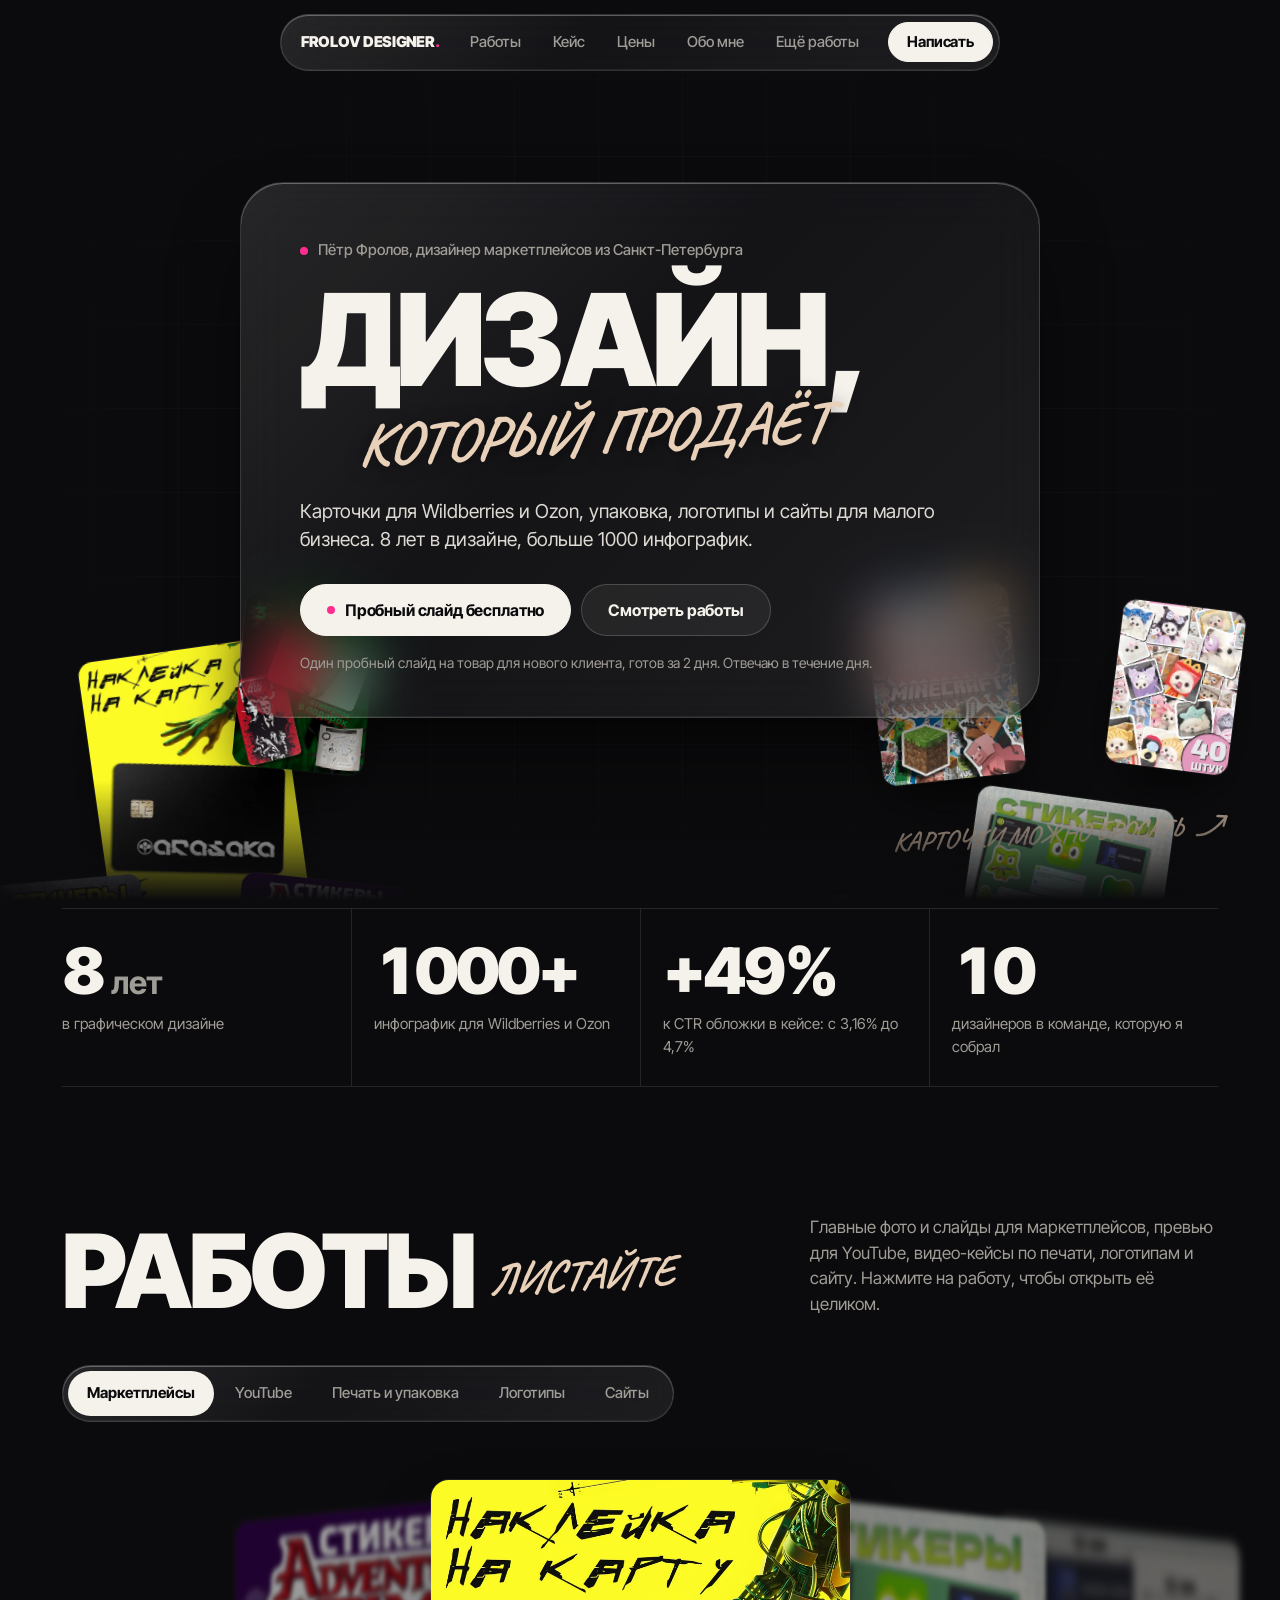
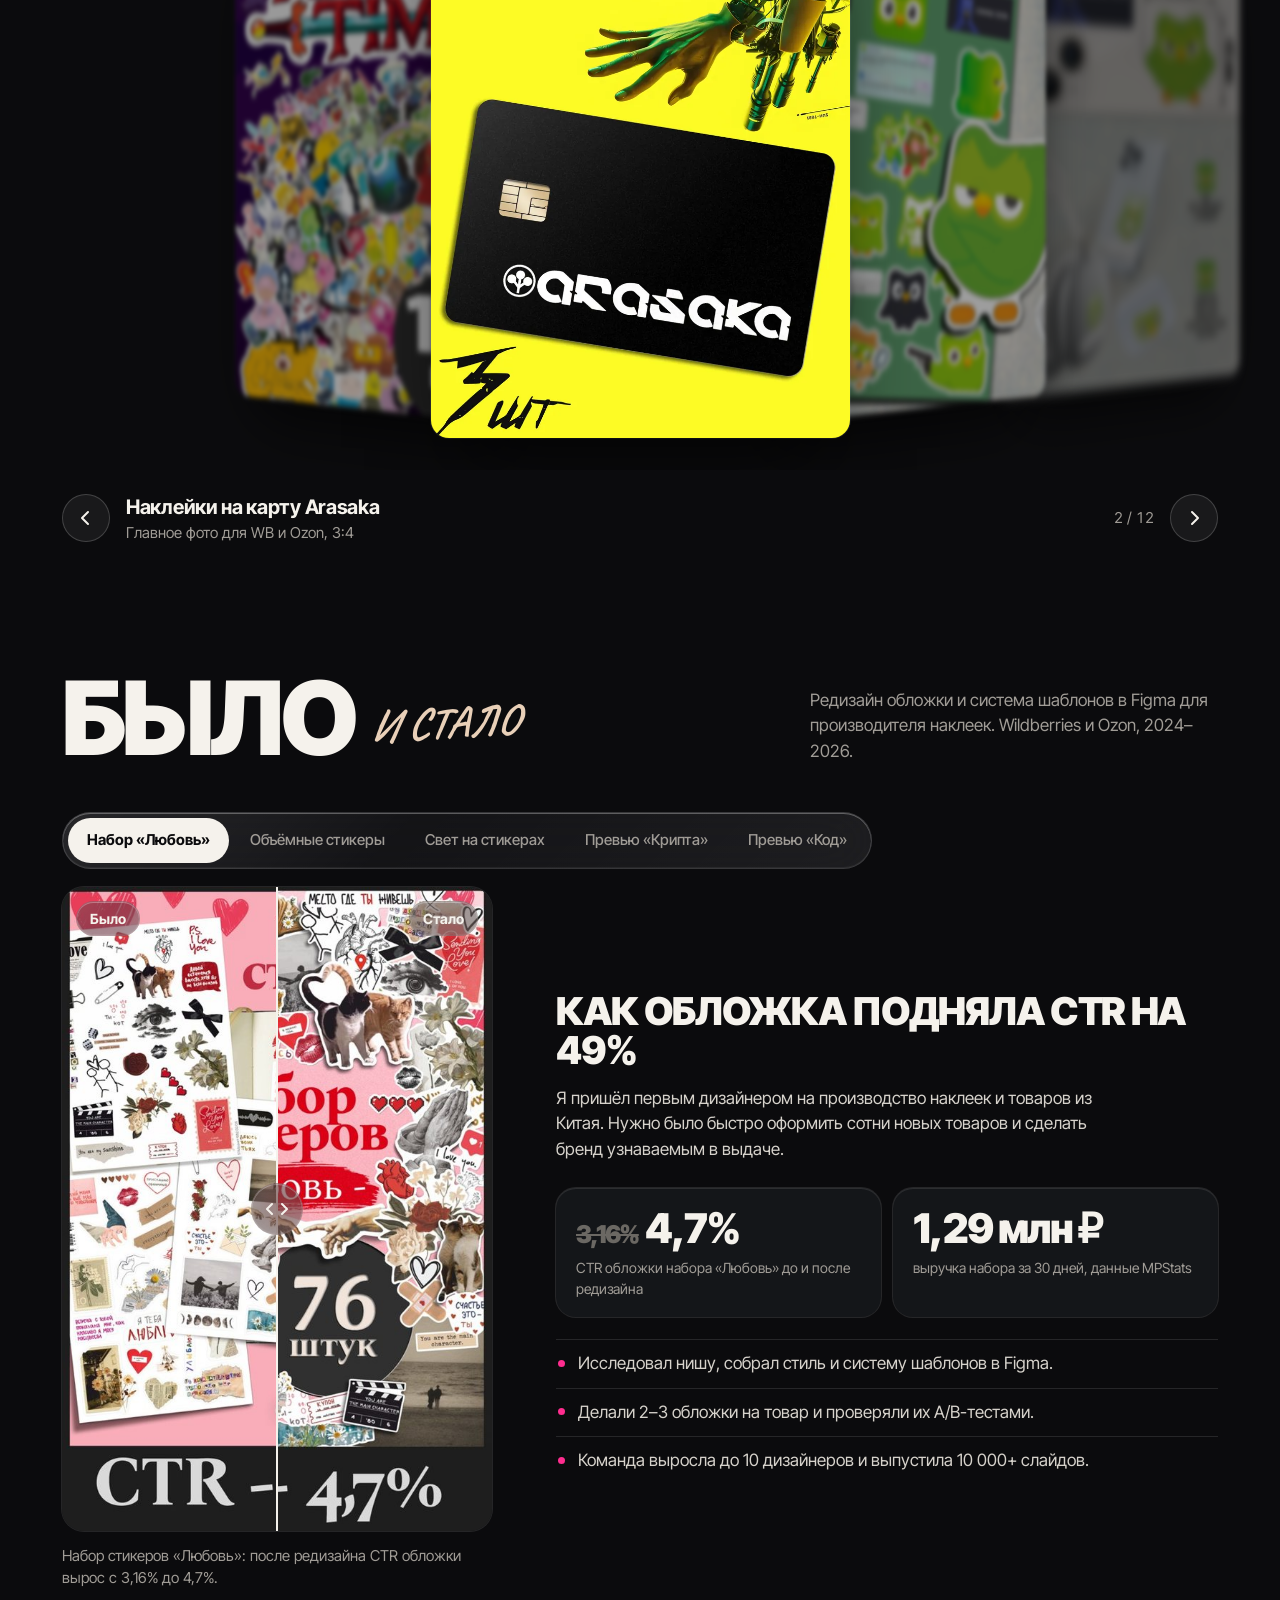
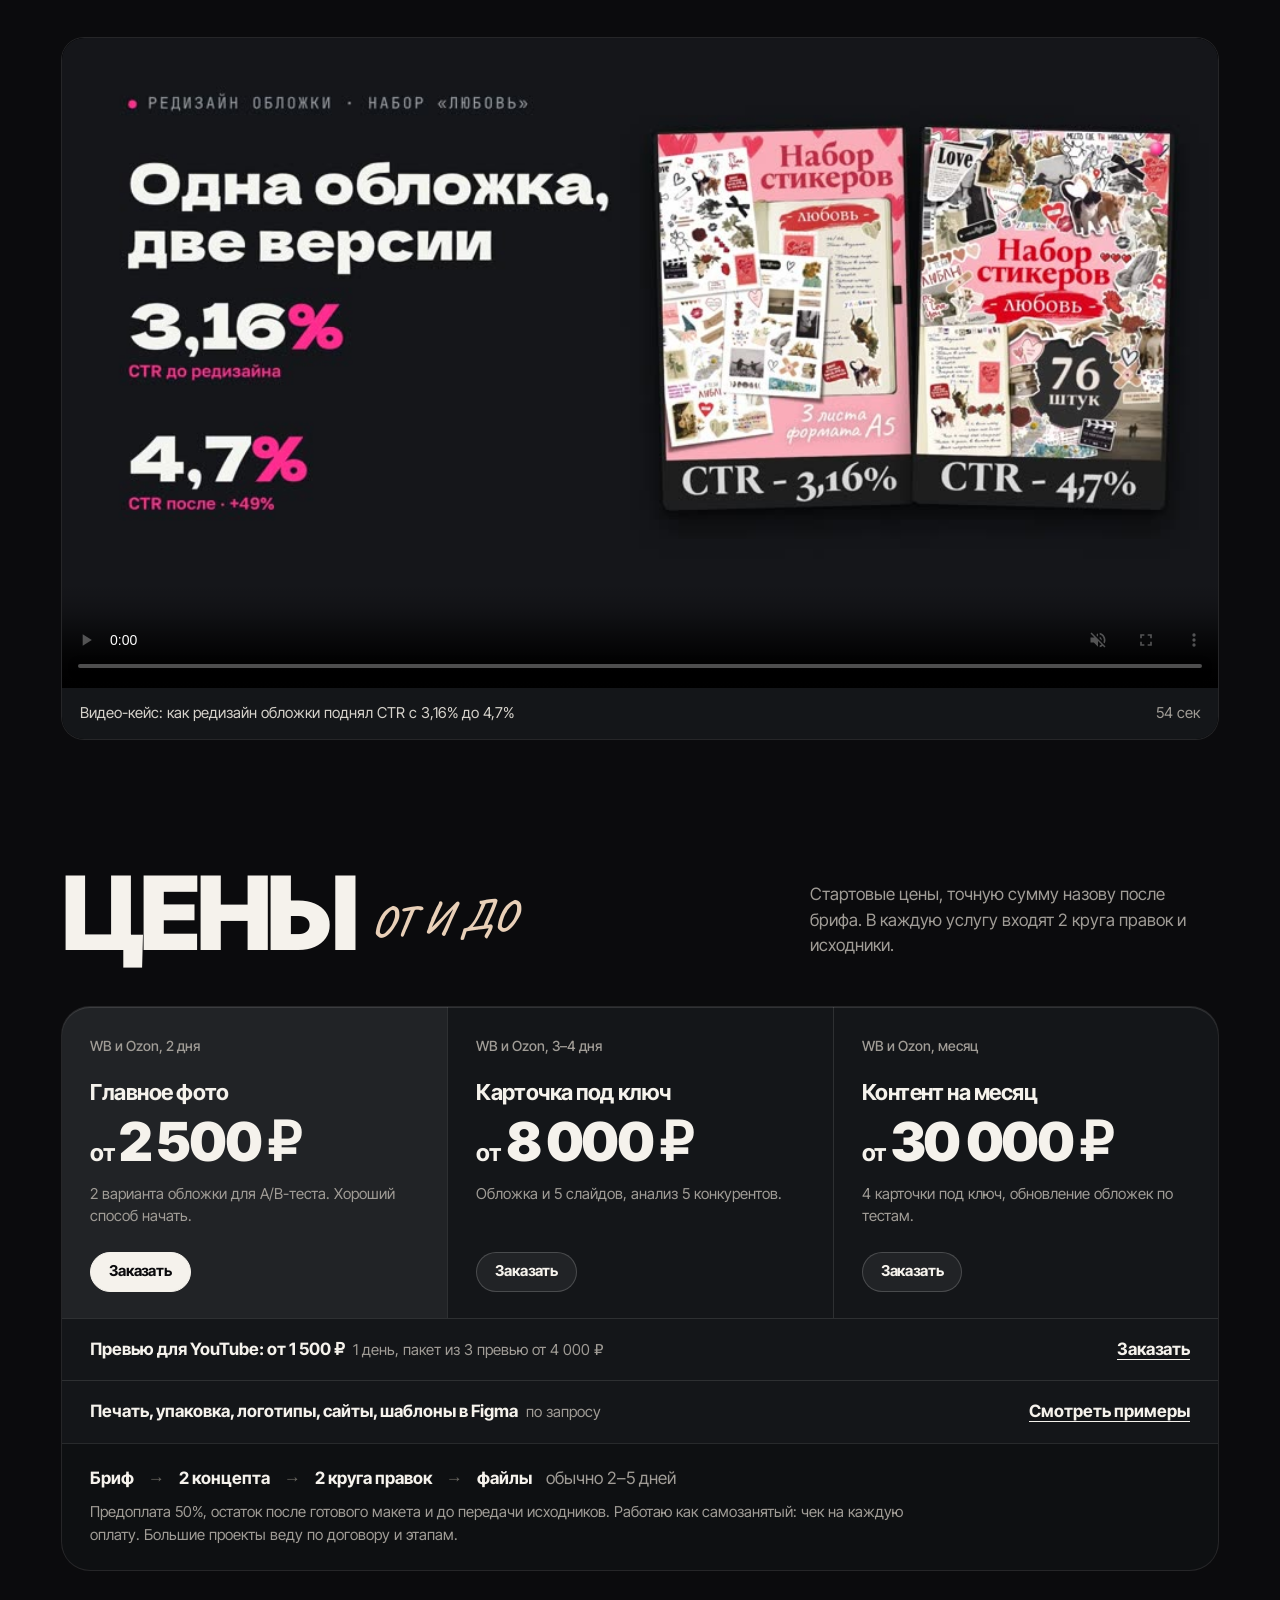
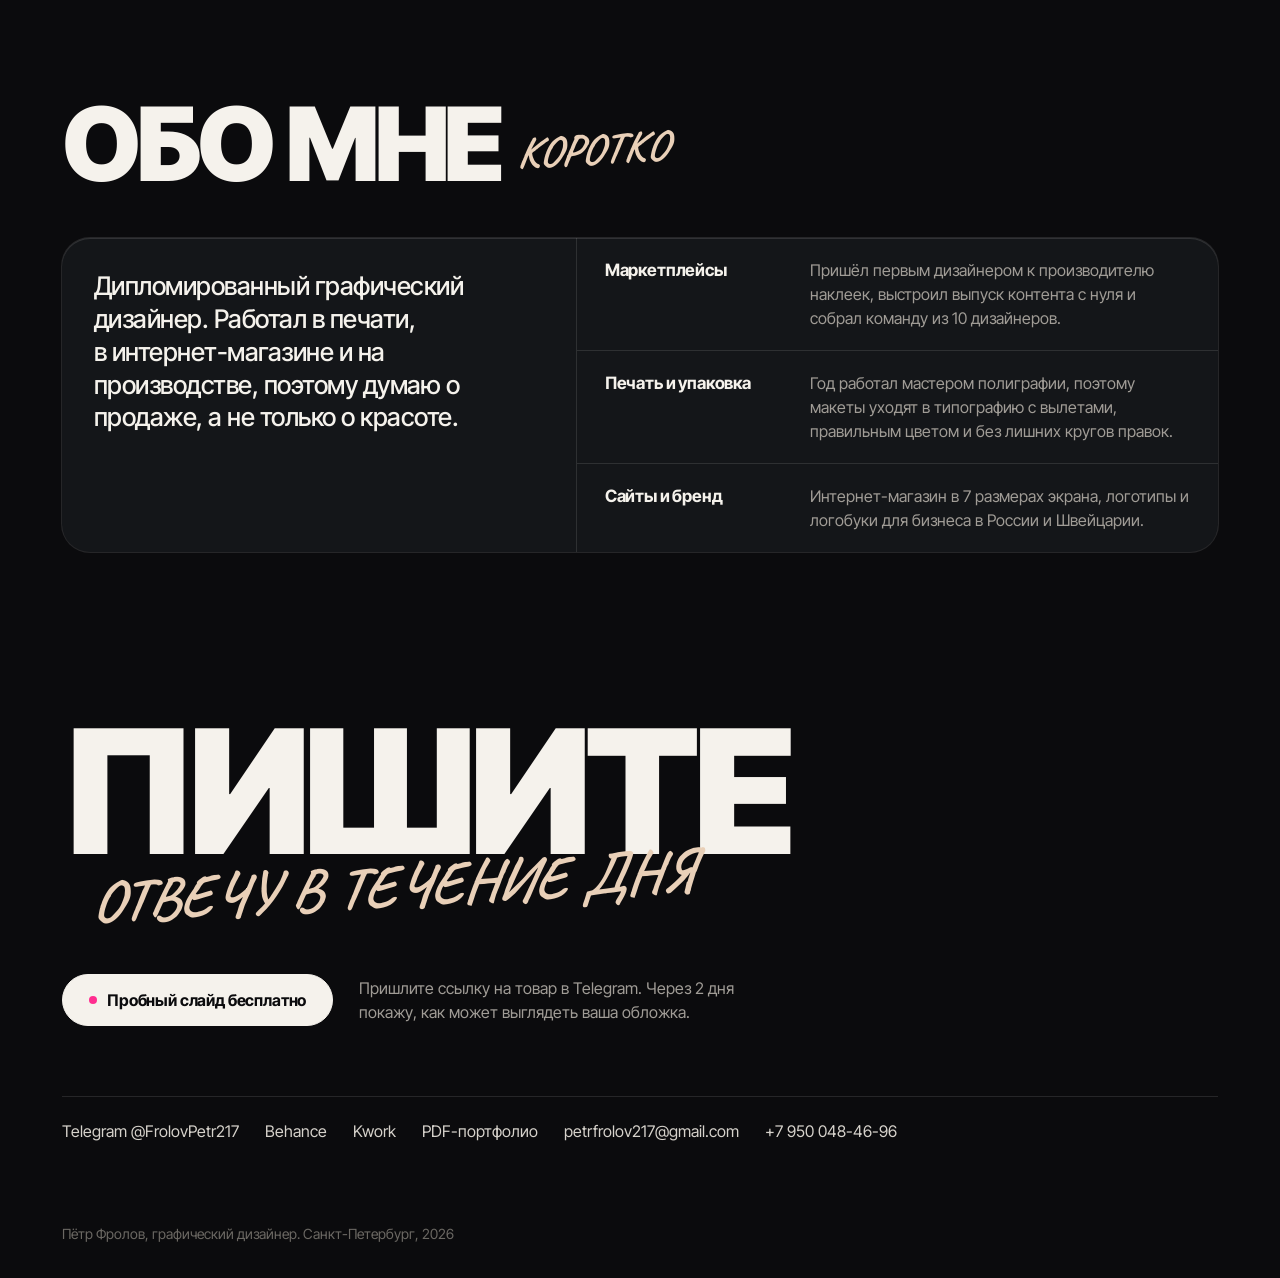
==== commit d1dde9f5: "Было/стало: добавлен пример «Свет на стикерах» Co-Authored-By: Claude Sonnet 5.5 <noreply@anthropic." ====
--- a/index.html
+++ b/index.html
@@ -138,6 +138,10 @@
         <h3>Объёмные стикеры: новая обложка</h3>
         <p>Ещё один редизайн для того же производителя наклеек. Слева обложка февраля 2024 года, справа сентября. Потяните ползунок, чтобы сравнить.</p>
       </div>
+      <div class="story" data-ba="3" hidden>
+        <h3>Объёмные стикеры: свет и объём</h3>
+        <p>Тот же набор из 16 стикеров. Во второй версии добавил свет и тени, и наклейки стали выглядеть объёмнее. Потяните ползунок, чтобы сравнить.</p>
+      </div>
       <div class="story" data-ba="2" hidden>
         <h3>Превью для YouTube: два варианта на тест</h3>
         <p>Одно видео, две идеи обложки. Оба варианта уходят в A/B-тест, а выбирает зритель. Потяните ползунок, чтобы сравнить.</p>
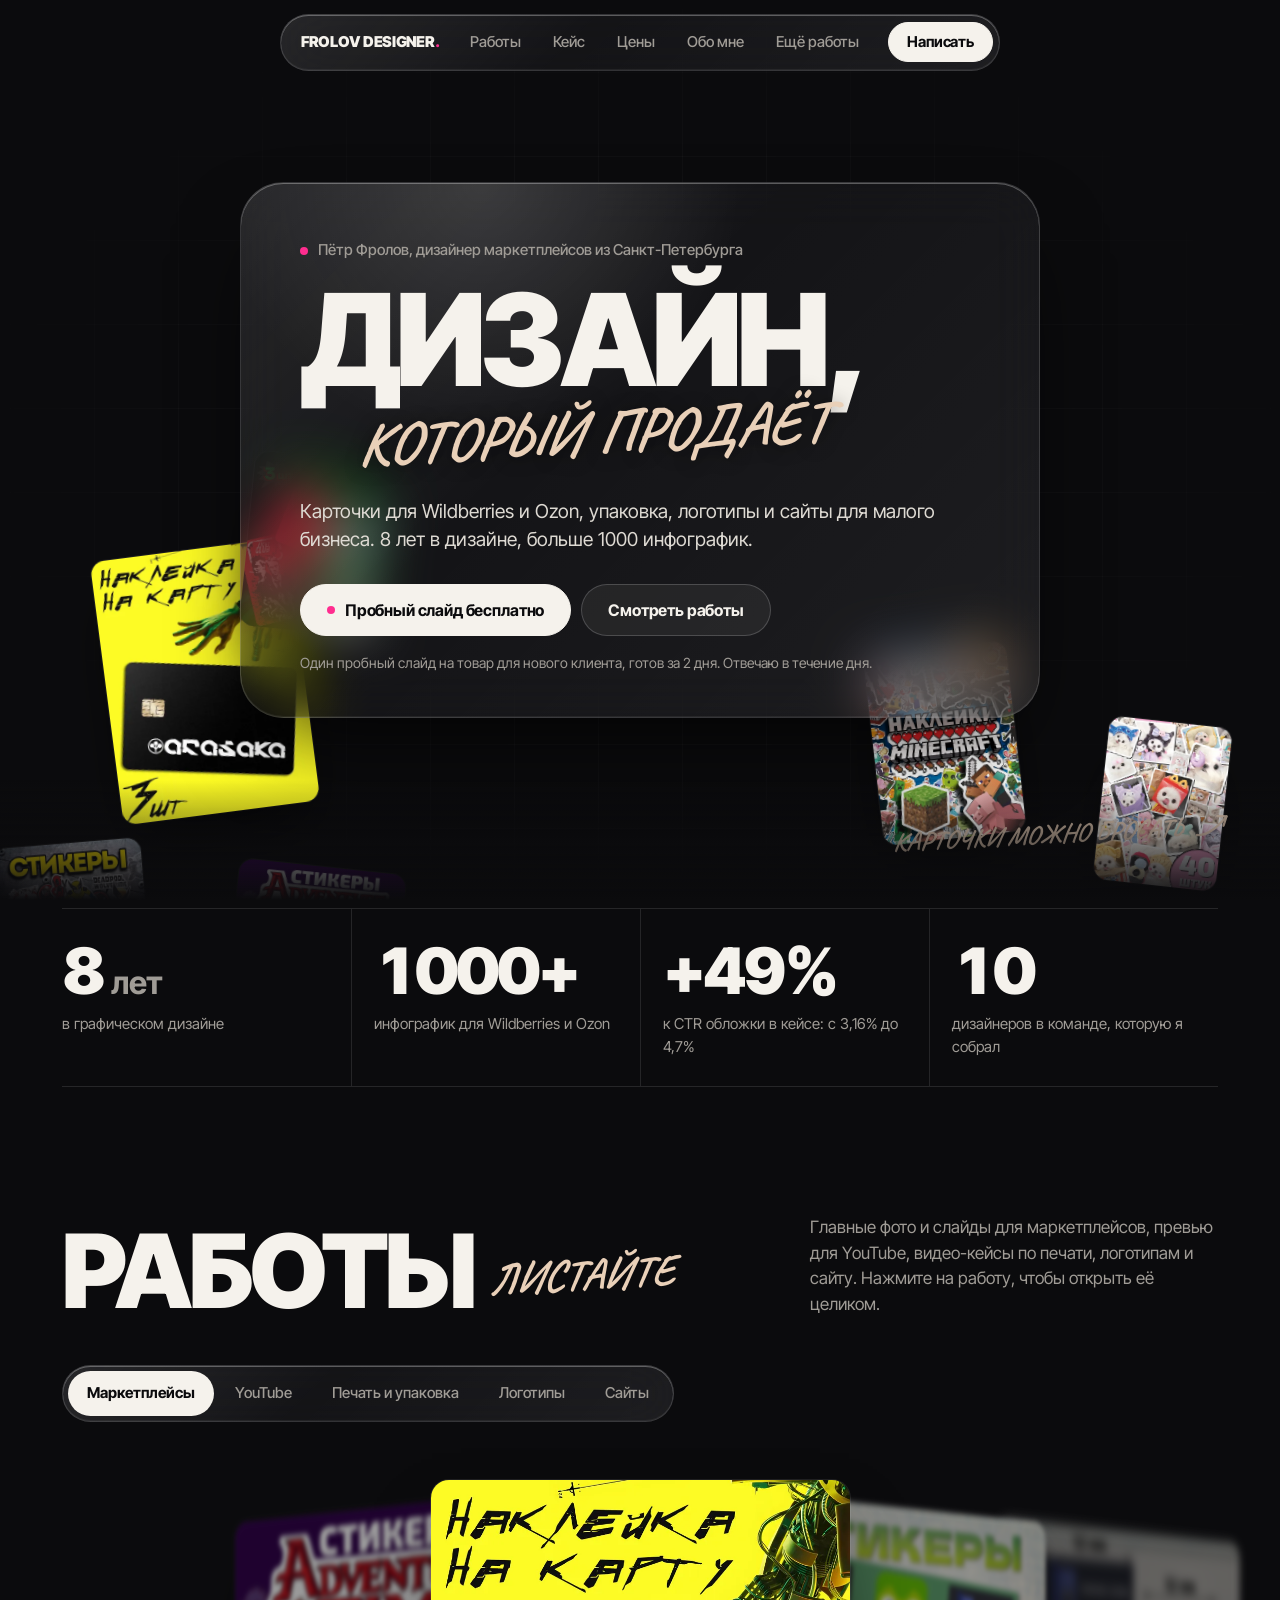
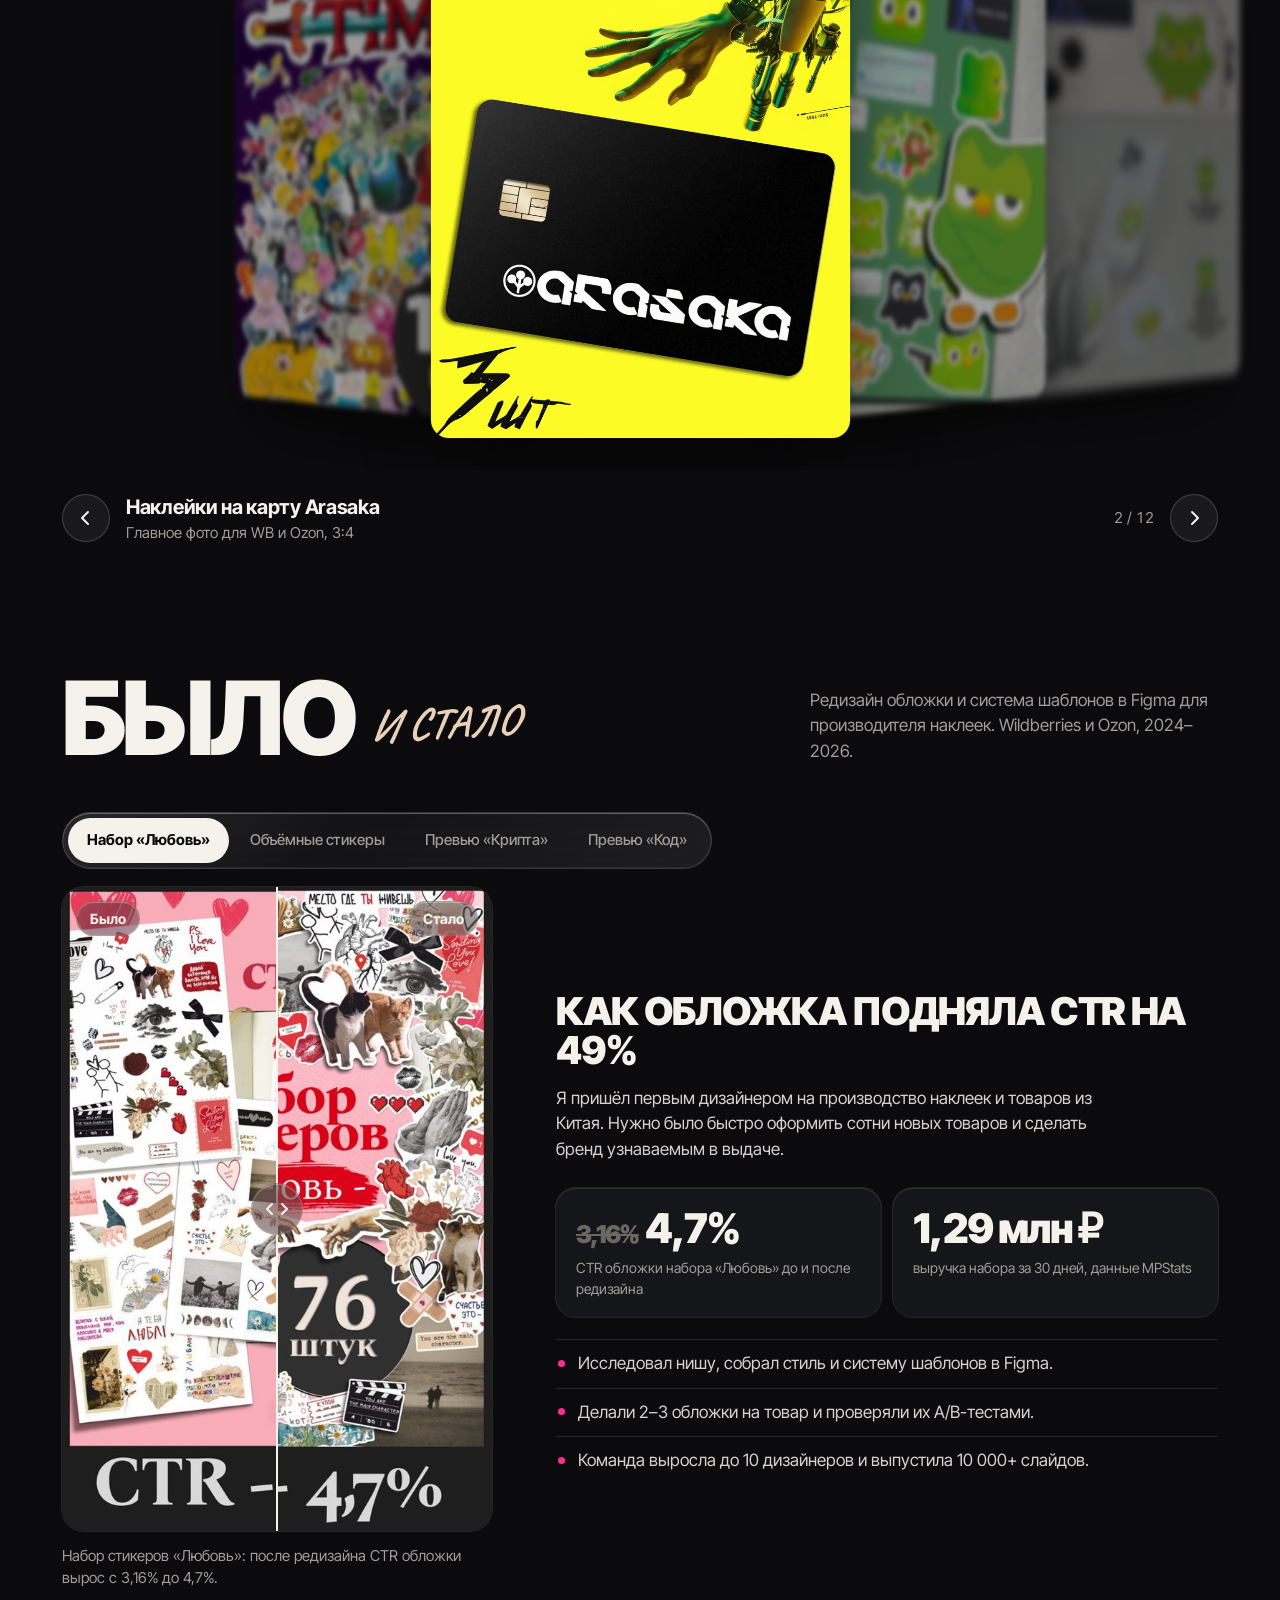
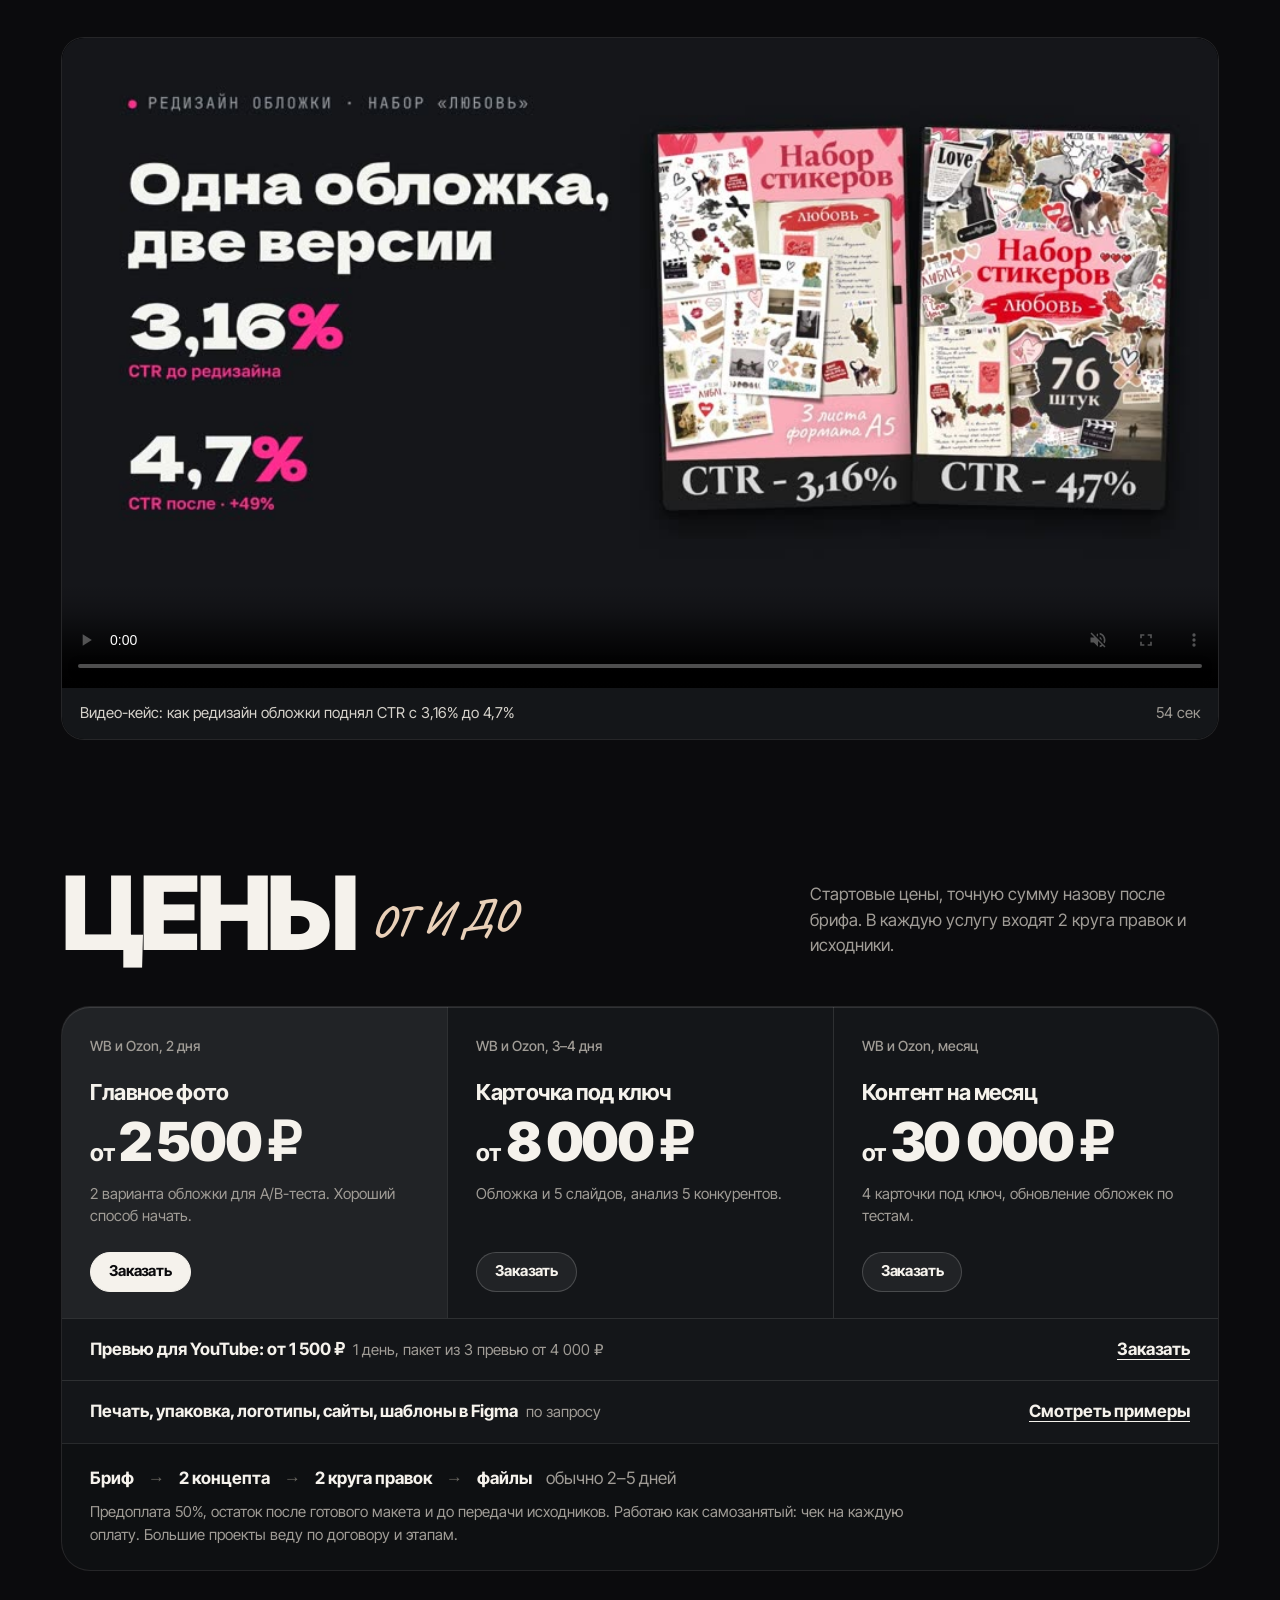
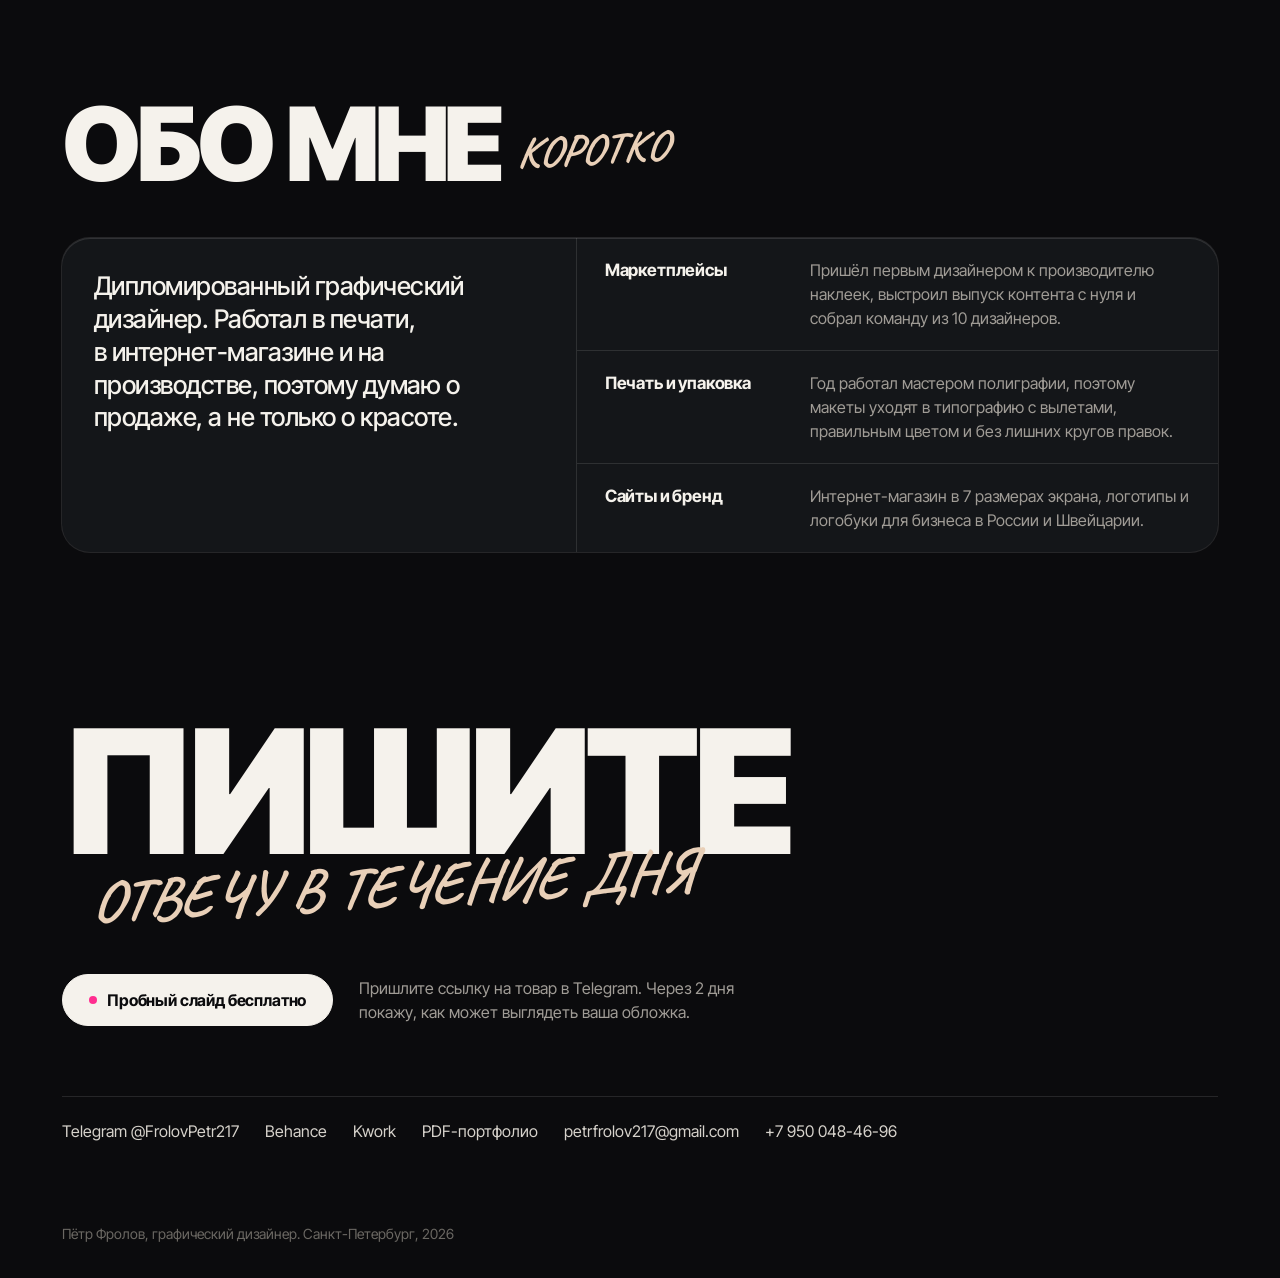
==== commit 1857df00: "Правки: убран «Свет на стикерах», упрощены STURM и полиграфия, мокап альбома, логотипы каруселью Co-" ====
--- a/index.html
+++ b/index.html
@@ -138,10 +138,6 @@
         <h3>Объёмные стикеры: новая обложка</h3>
         <p>Ещё один редизайн для того же производителя наклеек. Слева обложка февраля 2024 года, справа сентября. Потяните ползунок, чтобы сравнить.</p>
       </div>
-      <div class="story" data-ba="3" hidden>
-        <h3>Объёмные стикеры: свет и объём</h3>
-        <p>Тот же набор из 16 стикеров. Во второй версии добавил свет и тени, и наклейки стали выглядеть объёмнее. Потяните ползунок, чтобы сравнить.</p>
-      </div>
       <div class="story" data-ba="2" hidden>
         <h3>Превью для YouTube: два варианта на тест</h3>
         <p>Одно видео, две идеи обложки. Оба варианта уходят в A/B-тест, а выбирает зритель. Потяните ползунок, чтобы сравнить.</p>
